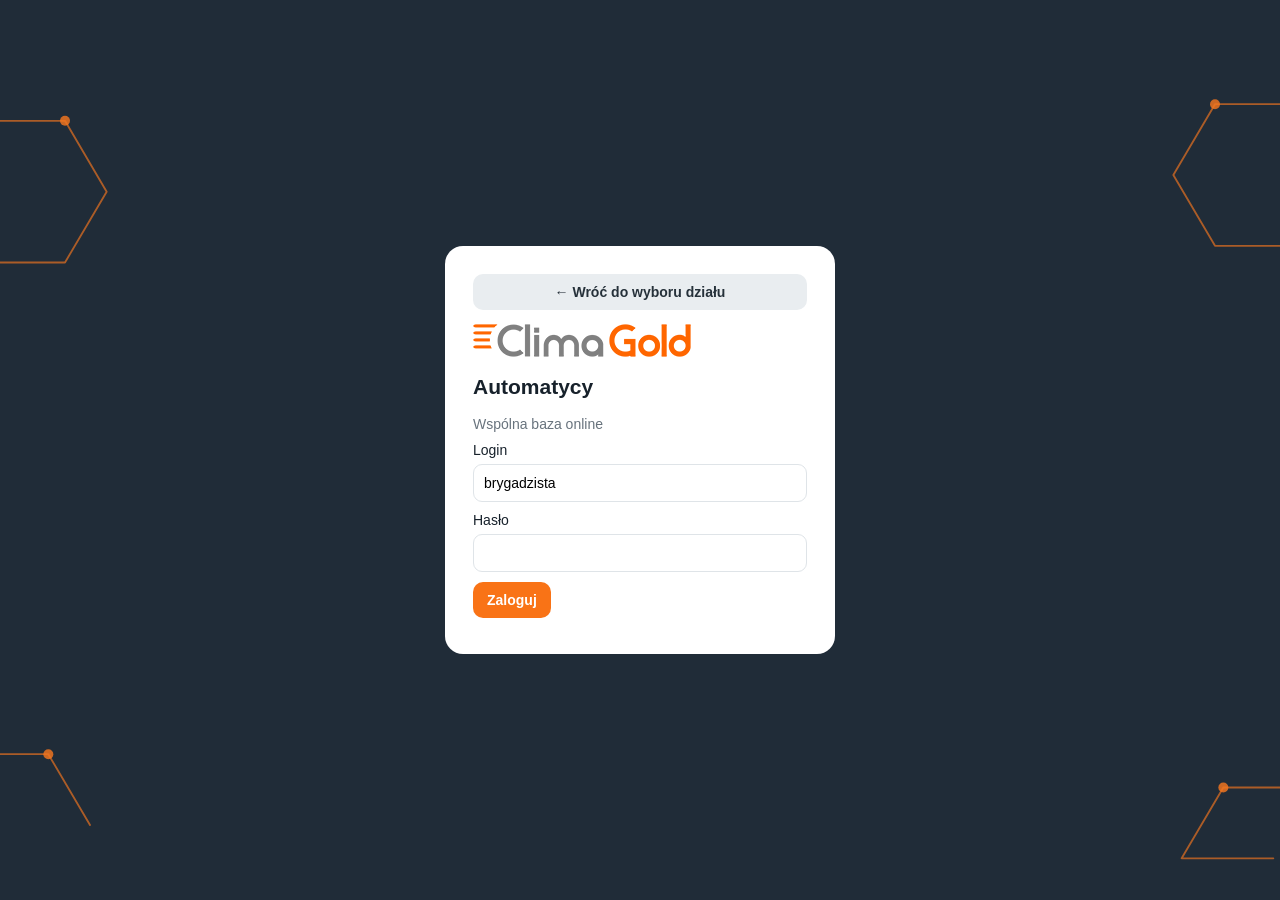
==== automatycy.html @ 2b7ba96e "Preserve stored device type when editing entries after settings changes" ====
<!doctype html><html lang="pl"><head><meta charset="utf-8"><meta name="viewport" content="width=device-width,initial-scale=1,viewport-fit=cover"><meta name="theme-color" content="#1d2832"><title>Clima Gold — Automatycy</title><style>
:root{--bg:#f4f6f8;--card:#fff;--ink:#17212b;--muted:#68737d;--gold:#c79b36;--dark:#1d2832;--line:#dfe4e8}*{box-sizing:border-box}body{margin:0;font:14px Arial,sans-serif;background:var(--bg);color:var(--ink)}button,input,select,textarea{font:inherit}.login{min-height:100vh;display:grid;place-items:center;background:#1d2832;padding:16px}.login .box{width:min(92vw,390px);background:white;padding:28px;border-radius:18px}.brand{display:flex;align-items:center;gap:9px;font-size:26px;font-weight:800;line-height:1;letter-spacing:-.4px}.brandmark{display:inline-flex;flex-direction:column;gap:3px;width:26px;flex:0 0 26px}.brandmark i{display:block;height:4px;background:#e58a1f;border-radius:999px}.brandmark i:nth-child(1){width:26px}.brandmark i:nth-child(2){width:20px}.brandmark i:nth-child(3){width:14px}.brandtext{display:inline-flex;align-items:baseline}.brand .clima{color:#72777d}.brand .gold{color:#e58a1f}.side .brand .clima{color:#d9dee3}.hint,.muted{color:var(--muted)}.field{display:grid;gap:6px;margin:10px 0}.field input,.field select,.field textarea{padding:10px;border:1px solid var(--line);border-radius:9px;background:white}.btn{border:0;border-radius:9px;padding:10px 14px;background:var(--gold);font-weight:700;cursor:pointer}.btn.secondary{background:#e9edf0}.btn.danger{background:#f4dddd;color:#8b2222}.app{display:none}.side{position:fixed;inset:0 auto 0 0;width:230px;background:var(--dark);color:white;padding:22px 14px;display:flex;flex-direction:column;overflow-y:auto}.side .brand{padding:0 8px 18px}.hall{display:inline-block;background:#ffe7c2;color:#6b4c09;padding:4px 8px;border-radius:99px;margin:0 8px 12px;font-weight:800}.nav button{display:block;width:100%;text-align:left;background:transparent;color:#dfe5ea;border:0;padding:12px;border-radius:8px;margin:3px 0;cursor:pointer}.nav button.active,.nav button:hover{background:#31404d;color:white}.main{margin-left:230px;padding:24px}.top{display:flex;justify-content:space-between;align-items:center;margin-bottom:20px}.cards{display:grid;grid-template-columns:repeat(4,1fr);gap:14px}.card{background:var(--card);border:1px solid var(--line);border-radius:14px;padding:16px}.kpi{font-size:27px;font-weight:800;margin-top:5px}.toolbar{display:flex;gap:8px;flex-wrap:wrap;margin:12px 0}.entryfilter.active{background:#e58a1f;color:#fff}.tablewrap{overflow:auto;background:white;border:1px solid var(--line);border-radius:12px}table{border-collapse:collapse;width:100%;min-width:950px}th,td{padding:10px;border-bottom:1px solid var(--line);text-align:left;white-space:nowrap}th{background:#f7f8f9;position:sticky;top:0}.view{display:none}.view.active{display:block}.modal{display:none;position:fixed;inset:0;background:#0008;z-index:1000;place-items:center;padding:12px}.modal.open{display:grid}.dialog{background:white;border-radius:16px;padding:20px;width:min(95vw,850px);max-height:92vh;overflow:auto}.grid{display:grid;grid-template-columns:repeat(3,1fr);gap:10px}.empgrid{display:grid;grid-template-columns:2fr 1fr;gap:8px;align-items:end}.empblock{border:1px solid var(--line);border-radius:12px;padding:12px;margin:10px 0;background:#fbfcfd}.empsystems{margin-top:8px}.empsystems .dayrow{grid-template-columns:1.4fr 1fr}.empname{font-weight:800;margin-bottom:4px}.daybox{margin:14px 0;padding:12px;border:1px solid var(--line);border-radius:12px;background:#f9fafb}.dayrow{display:grid;grid-template-columns:1.4fr 1fr;gap:10px;align-items:center;padding:7px 0;border-bottom:1px solid var(--line)}.rank{font-size:15px;padding:10px 0;border-bottom:1px solid var(--line)}.listrow{display:flex;gap:8px;margin:6px 0}.listrow input{flex:1}.tag{padding:3px 8px;border-radius:999px;background:#eee}.mark-yellow{background:#fff4b8}.mark-green{background:#dff4df}.mark-blue{background:#dcecff}.mark-red{background:#ffdede}.mark-orange{background:#ffe7c2}.mark-purple{background:#eadfff}.online{margin-top:auto;background:white;color:var(--ink);border:2px solid #f28c18;border-radius:10px;padding:9px;box-shadow:0 3px 12px #0003;font-size:12px}.online b{color:#2f7d32}.online .statusbuttons{display:flex;gap:5px;flex-wrap:wrap;margin-top:7px}.online .btn{padding:6px 7px;font-size:12px}.error{color:#a11;margin-top:8px}@media(max-width:800px){.side{position:static;width:auto;padding:12px}.side .brand{padding:0 8px 8px}.nav{display:flex;overflow:auto}.nav button{white-space:nowrap}.main{margin:0;padding:12px}.cards{grid-template-columns:1fr 1fr}.grid,.empgrid{grid-template-columns:1fr}.top{align-items:flex-start}.online{margin-top:10px;max-width:none}table{min-width:800px}}

/* v7: Akcje zawsze widoczne z lewej */
#entries .tablewrap{position:relative}
#entries table th.actioncol,
#entries table td.actioncol{
  position:sticky;
  left:0;
  z-index:4;
  min-width:145px;
  background:#fff;
  box-shadow:5px 0 8px rgba(0,0,0,.08)
}
#entries table th.actioncol{
  z-index:6;
  background:#f7f8f9
}
#entries table td.actioncol .btn{
  padding:8px 10px
}
#entries tr.mark-yellow td.actioncol{background:#fff4b8}
#entries tr.mark-green td.actioncol{background:#dff4df}
#entries tr.mark-blue td.actioncol{background:#dcecff}
#entries tr.mark-red td.actioncol{background:#ffdede}
#entries tr.mark-orange td.actioncol{background:#ffe7c2}
#entries tr.mark-purple td.actioncol{background:#eadfff}
#entries td:nth-child(5),
#entries td:nth-child(6),
#entries td:nth-child(8){
  white-space:normal;
  min-width:140px;
}
@media(max-width:800px){
  #entries table th.actioncol,
  #entries table td.actioncol{min-width:132px}
  #entries table td.actioncol .btn{padding:7px 8px;font-size:12px}
}


/* v8: cała tabela Ewidencji mieści się przy 100% */
#entries .tablewrap{
  overflow-x:hidden;
}
#entries table{
  width:100%;
  min-width:0;
  table-layout:fixed;
  font-size:12px;
}
#entries th,
#entries td{
  padding:7px 6px;
  white-space:normal;
  overflow-wrap:anywhere;
  word-break:normal;
  vertical-align:top;
}
#entries th:nth-child(1),#entries td:nth-child(1){width:13%}
#entries th:nth-child(2),#entries td:nth-child(2){width:13%}
#entries th:nth-child(3),#entries td:nth-child(3){width:9%}
#entries th:nth-child(4),#entries td:nth-child(4){width:11%}
#entries th:nth-child(5),#entries td:nth-child(5){width:18%}
#entries th:nth-child(6),#entries td:nth-child(6){width:16%}
#entries th:nth-child(7),#entries td:nth-child(7){width:8%}
#entries th:nth-child(8),#entries td:nth-child(8){width:12%}

#entries table th.actioncol,
#entries table td.actioncol{
  position:static;
  min-width:0;
  box-shadow:none;
}
#entries td.actioncol .btn{
  display:block;
  width:100%;
  margin:0 0 5px 0;
  padding:6px 4px;
  font-size:11px;
}
#entries td.actioncol .btn:last-child{margin-bottom:0}

@media(max-width:1100px){
  .side{width:205px;padding-left:10px;padding-right:10px}
  .main{margin-left:205px;padding:16px}
  #entries table{font-size:11px}
  #entries th,#entries td{padding:6px 4px}
  #entries td.actioncol .btn{font-size:10px;padding:5px 3px}
}

@media(max-width:800px){
  #entries .tablewrap{overflow-x:auto}
  #entries table{
    min-width:760px;
    font-size:11px;
  }
}


/* v10: poprawka układu na telefonie */
@media(max-width:800px){
  html,body{width:100%;max-width:100%;overflow-x:hidden}
  .side{
    position:static !important;
    inset:auto !important;
    width:100% !important;
    max-width:100% !important;
    padding:12px !important;
  }
  .main{
    margin-left:0 !important;
    width:100% !important;
    max-width:100% !important;
    padding:12px !important;
  }
  .top{
    width:100%;
    gap:10px;
    align-items:center;
  }
  .top h1{font-size:28px;margin:0}
  .toolbar{width:100%}
  #entries .toolbar input{
    width:100%;
    min-width:0 !important;
  }
  #entries .tablewrap{
    width:100%;
    max-width:100%;
    overflow-x:auto !important;
    -webkit-overflow-scrolling:touch;
  }
  #entries table{
    width:760px !important;
    min-width:760px !important;
    table-layout:fixed;
  }
  #entries table th.actioncol,
  #entries table td.actioncol{
    position:sticky !important;
    left:0 !important;
    z-index:4;
    background:#fff;
    box-shadow:4px 0 7px rgba(0,0,0,.08) !important;
  }
  #entries table th.actioncol{
    z-index:6;
    background:#f7f8f9;
  }
  #entries tr.mark-yellow td.actioncol{background:#fff4b8}
  #entries tr.mark-green td.actioncol{background:#dff4df}
  #entries tr.mark-blue td.actioncol{background:#dcecff}
  #entries tr.mark-red td.actioncol{background:#ffdede}
  #entries tr.mark-orange td.actioncol{background:#ffe7c2}
  #entries tr.mark-purple td.actioncol{background:#eadfff}
}


/* v11: wybór miesiąca w Ewidencji */
@media(max-width:800px){
  #entries .toolbar{
    display:grid;
    grid-template-columns:1fr 1fr;
    gap:8px;
  }
  #entries .toolbar #addbtn{grid-column:1 / -1}
  #entries .toolbar #entryMonth{width:100%;min-width:0}
  #entries .toolbar #search{grid-column:1 / -1;width:100%}
}


/* v12: pełne opisy nagłówków w Ocenach */
#ratings th{
  white-space:normal;
  text-align:center;
  line-height:1.2;
  vertical-align:middle;
}
#ratings td:nth-child(n+3){
  text-align:center;
}
@media(max-width:800px){
  #ratings table{min-width:980px}
  #ratings th{font-size:12px}
}


/* v13: indywidualny udział pracownika w pracy */
.participation{margin:8px 0 4px;padding:9px;border:1px dashed var(--line);border-radius:10px;background:#fff}
.partbuttons{display:flex;gap:7px;flex-wrap:wrap}
.partbuttons .btn{padding:7px 9px;font-size:12px}
.partfields{display:none;grid-template-columns:auto 1fr 1fr auto;gap:7px;align-items:center;margin-top:8px}
.partfields.open{display:grid}
.partfields input{width:100%;min-width:0;padding:7px;border:1px solid var(--line);border-radius:8px}
.partstatus{margin-top:7px;font-size:12px}
#stats .statsnote{line-height:1.45}
@media(max-width:800px){
  .partbuttons{display:grid;grid-template-columns:1fr 1fr}
  .partbuttons .btn{width:100%}
  .partfields{grid-template-columns:1fr 1fr}
  .partfields .partlabel{grid-column:1 / -1}
}


/* v14: wstrzymanie / ponowne rozpoczęcie pracy */
.pausebox{margin:8px 0 4px;padding:9px;border:1px solid var(--line);border-radius:10px;background:#f9fafb}
.pausebuttons{display:flex;gap:7px;flex-wrap:wrap;margin:7px 0}
.pausebuttons .btn{padding:7px 9px;font-size:12px}
.pauselist{display:grid;gap:7px;margin-top:8px}
.pauserow{display:grid;grid-template-columns:auto 1fr 1fr auto 1fr 1fr auto;gap:6px;align-items:center;padding:7px;border:1px solid var(--line);border-radius:9px;background:#fff}
.pauserow input{width:100%;min-width:0;padding:7px;border:1px solid var(--line);border-radius:8px}
.pausestatus{margin-top:7px;font-size:12px}
@media(max-width:800px){.pausebuttons{display:grid;grid-template-columns:1fr 1fr}.pausebuttons .btn{width:100%}.pauserow{grid-template-columns:auto 1fr 1fr}.pauserow .pause-to-label{grid-column:1}.pauserow .pause-delete{grid-column:1 / -1;width:100%}}


/* v16: szybki START / KONIEC pracy */
/* v19: automatyczne święta PL + niedziele; soboty ręcznie; ikona końca ⏹️ */
/* v20: filtr W TOKU w Ewidencji */
.quickwork{display:grid;grid-template-columns:1fr 1fr;gap:10px;margin:12px 0 16px}
.quickwork .btn{display:flex;align-items:center;justify-content:center;gap:8px;font-size:15px;padding:12px}
.quickwork .qicon{display:inline-flex;align-items:center;justify-content:center;width:24px;height:24px;flex:0 0 24px;color:#222}
.quickwork .qicon svg{display:block;width:22px;height:22px;fill:currentColor}
.quickwork .qicon.stop svg{width:23px;height:23px}
@media(max-width:800px){.quickwork{grid-template-columns:1fr 1fr}.quickwork .btn{font-size:14px;padding:11px 8px}.quickwork .qicon{width:23px;height:23px;flex-basis:23px}.quickwork .qicon svg{width:21px;height:21px}.quickwork .qicon.stop svg{width:22px;height:22px}}

/* v21: statystyki pełne prace / udziały + wykresy */
/* v22: START/KONIEC — własne SVG, identyczne na telefonie i komputerze */
/* FINAL v24: odświeżona grafika Dashboardu i nawigacji */
/* FINAL v25: górny pasek do pełnej szerokości */
/* FINAL v26: ranking wspólnym czasem centrali + soboty domyślnie wolne */
/* FINAL v27: 2 pracowników domyślnie + dodawanie do 4 + sekcje centrali dzielonej */
/* FINAL v28: pomarańczowy Dodaj pracownika + sekcja pod typem */
/* FINAL v29: sekcja przeniesiona nad nagłówek pracowników */
/* FINAL v30: do 10 pracowników + możliwość usunięcia każdego */
/* FINAL v31: sekcja centrali dzielonej ma rozmiar zwykłego pola i złote wyróżnienie */
/* FINAL v32: filtry rodzaju centrali i pracownika w Ewidencji */
/* FINAL v33: filtr pracownika w Statystykach */
/* FINAL v34: Wszystkie resetuje wszystkie filtry Ewidencji */
/* FINAL v35: planowe przerwy wg systemu pracy i grupy A/B */
/* FINAL v36: grupy A/B tylko Montaż H1 + przypisanie osób w ustawieniach */
.statscharts{display:grid;grid-template-columns:1fr 1fr;gap:14px;margin-top:14px}
.statscharts .wide{grid-column:1/-1}
.chartlegend{display:flex;gap:16px;flex-wrap:wrap;font-size:12px;color:var(--muted);margin:2px 0 12px}
.chartlegend i{display:inline-block;width:12px;height:12px;border-radius:3px;vertical-align:-2px;margin-right:4px}
.lg-full,.barseg.full{background:#e58a1f}
.lg-part,.barseg.part{background:#8a949d}
.chartbox{display:flex;flex-direction:column;gap:9px}
.chartrow{display:grid;grid-template-columns:minmax(115px,170px) 1fr auto;gap:9px;align-items:center}
.chartname{font-size:12px;font-weight:800;white-space:nowrap;overflow:hidden;text-overflow:ellipsis}
.charttrack{height:14px;background:#edf0f2;border-radius:999px;overflow:hidden;display:flex}
.barseg{height:100%;min-width:0}
.chartvalue{min-width:110px;text-align:right;font-size:12px;color:var(--muted);white-space:nowrap}
.chartempty{color:var(--muted);font-size:13px;padding:8px 0}
@media(max-width:800px){.statscharts{grid-template-columns:1fr}.statscharts .wide{grid-column:auto}.chartrow{grid-template-columns:105px 1fr}.chartvalue{grid-column:2;text-align:left;min-width:0;margin-top:-6px}}


/* TEST v23 — odświeżona grafika aplikacji */
:root{--orange:#f97316;--orange2:#e58a1f;--navy:#202c38;--softbg:#f3f5f7}
body{background:var(--softbg)}
.side{
  width:220px;
  background:linear-gradient(180deg,#202d39 0%,#263746 100%);
  padding:20px 12px;
  box-shadow:6px 0 25px rgba(20,31,42,.08)
}
.side .brand{padding:2px 8px 14px;font-size:28px}
.side .brand .clima{color:#f2f4f6}
.side .brand .gold{color:#ff7a21}
.side .hall{
  margin:0 8px 16px;
  background:#f0f2f4;
  color:#4d5862;
  border-radius:7px;
  font-size:11px;
  letter-spacing:.3px;
  padding:6px 9px
}
.nav{display:grid;gap:5px}
.nav button{
  display:flex;
  align-items:center;
  gap:11px;
  padding:12px 13px;
  margin:0;
  border-radius:10px;
  color:#eef2f5;
  font-weight:700;
  transition:.15s ease
}
.nav button:hover{background:#344757}
.nav button.active{
  background:linear-gradient(135deg,#ff7a21,#f26817);
  color:#fff;
  box-shadow:0 6px 16px rgba(242,104,23,.25)
}
.navsvg{display:inline-flex;width:22px;height:22px;flex:0 0 22px}
.navsvg svg{width:100%;height:100%;fill:currentColor}
.online{
  background:rgba(255,255,255,.07);
  border:1px solid rgba(255,255,255,.08);
  border-radius:12px;
  padding:10px;
  font-size:11px
}
.online .btn{font-size:11px;padding:7px 8px}
.main{margin-left:220px;padding:0 24px 28px;min-height:100vh}
.top{
  margin:0 -24px 22px;
  padding:16px 24px;
  background:#fff;
  border-bottom:1px solid #e8ebee;
  box-shadow:0 3px 12px rgba(29,40,50,.04);
  position:sticky;
  top:0;
  z-index:8
}
.top h1{font-size:20px;margin:0 0 2px}
.top .btn{border-radius:10px}
.card,.tablewrap,.dash-panel,.dash-kpi-card{
  box-shadow:0 6px 20px rgba(29,40,50,.055)
}
.btn{background:var(--orange);color:#fff;border-radius:10px}
.btn.secondary{background:#e9edf0;color:#26313a}
.dash-hero{display:flex;align-items:end;justify-content:space-between;gap:14px;margin-bottom:18px}
.dash-hero h2{font-size:31px;line-height:1;margin:3px 0 8px}
.dash-eyebrow{font-size:11px;font-weight:800;color:#8a949d;text-transform:uppercase;letter-spacing:.8px}
.dash-add{min-width:135px}
.dash-kpis{display:grid;grid-template-columns:repeat(4,1fr);gap:14px;margin-bottom:16px}
.dash-kpi-card{
  appearance:none;
  border:1px solid #e5e9ed;
  background:#fff;
  border-radius:15px;
  padding:15px;
  display:flex;
  align-items:center;
  gap:13px;
  text-align:left;
  cursor:pointer;
  color:#17212b;
  min-height:120px
}
.dash-kpi-card:hover{transform:translateY(-1px);border-color:#d7dde2}
.dash-kpi-icon{
  width:47px;height:47px;border-radius:50%;
  display:grid;place-items:center;flex:0 0 47px
}
.dash-kpi-icon svg{width:25px;height:25px;fill:#fff}
.dash-kpi-icon.orange{background:linear-gradient(135deg,#ff7a21,#f26817)}
.dash-kpi-icon.green{background:#46a85a}
.dash-kpi-icon.slate{background:#566575}
.dash-kpi-copy{display:flex;flex-direction:column;min-width:0}
.dash-kpi-label{font-size:11px;font-weight:800;color:#66717b;line-height:1.2;margin-bottom:2px}
.dash-kpi-copy strong{font-size:28px;line-height:1.15}
.dash-kpi-copy small{font-size:11px;color:#5575a1;margin-top:5px}
.dash-panel{
  background:#fff;border:1px solid #e4e8eb;border-radius:15px;padding:0;margin:14px 0;overflow:hidden
}
.dash-panel-head{
  display:flex;align-items:center;justify-content:space-between;gap:10px;
  padding:15px 17px;border-bottom:1px solid #edf0f2
}
.dash-panel-head>div{display:flex;align-items:center;gap:9px}
.dash-panel-head h3{margin:0;font-size:17px}
.status-dot{width:28px;height:28px;border-radius:50%;display:inline-block;position:relative}
.status-dot.ongoing{background:#ff7a21}
.status-dot.done{background:#46a85a}
.status-dot::after{content:"";position:absolute;inset:8px;border:3px solid #fff;border-radius:50%}
.status-dot.done::after{border:0;width:11px;height:6px;inset:8px 0 0 8px;border-left:3px solid #fff;border-bottom:3px solid #fff;transform:rotate(-45deg)}
.dash-link{border:0;background:transparent;color:#5575a1;font-weight:700;cursor:pointer;font-size:12px}
.dash-list{width:100%}
.dash-list-scroll{max-height:500px;overflow:auto;overscroll-behavior:contain}
.dash-entry-kpi{display:grid;grid-template-columns:auto minmax(0,1fr);grid-template-rows:auto auto;align-content:center;gap:6px 10px;cursor:default}
.dash-entry-kpi:hover{transform:none;border-color:#e4e8eb}
.dash-entry-kpi .dash-kpi-icon{grid-column:1;grid-row:1}
.dash-entry-kpi .dash-kpi-copy{grid-column:2;grid-row:1}
.dash-entry-switch{grid-column:1/-1;display:flex;align-items:center;justify-content:center;gap:4px;padding:4px;background:#f1f3f5;border-radius:10px;width:100%}
.dash-entry-toggle{border:0;background:transparent;color:#66717b;font-weight:700;font-size:12px;padding:8px 10px;border-radius:7px;cursor:pointer;white-space:nowrap;flex:1}
.dash-entry-toggle.active{background:#fff;color:#17212b;box-shadow:0 1px 4px #17212b1a}
@media(max-width:560px){.dash-entry-toggle{font-size:11px;padding:7px 6px}}
.dash-row{
  display:grid;
  grid-template-columns:minmax(120px,1fr) minmax(110px,1fr) minmax(180px,1.5fr) minmax(120px,1fr) auto;
  align-items:center;gap:10px;padding:12px 17px;border-bottom:1px solid #edf0f2
}
.dash-row:last-child{border-bottom:0}
.dash-row.head{background:#f7f8f9;color:#5f6a74;font-size:11px;font-weight:800;padding-top:10px;padding-bottom:10px}
.dash-row:not(.head):hover{background:#fbfcfd}
.dash-cell{min-width:0}
.dash-cell b{display:block;overflow:hidden;text-overflow:ellipsis;white-space:nowrap}
.dash-cell small{color:#7a858e}
.dash-open{
  border:0;background:#eef1f3;color:#33404b;font-weight:800;
  border-radius:8px;padding:8px 10px;cursor:pointer
}
.dash-empty{padding:24px;text-align:center;color:#7a858e}
.tablewrap{border-radius:14px;border-color:#e4e8eb}
th{background:#f6f8f9}
.card{border-radius:15px;border-color:#e4e8eb}
@media(max-width:1180px){
  .dash-kpis{grid-template-columns:repeat(2,1fr)}
}
@media(max-width:800px){
  body{padding-bottom:74px}
  .side{
    position:static !important;
    width:100% !important;
    padding:10px 12px !important;
    display:grid;
    grid-template-columns:1fr auto;
    align-items:center;
    gap:6px
  }
  .side .brand{padding:0 4px;font-size:24px}
  .side .hall{margin:0 4px;padding:5px 7px;grid-column:2}
  .side .online{grid-column:1 / -1;margin:4px 0 0;padding:8px}
  .nav{
    position:fixed;
    left:0;right:0;bottom:0;
    z-index:30;
    background:#fff;
    border-top:1px solid #dfe4e8;
    display:flex;
    overflow-x:auto;
    gap:0;
    padding:5px 5px calc(5px + env(safe-area-inset-bottom));
    box-shadow:0 -6px 22px rgba(20,31,42,.09)
  }
  .nav button{
    min-width:82px;
    flex:1 0 82px;
    color:#4f5a64;
    background:transparent;
    flex-direction:column;
    gap:2px;
    padding:6px 5px 5px;
    font-size:10px;
    border-radius:8px
  }
  .nav button.active{background:#fff3ea;color:#f26817;box-shadow:none}
  .navsvg{width:21px;height:21px;flex-basis:21px}
  .main{margin-left:0 !important;padding:0 12px 18px !important}
  .top{
    margin:0 -12px 15px;
    padding:10px 12px;
    position:static
  }
  .top h1{font-size:18px}
  .dash-hero{align-items:center;margin-bottom:13px}
  .dash-hero h2{font-size:27px}
  .dash-hero .muted,.dash-eyebrow{display:none}
  .dash-add{min-width:auto;padding:9px 11px}
  .dash-kpis{grid-template-columns:1fr 1fr;gap:8px;margin-bottom:10px}
  .dash-kpi-card{padding:11px;min-height:96px;gap:9px}
  .dash-kpi-icon{width:36px;height:36px;flex-basis:36px}
  .dash-kpi-icon svg{width:20px;height:20px}
  .dash-kpi-label{font-size:9px}
  .dash-kpi-copy strong{font-size:22px}
  .dash-kpi-copy small{display:none}
  .dash-panel{margin:10px 0}
  .dash-panel-head{padding:12px}
  .dash-panel-head h3{font-size:15px}
  .dash-link{font-size:11px}
  .dash-row.head{display:none}
  .dash-row{
    grid-template-columns:1fr auto;
    padding:11px 12px;
    gap:4px 10px
  }
  .dash-row .dash-cell:nth-child(2),
  .dash-row .dash-cell:nth-child(3){
    grid-column:1
  }
  .dash-row .dash-cell:nth-child(4){grid-column:2;grid-row:1 / span 2;text-align:right}
  .dash-row .dash-open{grid-column:2;grid-row:3}
}


/* FINAL v25: górny pasek zawsze do prawej krawędzi */
@media(min-width:801px){
  .top{
    width:calc(100vw - 220px);
    box-sizing:border-box;
  }
}
@media(max-width:800px){
  .top{
    width:calc(100% + 24px) !important;
    box-sizing:border-box;
  }
}


/* FINAL v26: soboty + wspólny czas centrali do rankingu */
.saturdayrow{background:#fff8ee;border-radius:9px;padding:6px 8px}
.satbadge{display:inline-block;margin-left:6px;padding:2px 6px;border-radius:999px;background:#f6c36a;color:#5b4313;font-size:10px;vertical-align:1px}


/* FINAL v27: dynamiczni pracownicy + sekcje centrali dzielonej */
.empaddbar{margin:8px 0 14px}
.empremove{margin-top:4px;font-size:12px;padding:7px 10px}
#sectionField{background:#fff8ee;border:1px solid #f1d8a4;border-radius:10px;padding:8px 10px}
#sectionsCard textarea{min-height:92px;resize:vertical}
.sectiontag{display:inline-block;padding:2px 7px;border-radius:999px;background:#fff0cf;color:#654a12;font-weight:800;font-size:11px;margin-left:5px}


/* FINAL v28: pomarańczowy Dodaj pracownika + sekcja pod typem centrali */
.empaddbar #addEmpBtn{
  background:#f97316 !important;
  color:#fff !important;
  border:0;
  box-shadow:0 4px 10px rgba(249,115,22,.18);
}
.empaddbar #addEmpBtn:hover{background:#e96512 !important}
#sectionField{
  grid-column:1 / -1;
  width:100%;
  margin-top:-2px;
}
#sectionField select{max-width:360px}
@media(max-width:800px){
  #sectionField{grid-column:1 / -1}
  #sectionField select{max-width:none}
}


/* FINAL v29: sekcja centrali dzielonej we wskazanym miejscu */
#sectionField{
  width:100%;
  margin:4px 0 12px;
  padding:0;
  background:transparent;
  border:0;
}
#sectionField label{font-weight:700}
#sectionField select{width:100%;max-width:none}


/* FINAL v31: sekcja centrali dzielonej jak zwykłe pole + złote wyróżnienie */
#sectionField{
  width:calc((100% - 20px)/3);
  margin:4px 0 12px;
  padding:10px;
  background:#fff4c7;
  border:1px solid #d9ad45;
  border-radius:10px;
  box-shadow:0 2px 8px rgba(217,173,69,.12);
}
#sectionField label{
  font-weight:700;
  color:#5d4611;
}
#sectionField select{
  width:100%;
  max-width:none;
  background:#fffdf6;
  border:1px solid #d9ad45;
}
@media(max-width:800px){
  #sectionField{
    width:100%;
  }
}


/* FINAL v32: filtry rodzaju centrali i pracownika w Ewidencji */
.entryselect{
  padding:10px;
  border:1px solid var(--line);
  border-radius:9px;
  background:#fff;
  min-width:190px;
  max-width:240px;
}
@media(max-width:800px){
  .entryselect{
    min-width:0;
    max-width:none;
    width:100%;
  }
}


/* FINAL v35: planowe przerwy + grupy A/B */
.breaksystem{border:1px solid var(--line);border-radius:10px;padding:10px;margin:10px 0;background:#fafbfc}
.breaksystem>b{display:block;margin-bottom:8px}
.breakgrid{display:grid;grid-template-columns:1fr 1fr;gap:8px}
.breakgrid .field{margin:0}
.breakgroupnote{padding:8px 10px;border:1px solid #ead39b;background:#fff8df;border-radius:9px;margin:6px 0 10px;color:#5f4a18}
@media(max-width:800px){.breakgrid{grid-template-columns:1fr}}


/* FINAL v36: grupy przerw tylko Montaż H1 */
/* FINAL v37: zegary czasu + rozwijane ustawienia przerw */
/* FINAL v38: działający ręczny refresh + czytelne opisy czasu Dashboardu */
/* FINAL v39: Ustawienia podzielone na osobne przyciski i panele */
/* FINAL v40: systemy pracy tylko dla dni faktycznego udziału pracownika */
/* FINAL v41: naprawione wyświetlanie pracowników w Ustawienia → Grupy */
/* FINAL v42: Ewidencja bez A/B w systemie + godzina startu zamiast 'w toku' */
/* FINAL v43: W TOKU pozostaje widoczne + godzina startu */
/* FINAL v44: zakończone wpisy mają widoczny status ZAKOŃCZONE */
/* FINAL v45: uproszczony opis ustawień przerw */
/* FINAL v46: Montaż H1 ma wskazówkę o przypisaniu pracowników do Grup A/B */
/* FINAL v47: wybór dzisiejszego systemu pracy na Dashboardzie */
/* FINAL v48: bez Grup A/B + status ZATRZYMANA + filtry ZATRZYMANE/ZAKOŃCZONE */
/* FINAL v49: przycisk ZAKOŃCZONE bez licznika */
/* FINAL v50: Statystyki — ranking ilości i testowy wynik ilość + czas bez norm */
/* FINAL v51: Statystyki podzielone na kategorie z osobnymi tabelami i wykresami */
/* FINAL v52: Podsumowanie / Czas / Ilość i czas — bez punktów, z ikonami i ilustracjami */
/* FINAL v53: prostszy opis Ilość i czas + zawsze widoczny Zapisz na telefonie */
/* FINAL v54: tylko aktywny przycisk Ilość/Czas jest pomarańczowy */
/* FINAL v55: statystyki Podsumowanie / Wydajność / Udziały */
/* FINAL v56: wspólne wstrzymanie/wznowienie centrali + oceny sortują się od razu */
.groupbadge{display:flex;align-items:center;min-height:39px;padding:9px 11px;border:1px solid #e6c66f;border-radius:9px;background:#fff7d8;color:#60470d;font-weight:800}
.groupassign{display:grid;grid-template-columns:minmax(180px,1fr) 130px;gap:10px;align-items:center;padding:7px 0;border-bottom:1px solid var(--line)}
.groupassign:last-child{border-bottom:0}
.groupassign select{padding:9px;border:1px solid var(--line);border-radius:9px;background:#fff}
@media(max-width:800px){.groupassign{grid-template-columns:1fr}}


/* FINAL v37: rozwijane przerwy z zegarami */
.breakaccordion{
  border:1px solid var(--line);
  border-radius:12px;
  margin:10px 0;
  background:#fff;
  overflow:hidden;
}
.breakaccordion>summary{
  list-style:none;
  cursor:pointer;
  display:flex;
  align-items:center;
  justify-content:space-between;
  gap:12px;
  padding:13px 14px;
  font-weight:800;
  background:#f7f8fa;
  user-select:none;
}
.breakaccordion>summary::-webkit-details-marker{display:none}
.breakaccordion>summary:after{
  content:"⌄";
  font-size:20px;
  line-height:1;
  transition:transform .18s ease;
}
.breakaccordion[open]>summary:after{transform:rotate(180deg)}
.breakaccordion[open]>summary{
  background:#fff7dc;
  border-bottom:1px solid #ead49b;
}
.breaksummaryleft{display:flex;align-items:center;gap:9px}
.breakclockicon{
  width:28px;height:28px;border-radius:50%;
  display:inline-flex;align-items:center;justify-content:center;
  background:#fff0bd;border:1px solid #dfba59;color:#73530a;
  font-size:16px;
}
.breakcount{font-size:12px;font-weight:700;color:var(--muted)}
.breakaccordionbody{padding:12px}
.breakgroups{display:grid;grid-template-columns:1fr 1fr;gap:12px}
.breakgroups.single{grid-template-columns:1fr}
.breakgroupbox{
  border:1px solid #e7d6a6;
  background:#fffaf0;
  border-radius:11px;
  padding:11px;
}
.breakgrouphead{
  display:flex;align-items:center;justify-content:space-between;
  gap:10px;margin-bottom:9px;font-weight:800;color:#634b12;
}
.breakrows{display:flex;flex-direction:column;gap:8px}
.breakrow{
  display:grid;
  grid-template-columns:auto minmax(105px,1fr) auto minmax(105px,1fr) auto;
  gap:7px;
  align-items:end;
  padding:8px;
  background:#fff;
  border:1px solid var(--line);
  border-radius:10px;
}
.breakrowclock{
  width:32px;height:32px;border-radius:9px;
  display:flex;align-items:center;justify-content:center;
  background:#fff3c9;color:#6b4f0a;border:1px solid #e1c26b;
  align-self:center;
}
.breaktimefield label{display:block;font-size:11px;color:var(--muted);margin:0 0 3px}
.breaktimefield input[type=time]{
  width:100%;
  min-height:38px;
  padding:7px 8px;
  border:1px solid #d9ad45;
  background:#fffdf7;
  border-radius:8px;
  font-weight:700;
}
.breakdash{align-self:center;font-weight:900;color:#8a6d1e;padding-bottom:2px}
.breakremove{
  align-self:center;
  min-width:38px;
  height:38px;
  padding:0 10px !important;
}
.addbreakbtn{
  margin-top:9px;
  background:#fff3c9 !important;
  border:1px solid #dfba59 !important;
  color:#684d0b !important;
}
@media(max-width:800px){
  .breakgroups{grid-template-columns:1fr}
  .breakrow{grid-template-columns:32px 1fr 20px 1fr 38px}
}
@media(max-width:520px){
  .breakrow{
    grid-template-columns:32px 1fr 38px;
    align-items:center;
  }
  .breakrowclock{grid-column:1}
  .breaktimefield.start{grid-column:2}
  .breakremove{grid-column:3;grid-row:1}
  .breakdash{display:none}
  .breaktimefield.end{grid-column:2;grid-row:2}
}


/* FINAL v39: Ustawienia jako czytelne menu */
.settingsmenu{
  display:grid;
  grid-template-columns:repeat(3,minmax(0,1fr));
  gap:10px;
  margin:0 0 14px;
}
.settingsmenubtn{
  appearance:none;
  border:1px solid var(--line);
  background:#fff;
  color:var(--ink);
  border-radius:13px;
  padding:12px 13px;
  display:flex;
  align-items:center;
  gap:10px;
  text-align:left;
  cursor:pointer;
  min-height:68px;
  transition:.16s ease;
  box-shadow:0 1px 3px rgba(0,0,0,.03);
}
.settingsmenubtn:hover{
  border-color:#e7b061;
  transform:translateY(-1px);
}
.settingsmenubtn.active{
  background:#fff5e8;
  border-color:#e58a1f;
  box-shadow:0 0 0 2px rgba(229,138,31,.10);
}
.settingsmenubtn b{
  display:block;
  font-size:14px;
  margin-bottom:2px;
}
.settingsmenubtn small{
  display:block;
  color:var(--muted);
  font-size:11px;
  font-weight:600;
}
.settingsicon{
  width:38px;
  height:38px;
  flex:0 0 38px;
  border-radius:10px;
  display:flex;
  align-items:center;
  justify-content:center;
  background:#f3f4f6;
  font-size:18px;
  font-weight:900;
}
.settingsmenubtn.active .settingsicon{
  background:#e58a1f;
  color:#fff;
}
.settingscontent{
  min-height:240px;
}
.settingpanel{
  display:none;
  margin:0;
}
.settingpanel.active{
  display:block;
}
.settingspanelhead{
  display:flex;
  align-items:flex-start;
  justify-content:space-between;
  gap:12px;
  margin-bottom:12px;
}
.settingspanelhead h3{
  margin:0 0 4px;
}
.settingssavebar{
  display:flex;
  justify-content:flex-end;
  padding:12px 0 2px;
}
.settingssavebtn{
  min-width:190px;
  background:#e58a1f;
}
#settings .listrow{
  background:#fafbfc;
  border:1px solid var(--line);
  border-radius:10px;
  padding:7px;
  align-items:center;
}
#settings .listrow input{
  min-width:0;
}
@media(max-width:900px){
  .settingsmenu{grid-template-columns:repeat(2,minmax(0,1fr))}
}
@media(max-width:560px){
  .settingsmenu{grid-template-columns:1fr}
  .settingsmenubtn{min-height:58px;padding:10px 11px}
  .settingspanelhead{flex-direction:column}
  .settingspanelhead .btn{width:100%}
  .settingssavebtn{width:100%}
}


/* FINAL v47: dzisiejszy system pracy */
.today-system-card{
  display:flex;
  align-items:center;
  justify-content:space-between;
  gap:18px;
  margin:0 0 14px;
  padding:14px 16px;
  background:#fff;
  border:1px solid var(--line);
  border-radius:14px;
  box-shadow:0 1px 4px rgba(0,0,0,.04);
}
.today-system-copy{min-width:0}
.today-system-title{
  font-size:15px;
  font-weight:900;
  margin-bottom:4px;
}
.today-system-help{
  color:var(--muted);
  font-size:12px;
  line-height:1.4;
}
.today-system-control{
  min-width:260px;
  display:grid;
  grid-template-columns:auto minmax(155px,1fr);
  align-items:center;
  gap:6px 9px;
}
.today-system-date{
  grid-column:1;
  font-size:12px;
  font-weight:800;
  color:var(--muted);
  white-space:nowrap;
}
#todaySystemSelect{
  grid-column:2;
  min-height:42px;
  padding:9px 34px 9px 11px;
  border:1px solid #d7dce2;
  border-radius:10px;
  background:#fff;
  font-weight:800;
}
.today-system-card.missing{
  border-color:#e2b45f;
  background:#fffaf0;
}
.today-system-card.set{
  border-color:#b9d6c3;
}
.today-system-status{
  grid-column:2;
  font-size:11px;
  font-weight:800;
  min-height:15px;
}
.today-system-card.missing .today-system-status{color:#8a5b00}
.today-system-card.set .today-system-status{color:#267447}
@media(max-width:760px){
  .today-system-card{
    align-items:stretch;
    flex-direction:column;
    gap:10px;
  }
  .today-system-control{
    min-width:0;
    width:100%;
    grid-template-columns:1fr;
  }
  .today-system-date,#todaySystemSelect,.today-system-status{grid-column:1}
  #todaySystemSelect{width:100%}
}


/* FINAL v50: dodatkowe rankingi ilość + czas bez norm */
.statscompare{
  display:grid;
  grid-template-columns:1fr 1fr;
  gap:14px;
  margin-top:14px;
}
.statscomparecard h3{margin-top:0}
.statrankrow{
  display:grid;
  grid-template-columns:auto minmax(120px,1fr) auto;
  gap:9px;
  align-items:center;
  padding:10px 0;
  border-bottom:1px solid var(--line);
}
.statrankrow:last-child{border-bottom:0}
.statrankplace{
  width:28px;height:28px;border-radius:50%;
  display:flex;align-items:center;justify-content:center;
  background:#fff3df;
  color:#9a570b;
  font-weight:900;
}
.statrankname{
  font-weight:800;
  min-width:0;
  overflow:hidden;
  text-overflow:ellipsis;
  white-space:nowrap;
}
.statrankvalue{text-align:right;white-space:nowrap;font-weight:900}
.statranksub{display:block;font-size:11px;color:var(--muted);font-weight:600;margin-top:2px}
.statssmallnote{margin-top:10px;line-height:1.4;font-size:12px}
.combinedscore{
  display:inline-block;
  min-width:58px;
  text-align:center;
  padding:5px 8px;
  border-radius:999px;
  background:#fff0d9;
  color:#8c5009;
}
@media(max-width:800px){
  .statscompare{grid-template-columns:1fr}
}


/* FINAL v51: Statystyki podzielone na kategorie */
.statstabbar{
  display:flex;
  gap:8px;
  flex-wrap:wrap;
  margin:14px 0;
}
.statstab{
  appearance:none;
  border:1px solid var(--line);
  background:#fff;
  color:var(--ink);
  border-radius:11px;
  padding:10px 16px;
  font-weight:800;
  cursor:pointer;
}
.statstab.active{
  background:#e58a1f;
  border-color:#e58a1f;
  color:#fff;
}
.statspanel{display:none}
.statspanel.active{display:block}
.statscharts.onecol{grid-template-columns:1fr}
#stats .tablewrap table{min-width:720px}
@media(max-width:650px){
  .statstabbar{
    display:grid;
    grid-template-columns:1fr 1fr;
  }
  .statstab{width:100%;padding:10px 8px}
}


/* FINAL v52: proste i czytelne kategorie statystyk */
.statstabbar{
  display:grid;
  grid-template-columns:repeat(3,minmax(0,1fr));
  gap:10px;
  margin:14px 0;
}
.statstab{
  appearance:none;
  border:1px solid var(--line);
  background:#fff;
  color:var(--ink);
  border-radius:14px;
  padding:11px 12px;
  font-weight:800;
  cursor:pointer;
  display:flex;
  align-items:center;
  gap:10px;
  text-align:left;
  min-height:68px;
  box-shadow:0 1px 3px rgba(0,0,0,.03);
  transition:.16s ease;
}
.statstab:hover{transform:translateY(-1px);border-color:#e4a650}
.statstab.active{
  background:#fff5e8;
  border-color:#e58a1f;
  box-shadow:0 0 0 2px rgba(229,138,31,.10);
}
.statstabicon{
  width:40px;height:40px;flex:0 0 40px;
  display:flex;align-items:center;justify-content:center;
  border-radius:11px;background:#f2f4f7;color:#485466;
}
.statstabicon svg{width:24px;height:24px;fill:currentColor}
.statstab.active .statstabicon{background:#e58a1f;color:#fff}
.statstab b{display:block;font-size:14px}
.statstab small{display:block;color:var(--muted);font-size:11px;margin-top:2px}
.statspanel{display:none}
.statspanel.active{display:block}

.statcategoryhero{
  min-height:138px;
  display:flex;
  align-items:center;
  justify-content:space-between;
  gap:18px;
  padding:18px 20px;
  border-radius:16px;
  background:linear-gradient(135deg,#fff8ed,#ffffff);
  border:1px solid #efd7b6;
  margin-bottom:14px;
  overflow:hidden;
}
.statcategoryhero h3{margin:2px 0 6px;font-size:19px}
.statcategoryhero p{margin:0;color:var(--muted);max-width:650px;line-height:1.45}
.statcategoryeyebrow{font-size:11px;font-weight:900;letter-spacing:.08em;color:#b7650a}
.statillustration{
  width:180px;height:110px;flex:0 0 180px;
  color:#e58a1f;
  opacity:.9;
}
.statillustration svg{width:100%;height:100%}
.statillustration rect,.statillustration circle{fill:#ffe6bf;stroke:#d77d18;stroke-width:3}
.statillustration path{stroke:#d77d18}
.statillustration.time circle{fill:#fff0d8}
.statillustration.qty rect{fill:#fff0d8}
.statillustration.qty circle{fill:#ffe0ae}

.statkpicard{display:flex;align-items:center;gap:12px}
.statkpiicon{
  width:42px;height:42px;border-radius:12px;
  background:#fff1db;color:#a75d09;
  display:flex;align-items:center;justify-content:center;
  font-size:21px;font-weight:900;
}
.statscharts.onecol{grid-template-columns:1fr}

.qtytimecontrols{
  display:flex;
  align-items:center;
  justify-content:space-between;
  gap:12px;
  margin-bottom:14px;
}
.qtytimecontrols h3{margin:0 0 3px}
.qtytimebuttons{display:flex;gap:8px;flex-wrap:wrap}
.qtysort.active{
  background:#e58a1f !important;
  border-color:#e58a1f !important;
  color:#fff !important;
}
.qtytimebest{
  display:inline-block;
  padding:4px 8px;
  border-radius:999px;
  background:#edf8f0;
  color:#28713d;
  font-size:11px;
  font-weight:900;
  margin-left:6px;
}
.statssmallnote{margin-top:10px;line-height:1.45;font-size:12px}

@media(max-width:800px){
  .statcategoryhero{min-height:0}
  .statillustration{width:130px;height:80px;flex-basis:130px}
  .qtytimecontrols{align-items:stretch;flex-direction:column}
}
@media(max-width:620px){
  .statstabbar{grid-template-columns:1fr}
  .statstab{min-height:58px}
  .statillustration{display:none}
  .statcategoryhero{padding:15px}
  .qtytimebuttons{display:grid;grid-template-columns:1fr 1fr}
  .qtytimebuttons .btn{width:100%}
}


/* FINAL v53: stały i czytelny zapis wpisu na telefonie */
.entryactions{
  display:flex;
  gap:8px;
  margin-top:14px;
}
.entryactions .btn{
  min-height:44px;
}
@media(max-width:760px){
  .dialog{
    width:min(100%,850px);
    max-height:calc(100dvh - 12px);
    padding:16px 16px 0;
    border-radius:14px;
  }
  .entryactions{
    position:sticky;
    z-index:30;
    bottom:0;
    margin:16px -16px 0;
    padding:10px 16px calc(10px + env(safe-area-inset-bottom));
    background:rgba(255,255,255,.98);
    border-top:1px solid var(--line);
    box-shadow:0 -8px 20px rgba(15,23,42,.08);
  }
  .entryactions .btn{
    flex:1 1 0;
    min-width:0;
    min-height:50px;
    font-size:16px;
    font-weight:900;
  }
  .entrysavebtn{
    background:#e58a1f !important;
    color:#fff !important;
    border-color:#e58a1f !important;
  }
}


/* FINAL v54: jednoznaczny stan przycisków Ilość i czas */
.qtysort{
  background:#fff !important;
  color:var(--ink) !important;
  border:1px solid var(--line) !important;
  box-shadow:none !important;
}
.qtysort.active{
  background:#e58a1f !important;
  color:#fff !important;
  border-color:#e58a1f !important;
  box-shadow:0 0 0 2px rgba(229,138,31,.12) !important;
}


/* FINAL v55: Podsumowanie / Wydajność / Udziały */
.statillustration.participation circle{
  fill:#fff0d8;
  stroke:#d77d18;
  stroke-width:3;
}
.statillustration.participation path{stroke:#d77d18}


/* FINAL v56: wspólne wstrzymanie centrali + dynamiczny ranking ocen */
.centralpausebox{
  margin:0 0 16px;
  padding:12px;
  border:1px solid #e3e7ea;
  border-radius:12px;
  background:#fff8ee;
}
.centralpausehead{
  display:flex;
  align-items:center;
  justify-content:space-between;
  gap:10px;
  margin-bottom:9px;
}
.centralpausehead b{font-size:14px}
#centralPauseStatus{font-size:12px;margin-top:2px}
.centralpausebuttons{
  display:grid;
  grid-template-columns:1fr 1fr;
  gap:8px;
}
.centralpause-stop{
  border-color:#d98622 !important;
  color:#8b4d08 !important;
  background:#fff0da !important;
}
.centralpause-resume{
  border-color:#cfd7dd !important;
  background:#eef2f4 !important;
}
@media(max-width:620px){
  .centralpausebuttons{grid-template-columns:1fr}
  .centralpausebuttons .btn{width:100%;min-height:46px}
}
#ratings tbody tr{
  transition:background .15s ease;
}
#ratings tbody tr:first-child td{
  background:#fff8e8;
}


/* FINAL v57: czytelny aktywny przycisk kategorii statystyk */
.statstab.active{
  color:var(--ink) !important;
  background:#fff5e8 !important;
  border-color:#e58a1f !important;
}
.statstab.active b{color:var(--ink) !important;}
.statstab.active small{color:#6b7280 !important;}
.statstab.active .statstabicon{
  background:#e58a1f !important;
  color:#fff !important;
}


/* Wyjątki systemu pracy jedynie na wybrany dzień */
.daily-exceptions{margin:0 0 16px}
.daily-exceptions-panel{margin-top:8px;padding:14px;border:1px solid var(--line);border-radius:14px;background:var(--card)}
.daily-exceptions-panel[hidden]{display:none}
.daily-exception-row{display:flex;flex-wrap:wrap;align-items:center;gap:8px;margin-top:10px}
.daily-exception-hour{display:flex;align-items:center;gap:5px;font-weight:600;font-size:13px;white-space:nowrap}.daily-exception-hour input{width:120px;min-width:0;padding:10px;border:1px solid var(--line);border-radius:9px;background:#fff}.daily-exception-row select{flex:1 1 180px;min-width:0;padding:10px;border:1px solid var(--line);border-radius:9px;background:#fff}
.daily-exception-custom{display:flex;align-items:center;flex:1 1 250px;flex-wrap:wrap;gap:9px}
.daily-exception-custom[hidden]{display:none}
.daily-exception-custom label{display:flex;align-items:center;gap:5px;font-weight:600;font-size:13px}
.daily-exception-custom input{width:112px;min-width:0;padding:9px;border:1px solid var(--line);border-radius:9px;background:#fff}
.daily-exceptions-actions{display:flex;flex-wrap:wrap;gap:8px;margin:12px 0 6px}
@media(max-width:500px){.daily-exception-row select{flex:1 1 100%}.daily-exception-row .btn{margin-left:auto}}
 .plan-toolbar label{display:grid;gap:6px}.plan-toolbar input,.plan-toolbar select,#workPlanRows select{padding:10px;border:1px solid var(--line);border-radius:9px;background:white;max-width:100%}.plan-custom{display:flex;gap:10px;margin-top:8px}.plan-custom[hidden]{display:none}.plan-custom label{display:grid;gap:5px}.plan-custom input{width:110px;padding:8px}#workPlanRows td{padding:12px}#workPlanRows select{width:100%}@media(max-width:600px){.plan-toolbar{align-items:stretch}.plan-toolbar label,.plan-toolbar button{width:100%}#workPlanRows td{padding:8px}#workPlanRows td:first-child{max-width:140px;white-space:normal}.plan-custom{flex-wrap:wrap}}
.assignment-warning{position:fixed;inset:0;background:#101820aa;z-index:10000;display:grid;place-items:center;padding:16px}.assignment-warning-box{background:#fff;color:#17212b;border-radius:14px;padding:22px;width:min(100%,480px);box-shadow:0 18px 60px #0005}.assignment-warning-box h2{font-size:20px;margin:0 0 12px}.assignment-warning-box p{line-height:1.45}.assignment-warning-box .btn{display:block;width:100%;margin-top:9px}.assignment-result-card{border:1px solid #dfe4e8;border-radius:10px;padding:11px;margin:10px 0;background:#f8fafb}.assignment-result-card p{margin:7px 0 2px}.assignment-result-card small{display:block;color:#566575;line-height:1.4;margin-top:5px}
</style><style>
#entries .entry-toolbar{display:flex;flex-wrap:wrap;align-items:center;gap:8px;margin:12px 0}
#entries .entry-actions,#entries .entry-filters{display:contents}
#entries .entry-search-row{display:flex;flex:0 1 320px;justify-content:flex-end;width:auto;min-width:240px;margin:0 0 0 auto}
#entries .entry-search-row #search{display:block;flex:1 1 auto;width:100%;max-width:320px;min-width:0;padding:10px;border:1px solid var(--line);border-radius:9px;background:#fff;margin:0}
@media(max-width:800px){
  #entries .entry-search-row{flex:1 1 100%;min-width:0;margin:0}
  #entries .entry-search-row #search{max-width:100%}
}
</style><style id="cg-entry-toolbar-layout">
#entries .entry-toolbar{
  display:grid;grid-template-columns:minmax(0,1fr) 320px;
  grid-template-areas:"actions actions" "filters search";
  align-items:end;gap:0 12px;margin:12px 0;padding:15px 18px 14px;
  background:#fff;border:1px solid #e3e8ec;border-radius:14px;
  box-shadow:0 4px 14px rgba(30,45,55,.05)
}
#entries .entry-actions{
  grid-area:actions;display:flex;align-items:center;flex-wrap:wrap;gap:8px;
  min-width:0;padding:0 0 14px;margin:0 0 13px;border-bottom:1px solid #edf0f2
}
#entries .entry-actions::before,#entries .entry-filters::before{
  content:"DZIAŁANIA";display:block;flex:0 0 100%;width:100%;
  padding-left:12px;border-left:4px solid #f97316;line-height:22px;
  color:#6d7882;font-size:11px;font-weight:800;letter-spacing:.5px
}
#entries .entry-filters{grid-area:filters;display:flex;align-items:center;flex-wrap:wrap;gap:7px;min-width:0}
#entries .entry-filters::before{content:"FILTRUJ WPISY";border-left-color:#c5cdd4}
#entries .entryfilter{min-height:48px;padding:10px 12px;border:1px solid #e5e9ec;border-radius:10px;background:#f6f7f8;color:#46525d;white-space:nowrap}
#entries .entryfilter.active{background:#fff1e8;border-color:#ffd6bd;color:#d65d14}
#entries .entryselect{width:200px;min-width:180px;max-width:200px;min-height:48px;padding:10px;border:1px solid #d9dfe4;border-radius:10px;background:#fff;box-sizing:border-box}
#entries .entry-search-row{grid-area:search;display:flex;align-items:end;justify-content:flex-end;width:auto;min-width:0;margin:0}
#entries .entry-search-row #search{display:block;flex:1 1 auto;width:100%;max-width:320px;min-width:0;min-height:48px;padding:10px 14px;border:1px solid #d9dfe4;border-radius:10px;background:#fff;margin:0}
@media(max-width:1300px) and (min-width:801px){
  #entries .entry-toolbar{grid-template-columns:minmax(0,1fr);grid-template-areas:"actions" "filters" "search";row-gap:0}
  #entries .entry-search-row{margin-top:12px}
}
@media(max-width:800px){
  #entries .entry-toolbar{grid-template-columns:minmax(0,1fr);grid-template-areas:"actions" "filters" "search";gap:0;padding:12px}
  #entries .entry-actions{gap:7px;padding-bottom:12px;margin-bottom:11px}
  #entries .entry-actions #entryMonth{width:auto!important;min-width:150px}
  #entries .entry-filters{gap:7px}
  #entries .entryfilter{flex:1 1 120px;min-height:42px;padding:9px 8px}
  #entries .entryselect{flex:1 1 100%;width:100%;min-width:0;max-width:none;min-height:44px}
  #entries .entry-search-row{width:100%;margin-top:10px}
  #entries .entry-search-row #search{max-width:none;width:100%;min-height:44px}
}
</style>
<style id="cg-entry-search-icon">
#entries .entry-search-row #search{background-image:url("data:image/svg+xml,%3Csvg xmlns=%22http://www.w3.org/2000/svg%22 width=%2220%22 height=%2220%22 viewBox=%220 0 20 20%22 fill=%22none%22 stroke=%22%2378848e%22 stroke-width=%221.8%22%3E%3Ccircle cx=%228.5%22 cy=%228.5%22 r=%225.5%22/%3E%3Cpath d=%22m13 13 4 4%22/%3E%3C/svg%3E");background-repeat:no-repeat;background-position:14px center;background-size:17px 17px;padding-left:40px!important}
</style>
<style id="climagold-brand-refresh">
/* Delikatne ozdoby i oryginalne logo ClimaGold */
body{background:#f3f5f7}
.login{background-color:#202c38;background-image:url("./climagold-bg.svg");background-position:center;background-size:cover}
.climagold-logo{display:block;width:min(100%,218px);height:auto;object-fit:contain}
.login .brand{justify-content:flex-start;min-height:34px}
.side{background:#202c38}
.side .brand{min-height:46px;align-items:center}
.side .climagold-logo{width:min(100%,194px);height:auto}
.online{color:#f2f5f7;background:rgba(255,255,255,.09);border-color:rgba(255,255,255,.18)}
.online #onlineTime{color:#e4e9ed}
.online .btn.secondary{background:#f5f7f8;color:#26313a}
@media(max-width:800px){body{background-attachment:scroll}.side{background-size:100% 100%}.side .climagold-logo{width:min(100%,194px)}}
</style>
</head><body>
<div id="login" class="login"><div class="box"><button type="button" class="btn secondary" onclick="location.href='./index.html'" style="width:100%;margin:0 0 14px">← Wróć do wyboru działu</button><div class="brand"><img class="climagold-logo" src="./climagold-logo.svg" alt="ClimaGold"></div><h2>Automatycy</h2><div class="hint">Wspólna baza online</div><div class="field"><label>Login</label><input id="lu" value="brygadzista" autocomplete="username"></div><div class="field"><label>Hasło</label><input id="lp" type="password" autocomplete="current-password"></div><button class="btn" onclick="doLogin()">Zaloguj</button><div id="le" class="error"></div></div></div>
<div id="app" class="app"><aside class="side"><div class="brand"><img class="climagold-logo" src="./climagold-logo.svg" alt="ClimaGold"></div><span class="hall">AUTOMATYCY</span><div class="nav">
  <button class="active" data-v="dashboard"><span class="navsvg"><svg viewBox="0 0 24 24"><path d="M3 11 12 3l9 8v10h-6v-6H9v6H3V11Z"/></svg></span><span>Dashboard</span></button>
  <button data-v="workplan"><span class="navsvg"><svg viewBox="0 0 24 24" aria-hidden="true"><path d="M4 3h3V1h2v2h6V1h2v2h3a2 2 0 0 1 2 2v5h-2V8H4v12h6v2H4a2 2 0 0 1-2-2V5a2 2 0 0 1 2-2Zm0 2v1h16V5H4Z"/><circle cx="17" cy="17" r="5" fill="none" stroke="currentColor" stroke-width="2"/><path d="M17 14v3l2 1" fill="none" stroke="currentColor" stroke-width="1.8" stroke-linecap="round" stroke-linejoin="round"/></svg></span><span>Grafik pracy</span></button><button data-v="entries"><span class="navsvg"><svg viewBox="0 0 24 24"><path d="M6 2h12v3h3v17H3V5h3V2Zm2 3h8V4H8v1Zm-2 4v10h12V9H6Z"/></svg></span><span>Ewidencja</span></button>
  <button data-v="stats"><span class="navsvg"><svg viewBox="0 0 24 24"><path d="M4 20h3V10H4v10Zm6 0h4V4h-4v16Zm7 0h3V7h-3v13Z"/></svg></span><span>Statystyki</span></button>
  <button data-v="ratings"><span class="navsvg"><svg viewBox="0 0 24 24"><path d="m12 2 3 6 6.5 1-4.8 4.7 1.1 6.6L12 17.2l-5.8 3.1 1.1-6.6L2.5 9 9 8l3-6Z"/></svg></span><span>Oceny</span></button>
  <button data-v="settings"><span class="navsvg"><svg viewBox="0 0 24 24"><path d="M19.4 13a7.8 7.8 0 0 0 0-2l2-1.6-2-3.5-2.5 1a7.8 7.8 0 0 0-1.7-1L14.8 3h-4l-.4 2.9a7.8 7.8 0 0 0-1.7 1l-2.5-1-2 3.5 2 1.6a7.8 7.8 0 0 0 0 2l-2 1.6 2 3.5 2.5-1a7.8 7.8 0 0 0 1.7 1l.4 2.9h4l.4-2.9a7.8 7.8 0 0 0 1.7-1l2.5 1 2-3.5-2-1.6ZM12.8 16a4 4 0 1 1 0-8 4 4 0 0 1 0 8Z"/></svg></span><span>Ustawienia</span></button>
  <button data-v="users"><span class="navsvg"><svg viewBox="0 0 24 24"><path d="M12 12a5 5 0 1 0 0-10 5 5 0 0 0 0 10Zm-9 9c0-4.4 4-7 9-7s9 2.6 9 7H3Z"/></svg></span><span>Użytkownicy</span></button>
</div><div class="online"><div><b id="onlineState">ONLINE</b> · <span id="onlineTime">łączenie…</span></div><div class="statusbuttons"><button class="btn secondary" onclick="exportBackup()">Kopia</button><button id="restoreBtn" class="btn secondary" onclick="importBackup()">Przywróć</button><button class="btn secondary" onclick="logout()">Wyloguj</button></div></div></aside><main class="main"><div class="top"><div><h1 id="title">Dashboard</h1><span id="who" class="muted"></span></div><button id="refreshBtn" class="btn secondary" onclick="refreshData(true)">Odśwież</button></div>

<section id="dashboard" class="view active">
  <div class="dash-hero">
    <div>
      <div class="dash-eyebrow" style="margin-bottom:8px">Podgląd działu</div>
      <div class="muted">Szybki podgląd najważniejszych informacji</div>
    </div>
    <button class="btn dash-add" onclick="openEntry()">+ Dodaj wpis</button>
  </div>

  <div class="today-system-card" id="todaySystemCard">
    <div class="today-system-copy">
      <div class="today-system-title">Dzisiejszy system pracy</div>
      <div class="today-system-help">Ustaw raz na dziś — nowe wpisy wybiorą ten system automatycznie. W każdym wpisie nadal możesz go zmienić.</div>
    </div>
    <div class="today-system-control">
      <div class="today-system-date" id="todaySystemDate"></div>
      <select id="todaySystemSelect" onchange="saveTodaySystem(this.value)">
        <option value="">Wybierz system na dziś</option>
      </select>
      <div class="today-system-status" id="todaySystemStatus"></div>
    </div>
  </div>

  <div class="daily-exceptions">
    <button type="button" class="btn secondary" id="dailyExceptionsToggle" onclick="toggleDailyExceptions()">Wyjątki pracowników <span id="dailyExceptionsCount"></span></button>
    <div id="dailyExceptionsPanel" class="daily-exceptions-panel" hidden><label>Data wyjątków <input id="dailyExceptionsDate" type="date" onchange="renderDailyExceptions()"></label>
      <div class="muted">Wybierz pracownika i wpisz godziny od–do, np. 06:00–11:30. Nie musisz dodawać kolejnych systemów w ustawieniach. Możesz też wybrać Wolne / nieobecny. Pozostali pracują według systemu działu.</div>
      <div id="dailyExceptionsRows"></div>
      <div class="daily-exceptions-actions">
        <button type="button" class="btn secondary" id="addDailyExceptionBtn" onclick="addDailyExceptionRow()">+ Dodaj pracownika</button>
        <button type="button" class="btn" id="saveDailyExceptionsBtn" onclick="saveDailyExceptions()">Zapisz wyjątki</button>
      </div>
      <div class="muted" id="dailyExceptionsStatus"></div>
    </div>
  </div>

  <div class="dash-kpis">
    <button class="dash-kpi-card" onclick="dashboardShowOngoing()">
      <span class="dash-kpi-icon orange">
        <svg viewBox="0 0 24 24"><path d="M21.7 5.3a5.8 5.8 0 0 1-7.4 7L7.1 19.5a2 2 0 1 1-2.8-2.8l7.2-7.2a5.8 5.8 0 0 1 7-7.4L15.1 5.5l2.5 2.5 4.1-2.7Z"/></svg>
      </span>
      <span class="dash-kpi-copy"><span class="dash-kpi-label">W TOKU</span><strong id="dkOngoing">0</strong><small>Przejdź do ewidencji</small></span>
    </button>

    <button class="dash-kpi-card" onclick="dashboardShowToday()">
      <span class="dash-kpi-icon green">
        <svg viewBox="0 0 24 24"><path d="M9.2 16.4 4.8 12l-2 2 6.4 6.4L21.8 7.8l-2-2L9.2 16.4Z"/></svg>
      </span>
      <span class="dash-kpi-copy"><span class="dash-kpi-label">ZAKOŃCZONE DZISIAJ</span><strong id="dkDoneToday">0</strong><small>Zobacz ewidencję</small></span>
    </button>

    <button class="dash-kpi-card" onclick="dashboardShowOngoing()">
      <span class="dash-kpi-icon slate">
        <svg viewBox="0 0 24 24"><path d="M16 11c1.7 0 3-1.3 3-3s-1.3-3-3-3-3 1.3-3 3 1.3 3 3 3ZM8 11c1.7 0 3-1.3 3-3S9.7 5 8 5 5 6.3 5 8s1.3 3 3 3Zm8 2c-2 0-6 1-6 3v3h12v-3c0-2-4-3-6-3ZM8 13c-2.3 0-7 1.2-7 3.5V19h7v-3c0-.8.3-1.6.9-2.3-.3-.4-.6-.7-.9-.7Z"/></svg>
      </span>
      <span class="dash-kpi-copy"><span class="dash-kpi-label">PRACOWNICY PRZY PRACY</span><strong id="dkWorkers">0</strong><small>Aktualnie przy centralach</small></span>
    </button>

    <div class="dash-kpi-card dash-entry-kpi">
      <span class="dash-kpi-icon slate" aria-hidden="true">
        <svg viewBox="0 0 24 24"><path d="M4 3h16a2 2 0 0 1 2 2v14a2 2 0 0 1-2 2H4a2 2 0 0 1-2-2V5a2 2 0 0 1 2-2Zm1 5h14V6H5v2Zm0 5h14v-2H5v2Zm0 5h9v-2H5v2Z"/></svg>
      </span>
      <span class="dash-kpi-copy"><span class="dash-kpi-label" id="dkEntryLabel">DZISIEJSZE WPISY</span><strong id="dkEntryCount">0</strong></span>
      <div class="dash-entry-switch" role="group" aria-label="Zakres wpisów na dashboardzie">
        <button type="button" class="dash-entry-toggle active" data-mode="today" onclick="setDashboardEntryMode('today')">Dzisiaj</button>
        <button type="button" class="dash-entry-toggle" data-mode="all" onclick="setDashboardEntryMode('all')">Wszystkie</button>
      </div>
    </div>
  </div>

  <div class="dash-panel">
    <div class="dash-panel-head">
      <h3>Wpisy</h3>
    </div>
    <div id="dashEntryList" class="dash-list dash-list-scroll"></div>
  </div>
</section>

<section id="workplan" class="view">
 <div class="today-system-card"><div><h2>Grafik pracy</h2><div class="muted">Ustaw system dla stałych pracowników. Dodatkowi mają domyślnie Nie pracuje — ustaw im godziny tylko wtedy, gdy przyjdą pomagać. Indywidualne wyjątki pozostają przy zmianie systemu działu.</div></div></div>
 <div class="toolbar plan-toolbar"><label>Data <input id="workPlanDate" type="date" onchange="workPlanDateChanged()"></label><label>System dla stałych pracowników <select id="workPlanSystem" onchange="workPlanBaseChanged()"></select></label><button id="saveWorkPlan" class="btn" onclick="saveWorkPlan()">Zapisz grafik dnia</button></div>
 <p id="workPlanStatus" class="muted" role="status"></p>
 <div class="tablewrap"><table><thead><tr><th>Pracownik</th><th>System pracy</th></tr></thead><tbody id="workPlanRows" oninput="workPlanChanged()"></tbody></table></div>
</section>
<section id="entries" class="view"><div class="toolbar entry-toolbar"><div class="entry-actions"><button id="addbtn" class="btn" onclick="openEntry()">+ Dodaj wpis</button><button id="undoEntryDeleteBtn" class="btn secondary" style="display:none" onclick="undoDeletedEntry()">↶ Cofnij usunięcie</button><input id="entryMonth" type="month" onchange="entryMonthChanged()" style="padding:10px;border:1px solid var(--line);border-radius:9px"><button id="exportEntriesXlsBtn" class="btn secondary" onclick="exportEntriesXLS()">Eksport XLS</button></div><div class="entry-filters"><button id="entryAllBtn" class="btn secondary entryfilter active" onclick="setEntryFilter('all')">Wszystkie</button><button id="entryOngoingBtn" class="btn secondary entryfilter" onclick="setEntryFilter('ongoing')">W TOKU</button><button id="entryStoppedBtn" class="btn secondary entryfilter" onclick="setEntryFilter('stopped')">ZATRZYMANE</button><button id="entryDoneBtn" class="btn secondary entryfilter" onclick="setEntryFilter('done')">ZAKOŃCZONE</button><select id="entryTypeFilter" onchange="renderEntries()" class="entryselect"><option value="">Wszystkie rodzaje central</option></select><select id="entryEmployeeFilter" onchange="renderEntries()" class="entryselect"><option value="">Wszyscy pracownicy</option></select></div><div class="entry-search-row"><input id="search" class="entry-search" placeholder="Szukaj nr, pracownika lub typu" oninput="renderEntries()"></div></div><div class="tablewrap"><table><thead><tr><th class="actioncol">Akcje</th><th>Data</th><th>Nr</th><th>Typ</th><th>Pracownicy</th><th>System</th><th>Czas</th><th>Uwagi</th></tr></thead><tbody id="et"></tbody></table></div></section>
<section id="stats" class="view">
  <div class="toolbar">
    <input id="month" type="month" onchange="renderStats()" style="padding:9px">
    <select id="statType" onchange="renderStats()" style="padding:9px"></select>
    <select id="statEmployee" onchange="renderStats()" style="padding:9px"><option value="">Wszyscy pracownicy</option></select>
    <button class="btn secondary" onclick="exportStatsCSV()">Eksport CSV</button>
    <button class="btn secondary" onclick="exportStatsXLS()">Eksport XLS</button>
  </div>

  <div class="statstabbar">
    <button class="statstab active" data-stat-tab="summary" onclick="showStatsTab('summary',this)">
      <span class="statstabicon">
        <svg viewBox="0 0 24 24" aria-hidden="true"><path d="M4 19V9h4v10H4Zm6 0V5h4v14h-4Zm6 0v-7h4v7h-4Z"/></svg>
      </span>
      <span><b>Podsumowanie</b><small>Ogólny obraz pracy</small></span>
    </button>

    <button class="statstab" data-stat-tab="performance" onclick="showStatsTab('performance',this)">
      <span class="statstabicon">
        <svg viewBox="0 0 24 24" aria-hidden="true"><path d="M3 18h4v-7H3v7Zm7 0h4V6h-4v12Zm7 0h4V3h-4v15ZM4 4l4 3 5-4 7 4v3l-7-4-5 4-4-3V4Z"/></svg>
      </span>
      <span><b>Wydajność</b><small>Ilość + średni czas</small></span>
    </button>

    <button class="statstab" data-stat-tab="participation" onclick="showStatsTab('participation',this)">
      <span class="statstabicon">
        <svg viewBox="0 0 24 24" aria-hidden="true"><path d="M8 11a4 4 0 1 0-4-4 4 4 0 0 0 4 4Zm8-2a3 3 0 1 0-3-3 3 3 0 0 0 3 3ZM2 20v-2c0-3 2.7-5 6-5s6 2 6 5v2H2Zm13 0v-2a6.6 6.6 0 0 0-1.1-3.6A6.6 6.6 0 0 1 16 14c3 0 6 1.8 6 4v2h-7Z"/></svg>
      </span>
      <span><b>Udziały</b><small>Dołączenia i wcześniejsze wyjścia</small></span>
    </button>
  </div>

  <div class="statspanel active" id="statsPanelSummary">
    <div class="statcategoryhero">
      <div>
        <div class="statcategoryeyebrow">PODSUMOWANIE</div>
        <h3>Najważniejsze dane w jednym miejscu</h3>
        <p>Szybki podgląd zakończonych central, roboczogodzin i pracy całego zespołu.</p>
      </div>
      <div class="statillustration" aria-hidden="true">
        <svg viewBox="0 0 180 110">
          <rect x="13" y="69" width="28" height="27" rx="5"/>
          <rect x="52" y="48" width="28" height="48" rx="5"/>
          <rect x="91" y="28" width="28" height="68" rx="5"/>
          <rect x="130" y="56" width="28" height="40" rx="5"/>
          <path d="M20 35c23 4 36 1 55-10 19-11 35-8 55 1 10 4 19 3 31-4" fill="none" stroke-width="6" stroke-linecap="round"/>
        </svg>
      </div>
    </div>

    <div class="cards">
      <div class="card statkpicard"><div class="statkpiicon">✓</div><div><div class="muted">Zakończone centrale</div><div id="sk1" class="kpi">0</div></div></div>
      <div class="card statkpicard"><div class="statkpiicon">◷</div><div><div class="muted">Roboczogodziny łącznie</div><div id="sk2" class="kpi">0:00</div></div></div>
    </div>

    <div class="statscharts onecol">
      <div class="card">
        <h3>Czas pełnych prac / udziałów</h3>
        <div class="chartlegend"><span><i class="lg-full"></i> Czas pełnych</span><span><i class="lg-part"></i> Czas udziałów</span></div>
        <div id="chartTimeMix" class="chartbox"></div>
      </div>
    </div>

    <div class="tablewrap" style="margin-top:14px">
      <table>
        <thead><tr><th>Pracownik</th><th>Wszystkie prace</th><th>Pełne</th><th>Udziały</th><th>Czas łącznie</th></tr></thead>
        <tbody id="stOverview"></tbody>
      </table>
    </div>
  </div>

  <div class="statspanel" id="statsPanelPerformance">
    <div class="statcategoryhero">
      <div>
        <div class="statcategoryeyebrow">WYDAJNOŚĆ</div>
        <h3>Ile zrobił i jaki miał średni czas</h3>
        <p>Jedna tabela pokazuje liczbę pełnych sztuk oraz średni czas wykonania.</p>
      </div>
      <div class="statillustration qty" aria-hidden="true">
        <svg viewBox="0 0 180 110">
          <rect x="20" y="28" width="48" height="32" rx="6"/>
          <rect x="20" y="68" width="48" height="25" rx="6"/>
          <rect x="76" y="28" width="38" height="65" rx="6"/>
          <circle cx="139" cy="63" r="29"/>
          <path d="M139 47v18l12 8" fill="none" stroke-width="6" stroke-linecap="round"/>
        </svg>
      </div>
    </div>

    <div class="card qtytimecontrols">
      <div>
        <h3>Ustaw kolejność</h3>
        <div class="muted">Wybierz tylko, po czym tabela ma być posortowana.</div>
      </div>
      <div class="qtytimebuttons">
        <button id="qtySortBtn" class="btn secondary qtysort active" onclick="setQtyTimeSort('qty')">Najwięcej sztuk</button>
        <button id="timeSortBtn" class="btn secondary qtysort" onclick="setQtyTimeSort('time')">Najlepszy czas</button>
      </div>
    </div>

    <div class="card statsnote">
      <h3 id="qtyTimeRankTitle">Top 3 — najwięcej pełnych sztuk</h3>
      <div id="rankQtyTime"></div>
      <div id="rankQtyTimeNote" class="muted statssmallnote"></div>
    </div>

    <div class="statscharts onecol">
      <div class="card">
        <h3 id="qtyTimeChartTitle">Liczba pełnych sztuk</h3>
        <div id="chartQtyTime" class="chartbox"></div>
      </div>
    </div>

    <div class="tablewrap" style="margin-top:14px">
      <table>
        <thead><tr><th>Miejsce</th><th>Pracownik</th><th>Pełne sztuki</th><th>Średni czas</th><th>Wszystkie prace</th></tr></thead>
        <tbody id="stQtyTime"></tbody>
      </table>
    </div>
  </div>

  <div class="statspanel" id="statsPanelParticipation">
    <div class="statcategoryhero">
      <div>
        <div class="statcategoryeyebrow">UDZIAŁY</div>
        <h3>Prace częściowe i zmiany w zespole</h3>
        <p>Tu widać, kto dołączał później, kończył wcześniej i ile czasu przepracował jako udział w centrali.</p>
      </div>
      <div class="statillustration participation" aria-hidden="true">
        <svg viewBox="0 0 180 110">
          <circle cx="55" cy="38" r="16"/>
          <circle cx="118" cy="35" r="13"/>
          <path d="M25 91c0-23 14-37 30-37s30 14 30 37" fill="none" stroke-width="7" stroke-linecap="round"/>
          <path d="M95 88c0-18 10-29 23-29s25 11 25 29" fill="none" stroke-width="7" stroke-linecap="round"/>
          <path d="M77 50h25" fill="none" stroke-width="6" stroke-linecap="round"/>
        </svg>
      </div>
    </div>

    <div class="cards">
      <div class="card statkpicard"><div class="statkpiicon">↳</div><div><div class="muted">Łączna liczba udziałów</div><div id="sp1" class="kpi">0</div></div></div>
      <div class="card statkpicard"><div class="statkpiicon">◷</div><div><div class="muted">Czas udziałów</div><div id="sp2" class="kpi">0:00</div></div></div>
    </div>

    <div class="statscharts onecol">
      <div class="card">
        <h3>Udziały według pracownika</h3>
        <div id="chartParticipation" class="chartbox"></div>
      </div>
    </div>

    <div class="tablewrap" style="margin-top:14px">
      <table>
        <thead><tr><th>Pracownik</th><th>Udziały</th><th>Dołączył później</th><th>Zakończył wcześniej</th><th>Czas udziałów</th></tr></thead>
        <tbody id="stParticipation"></tbody>
      </table>
    </div>
  </div>
</section>
<section id="ratings" class="view"><div class="card"><div style="display:flex;justify-content:space-between;gap:10px;align-items:center;flex-wrap:wrap"><div><h3 style="margin:0">Ocena kompetencji</h3><div class="muted">„-” = ocena nieustalona</div></div><button id="saveratings" class="btn" onclick="saveRatings()">Zapisz oceny</button></div></div><div class="tablewrap" style="margin-top:14px"><table><thead><tr><th>Miejsce</th><th>Pracownik</th><th>Wiedza i kompetencje</th><th>Wydajność<br>(szybkość pracy)</th><th>Dokładność<br>(bezbłędność)</th><th>Jakość pracy<br>(estetyka)</th><th>Wynik</th></tr></thead><tbody id="rt"></tbody></table></div></section>
<section id="settings" class="view">
  <div class="settingsmenu">
    <button class="settingsmenubtn active" data-settings-panel="employeesPanel" onclick="showSettingsPanel('employeesPanel',this)"><span class="settingsicon">👥</span><span><b>Pracownicy</b><small>Lista pracowników</small></span></button>
    <button class="settingsmenubtn" data-settings-panel="additionalEmployeesPanel" onclick="showSettingsPanel('additionalEmployeesPanel',this)"><span class="settingsicon">👤</span><span><b>Pracownicy dodatkowi</b><small>Serwis / pomoc</small></span></button>
    <button class="settingsmenubtn" data-settings-panel="typesPanel" onclick="showSettingsPanel('typesPanel',this)"><span class="settingsicon">▣</span><span><b>Typy urządzeń</b><small>Rodzaje central</small></span></button>
    <button class="settingsmenubtn" data-settings-panel="systemsPanel" onclick="showSettingsPanel('systemsPanel',this)"><span class="settingsicon">🕒</span><span><b>Systemy pracy</b><small>Godziny zmian</small></span></button>
    <button class="settingsmenubtn" data-settings-panel="breaksPanel" onclick="showSettingsPanel('breaksPanel',this)"><span class="settingsicon">⏸</span><span><b>Przerwy</b><small>Godziny przerw</small></span></button>
    <button id="groupsMenuBtn" class="settingsmenubtn" data-settings-panel="groupsPanel" onclick="showSettingsPanel('groupsPanel',this)" style="display:none"><span class="settingsicon">A/B</span><span><b>Grupy</b><small>Przypisanie A / B</small></span></button>
    <button id="sectionsMenuBtn" class="settingsmenubtn" data-settings-panel="sectionsPanel" onclick="showSettingsPanel('sectionsPanel',this)" style="display:none"><span class="settingsicon">S</span><span><b>Sekcje</b><small>Centrala dzielona</small></span></button>
  </div>

  <div class="settingscontent">
    <div class="card settingpanel active" id="employeesPanel">
      <div class="settingspanelhead"><div><h3>Pracownicy</h3><div class="muted">Dodawaj, usuwaj i ustawiaj kolejność pracowników.</div></div><button class="btn" onclick="addSetting('employees')">+ Dodaj pracownika</button></div>
      <div id="employees"></div>
    </div>

    <div class="card settingpanel" id="additionalEmployeesPanel">
      <div class="settingspanelhead"><div><h3>Pracownicy dodatkowi</h3><div class="muted">Każdy dział ma osobną listę. Godziny dodatkowych osób liczą się do czasu centrali, bez rankingu i ocen.</div></div></div>
      <div id="additionalEmployeesList"></div>
      <div class="field"><label>Imię i nazwisko (np. pracownik serwisu)</label><input id="newAdditionalEmployee" placeholder="Wpisz imię i nazwisko"></div>
      <button type="button" class="btn" onclick="addExtraWorker()">+ Dodaj pracownika dodatkowego</button>
    </div>
    <div class="card settingpanel" id="typesPanel">
      <div class="settingspanelhead"><div><h3>Typy urządzeń</h3><div class="muted">Lista rodzajów central dostępnych przy dodawaniu wpisu.</div></div><button class="btn" onclick="addSetting('types')">+ Dodaj typ</button></div>
      <div id="types"></div>
    </div>

    <div class="card settingpanel" id="systemsPanel">
      <div class="settingspanelhead"><div><h3>Systemy pracy</h3><div class="muted">Dodaj systemy, np. 06:00–14:00 albo 06:00–16:00.</div></div><button class="btn" onclick="addSetting('systems')">+ Dodaj system</button></div>
      <div id="systems"></div>
    </div>

    <div class="card settingpanel" id="breaksPanel">
      <div class="settingspanelhead"><div><h3>Planowe przerwy pracowników</h3><div class="muted">Rozwiń system pracy i wybierz godziny przerwy z pól zegara. Możesz dodać kolejne przerwy.</div></div></div>
      <div id="systemBreakSettings"></div>
    </div>

    <div class="card settingpanel" id="groupsPanel">
      <div class="settingspanelhead"><div><h3>Przypisanie pracowników do grup</h3><div class="muted">Montaż H1: przypisz każdego pracownika do Grupy A albo Grupy B. Przy dodawaniu wpisu grupa będzie wybierana automatycznie.</div></div></div>
      <div id="employeeBreakGroupSettings"></div>
    </div>

    <div class="card settingpanel" id="sectionsPanel">
      <div class="settingspanelhead"><div><h3>Sekcje centrali dzielonej</h3><div class="muted">Ustaw listę sekcji dostępnych po wybraniu „Centrala dzielona”.</div></div></div>
      <div class="field"><label>Lista sekcji</label><textarea id="sectionsText" placeholder="S1, S2, S3, S4"></textarea></div>
      <div class="muted">Oddziel sekcje przecinkami.</div>
    </div>
  </div>

  <div class="settingssavebar"><button class="btn settingssavebtn" onclick="saveSettings()">Zapisz ustawienia</button></div>
</section>
<section id="users" class="view"><div class="card"><h3>Nowe konto</h3><div class="grid"><div class="field"><label>Login</label><input id="nu"></div><div class="field"><label>Hasło</label><input id="np" type="password"></div><div class="field"><label>Rola</label><select id="nr"><option value="supervisor">Przełożony</option><option value="viewer">Tylko podgląd</option><option value="admin">Administrator</option></select></div></div><button class="btn" onclick="addUser()">Dodaj konto</button></div><div class="card" style="margin-top:14px"><div id="ul"></div></div></section>
</main></div>
<div id="modal" class="modal"><div class="dialog"><h2>Wpis ewidencji</h2><input id="eid" type="hidden"><div class="quickwork"><button type="button" class="btn" onclick="quickStartWork()"><span class="qicon play" aria-hidden="true"><svg viewBox="0 0 24 24"><path d="M8 5.2v13.6c0 .9 1 1.4 1.7.9l9.6-6.8c.7-.5.7-1.5 0-2L9.7 4.1C9 3.6 8 4.1 8 5.2Z"/></svg></span><span>START PRACY</span></button><button type="button" class="btn secondary" onclick="quickEndWork()"><span class="qicon stop" aria-hidden="true"><svg viewBox="0 0 24 24"><rect x="5" y="5" width="14" height="14" rx="1.8"/></svg></span><span>KONIEC PRACY</span></button></div><div class="centralpausebox">
  <div class="centralpausehead">
    <div>
      <b>Wstrzymanie całej centrali</b>
      <div id="centralPauseStatus" class="muted">Centrala pracuje.</div>
    </div>
  </div>
  <div class="centralpausebuttons">
    <button type="button" class="btn secondary centralpause-stop" onclick="pauseAllWork()">Wstrzymaj centralę — wszyscy</button>
    <button type="button" class="btn secondary centralpause-resume" onclick="resumeAllWork()">Wznów centralę — wszyscy</button>
  </div>
</div><div class="grid"><div class="field"><label>Nr / oznaczenie</label><input id="no"></div><div class="field"><label>Data rozpoczęcia</label><input id="sd" type="date"></div><div class="field"><label>Data zakończenia</label><input id="ed" type="date"></div><div class="field"><label>Typ urządzenia</label><select id="dt" onchange="updateSectionVisibility()"></select></div><div class="field"><label>Godzina rozpoczęcia</label><input id="stt" type="time"></div><div class="field"><label>Godzina zakończenia</label><input id="ett" type="time"></div></div><div class="field" id="sectionField" style="display:none"><label>Sekcja centrali dzielonej</label><select id="section"></select></div><h3>Pracownicy, system pracy i korekty czasu</h3><div class="muted">Każdy pracownik ma własny system pracy na każdy dzień wpisu.</div><div id="empsel"></div><div class="toolbar empaddbar"><button id="addEmpBtn" type="button" class="btn" onclick="addEmployeeBlock()">+ Dodaj pracownika</button></div><div class="grid"><div class="field"><label>Kolor</label><select id="markcolor"><option value="">Bez koloru</option><option value="yellow">Żółty</option><option value="green">Zielony</option><option value="blue">Niebieski</option><option value="red">Czerwony</option><option value="orange">Pomarańczowy</option><option value="purple">Fioletowy</option></select></div><div class="field" style="grid-column:span 2"><label>Uwagi</label><textarea id="notes"></textarea></div></div><div class="entryactions"><button class="btn entrysavebtn" onclick="saveEntry()">Zapisz</button><button class="btn secondary entrycancelbtn" onclick="closeEntry()">Anuluj</button></div></div></div>
<script>

var HALL='AUTO',D=null,ME=null,TOKEN_KEY='cg_'+HALL+'_token',DEFAULT_EMP=HALL==='AUTO'?1:2,MAX_EMP=10,SECTION_PREFIX='__CG_SECTION__:';
function $(x){return document.getElementById(x)}
function esc(s){return String(s==null?'':s).replace(/[&<>"']/g,function(m){return{'&':'&amp;','<':'&lt;','>':'&gt;','"':'&quot;',"'":'&#39;'}[m]})}
function hallName(){return HALL==='AUTO'?'Automatycy':HALL==='M1'?'Montaż H1':HALL==='M2'?'Montaż H2':HALL==='H1'?'Elektrycy H1':HALL==='H2'?'Elektrycy H2':HALL}


/* CG: pracownicy dodatkowi - osobna lista kazdego dzialu. */
function extraWorkers(){return (D&&D.settings&&Array.isArray(D.settings.additional_employees)?D.settings.additional_employees:[])}
function allWorkers(){return (D.settings.employees||[]).concat(extraWorkers().filter(function(n){return (D.settings.employees||[]).indexOf(n)<0}))}
function workerSelectOptions(value){
  var normal=opts(D.settings.employees,value);
  var extra=extraWorkers().filter(function(n){return (D.settings.employees||[]).indexOf(n)<0});
  if(value&&(D.settings.employees||[]).indexOf(value)<0&&extra.indexOf(value)<0)extra.unshift(value);
  return normal+extra.map(function(n){return '<option value="'+esc(n)+'"'+(n===value?' selected':'')+'>'+esc(n)+' (DODATKOWY)</option>'}).join('')
}
function entryExtraNames(entry){return Array.isArray(entry.additional_employees)?entry.additional_employees:[]}
function workerIsExtraInEntry(entry,name){return entryExtraNames(entry).indexOf(name)>=0}
function renderExtraWorkers(){
  var box=$('additionalEmployeesList');if(!box||!D)return;
  box.innerHTML=extraWorkers().map(function(n,i){return '<div class="listrow"><b>'+esc(n)+'</b><button class="btn danger" type="button" onclick="deleteExtraWorker('+i+')">Usuń z listy</button></div>'}).join('')||'<div class="muted">Nie dodano pracowników dodatkowych.</div>';
}
async function saveExtraWorkers(next){
  try{await api('/api/additional-employees',{method:'POST',body:JSON.stringify({employees:next})});
    D=await api('/api/data');renderAll();
  }catch(e){alert('Nie udało się zapisać pracownika dodatkowego: '+e.message)}
}
function addExtraWorker(){
  var input=$('newAdditionalEmployee'),name=String(input&&input.value||'').trim();if(!name)return;
  if(allWorkers().some(function(n){return n.toLocaleLowerCase('pl')===name.toLocaleLowerCase('pl')})){alert('Taki pracownik już znajduje się na liście.');return}
  saveExtraWorkers(extraWorkers().concat([name]));if(input)input.value='';
}
function deleteExtraWorker(i){var a=extraWorkers().slice(),name=a[i];if(!name)return;
  if(!confirm('Usunąć '+name+' z listy wyboru? Stare wpisy ewidencji pozostaną bez zmian.'))return;
  a.splice(i,1);saveExtraWorkers(a)
}
function setupExtraPermissions(){
  if(!ME||ME.role!=='supervisor')return;
  document.querySelectorAll('.settingsmenubtn').forEach(function(b){if(b.dataset.settingsPanel!=='additionalEmployeesPanel')b.style.display='none'});
  document.querySelectorAll('.settingssavebar').forEach(function(b){b.style.display='none'});
  SETTINGS_PANEL='additionalEmployeesPanel';showSettingsPanel(SETTINGS_PANEL)
}

function isMontazHall(){return HALL==='M1'||HALL==='M2'}
function isSplitDeviceType(v){return String(v||'').trim().toLowerCase()==='centrala dzielona'}
function storedSections(){
  return (D&&D.settings&&Array.isArray(D.settings.types)?D.settings.types:[])
    .filter(function(x){return String(x).indexOf(SECTION_PREFIX)===0})
    .map(function(x){return String(x).slice(SECTION_PREFIX.length).trim()})
    .filter(Boolean)
}
function getSections(){
  var s=storedSections();
  return s.length?s:['S1','S2','S3','S4','S5','S6','S7','S8']
}
function entryDeviceTypeOptions(selected){
  selected=String(selected==null?'':selected);
  var types=visibleDeviceTypes().slice();
  // Keep the exact stored value even if settings were renamed, removed or not saved.
  if(selected&&types.indexOf(selected)<0)types.push(selected);
  return '<option value=""></option>'+types.map(function(t){
    return '<option value="'+esc(t)+'"'+(t===selected?' selected':'')+'>'+esc(t)+'</option>';
  }).join('');
}

function visibleDeviceTypes(){
  var a=(D&&D.settings&&Array.isArray(D.settings.types)?D.settings.types:[])
    .filter(function(x){return String(x).indexOf(SECTION_PREFIX)!==0})
    .map(function(x){return String(x).trim()})
    .filter(Boolean);
  if(isMontazHall()&&!a.some(isSplitDeviceType))a.push('Centrala dzielona');
  return a
}
function parseSectionsText(v){
  var seen={};
  return String(v||'').split(/[,;\n]+/).map(function(x){return x.trim()}).filter(function(x){
    var k=x.toLowerCase();if(!x||seen[k])return false;seen[k]=1;return true
  })
}
function syncSectionsIntoTypes(){
  if(!isMontazHall()||!$('sectionsText'))return;
  var visible=(D.settings.types||[]).filter(function(x){return String(x).indexOf(SECTION_PREFIX)!==0});
  if(!visible.some(isSplitDeviceType))visible.push('Centrala dzielona');
  var sections=parseSectionsText($('sectionsText').value);
  if(!sections.length)sections=['S1','S2','S3','S4','S5','S6','S7','S8'];
  D.settings.types=visible.concat(sections.map(function(x){return SECTION_PREFIX+x}))
}
function sectionFromNotes(v){
  var m=String(v||'').match(/\[\[CG_SECTION:([^\]]+)\]\]/);
  return m?m[1].trim():''
}
function notesWithoutSection(v){
  return String(v||'').replace(/\[\[CG_SECTION:[^\]]+\]\]\s*/g,'').trim()
}
function notesWithSection(v,section){
  var clean=notesWithoutSection(v),s=String(section||'').trim();
  return s?'[[CG_SECTION:'+s+']]'+(clean?'\n'+clean:''):clean
}
function entryDeviceLabel(e){
  var s=sectionFromNotes(e&&e.notes);
  return String((e&&e.device_type)||'')+(s?' · '+s:'')
}
function updateSectionVisibility(value){
  var f=$('sectionField'),sel=$('section');if(!f||!sel)return;
  var show=isMontazHall()&&isSplitDeviceType($('dt').value);
  f.style.display=show?'grid':'none';
  if(show){
    var keep=value!==undefined?value:sel.value;
    sel.innerHTML=opts(getSections(),keep||'');
  }else sel.value=''
}
function employeeBlockHtml(i,e,cs){
  e=e||{employees:[]};cs=cs||[];
  var lab=MAX_EMP===1?'Pracownik':'Pracownik '+(i+1);
  var remove='<button type="button" class="btn danger empremove" onclick="removeEmployeeBlock(this)">Usuń tego pracownika</button>';
  var groupUi=hasBreakGroups()?'<div class="field"><label>Grupa przerw</label><div class="groupbadge">Grupa A</div></div>':'';
  return'<div class="empblock" data-slot="'+i+'"><div class="empgrid"><div class="field"><label>'+lab+'</label><select class="emp" onchange="employeeChanged(this)">'+workerSelectOptions((e.employees||[])[i]||'')+'</select></div>'+groupUi+'<input class="breakgroup" type="hidden" value="A"><input class="corr" type="hidden" value="'+(cs[i]||0)+'"></div><div class="participation"><div class="partbuttons"><button type="button" class="btn secondary" onclick="toggleParticipation(this,\'from\')">Dołącza do pracy</button><button type="button" class="btn secondary" onclick="toggleParticipation(this,\'to\')">Kończy pracę</button><button type="button" class="btn secondary" onclick="rejoinEmployee(this)">↩ Ponownie dołącza</button></div><div class="partfields frompart"><b class="partlabel">Dołącza</b><input class="pfromd" type="date" onchange="participationChanged(this)"><input class="pfromt" type="time" onchange="updatePartStatus(this.closest(\'.empblock\'))"><button type="button" class="btn secondary" onclick="clearParticipation(this,\'from\')">Usuń</button></div><div class="partfields topart"><b class="partlabel">Kończy</b><input class="ptod" type="date" onchange="participationChanged(this)"><input class="ptot" type="time" onchange="updatePartStatus(this.closest(\'.empblock\'))"><button type="button" class="btn secondary" onclick="clearParticipation(this,\'to\')">Usuń</button></div><div class="muted partstatus">Bez zmian = pracuje od początku do końca.</div></div><div class="breakgroupnote">Planowe przerwy</div><div class="pausebox"><div class="empname">Dodatkowe przerwy / wstrzymania</div><div class="pausebuttons"><button type="button" class="btn secondary" onclick="pauseWork(this)">Wstrzymał pracę</button><button type="button" class="btn secondary" onclick="resumeWork(this)">Rozpoczął pracę</button><button type="button" class="btn secondary" onclick="finishWorkAtPause(this)">Kończy pracę od wstrzymania</button></div><div class="pauselist"></div><div class="muted pausestatus">Brak przerw.</div></div><div class="empname">System pracy tego pracownika</div><div class="muted" style="margin-bottom:6px">Pokazywane są tylko dni, w których ten pracownik uczestniczy w pracy przy centrali.</div><div class="empsystems"></div>'+remove+'</div>'
}
function renumberEmployeeBlocks(){
  [].slice.call(document.querySelectorAll('.empblock')).forEach(function(block,i){
    block.dataset.slot=i;
    var lab=block.querySelector('.empgrid label');
    if(lab)lab.textContent=MAX_EMP===1?'Pracownik':'Pracownik '+(i+1);
    var rm=block.querySelector('.empremove');
    if(rm)rm.style.display='inline-block'
  });
  updateAddEmployeeButton()
}
function updateAddEmployeeButton(){
  var b=$('addEmpBtn');if(!b)return;
  var n=document.querySelectorAll('.empblock').length;
  b.style.display=n<MAX_EMP?'inline-block':'none'
}
function addEmployeeBlock(){
  var n=document.querySelectorAll('.empblock').length;if(n>=MAX_EMP)return;
  $('empsel').insertAdjacentHTML('beforeend',employeeBlockHtml(n,{employees:[]},[]));
  var block=$('empsel').lastElementChild;
  renderEmpDayBox(block,[]);
  setBlockBreakGroup(block,assignedBreakGroup((block.querySelector('.emp')||{}).value||''));
  renderPauseControls(block,[]);
  updatePartStatus(block);
  renumberEmployeeBlocks()
}
function removeEmployeeBlock(btn){
  var block=btn.closest('.empblock');if(block)block.remove();
  renumberEmployeeBlocks();updateCentralPauseStatus()
}


function hasBreakGroups(){return false}
function ensureBreakSettings(){
  D.settings.break_groups=hasBreakGroups()?['A','B']:['A'];
  if(!D.settings.system_breaks||typeof D.settings.system_breaks!=='object'||Array.isArray(D.settings.system_breaks))D.settings.system_breaks={};
  if(!D.settings.employee_break_groups||typeof D.settings.employee_break_groups!=='object'||Array.isArray(D.settings.employee_break_groups))D.settings.employee_break_groups={}
}
function assignedBreakGroup(emp){
  ensureBreakSettings();
  if(!hasBreakGroups())return'A';
  return D.settings.employee_break_groups[String(emp||'')]==='B'?'B':'A'
}
function parseBreakText(v){
  return String(v||'').split(/[,;\n]+/).map(function(x){return x.trim()}).filter(Boolean)
}
function parseBreakRange(v){
  var m=String(v||'').trim().match(/^(\d{1,2}):(\d{2})\s*-\s*(\d{1,2}):(\d{2})$/);
  if(!m)return null;
  var a=(+m[1])*60+(+m[2]),b=(+m[3])*60+(+m[4]);
  if(+m[1]>23||+m[3]>23||+m[2]>59||+m[4]>59||b<=a)return null;
  return[a,b]
}
function systemBreakRanges(system,group){
  ensureBreakSettings();
  group=hasBreakGroups()?(group==='B'?'B':'A'):'A';
  var a=((D.settings.system_breaks||{})[system]||{})[group]||[];
  if(typeof a==='string')a=parseBreakText(a);
  return Array.isArray(a)?a.map(function(x){return String(x).trim()}).filter(Boolean):[]
}

function breakRangeParts(v){
  var m=String(v||'').trim().match(/^(\d{1,2}:\d{2})\s*-\s*(\d{1,2}:\d{2})$/);
  return m?[m[1],m[2]]:['','']
}
function breakRowHtml(systemIndex,group,range){
  var p=breakRangeParts(range);
  return'<div class="breakrow">'+
    '<div class="breakrowclock" title="Godzina przerwy">◷</div>'+
    '<div class="breaktimefield start"><label>Od</label><input type="time" class="breakstart" data-system-index="'+systemIndex+'" data-group="'+group+'" value="'+esc(p[0])+'"></div>'+
    '<div class="breakdash">—</div>'+
    '<div class="breaktimefield end"><label>Do</label><input type="time" class="breakend" data-system-index="'+systemIndex+'" data-group="'+group+'" value="'+esc(p[1])+'"></div>'+
    '<button type="button" class="btn danger breakremove" onclick="removeScheduledBreak(this)" title="Usuń przerwę">×</button>'+
  '</div>'
}
function breakGroupBoxHtml(systemIndex,group,title,ranges){
  var rows=(ranges&&ranges.length?ranges:['']).map(function(x){return breakRowHtml(systemIndex,group,x)}).join('');
  return'<div class="breakgroupbox" data-group="'+group+'">'+
    '<div class="breakgrouphead"><span>'+title+'</span><span class="breakcount">'+(ranges.length===1?'1 przerwa':ranges.length+' przerw')+'</span></div>'+
    '<div class="breakrows">'+rows+'</div>'+
    '<button type="button" class="btn secondary addbreakbtn" data-system-index="'+systemIndex+'" data-group="'+group+'" onclick="addScheduledBreak(this)">+ Dodaj przerwę</button>'+
  '</div>'
}
function addScheduledBreak(btn){
  var box=btn.closest('.breakgroupbox'),rows=box.querySelector('.breakrows');
  rows.insertAdjacentHTML('beforeend',breakRowHtml(+btn.dataset.systemIndex,btn.dataset.group,''));
  var row=rows.lastElementChild,input=row&&row.querySelector('.breakstart');if(input)input.focus()
}
function removeScheduledBreak(btn){
  var row=btn.closest('.breakrow'),box=btn.closest('.breakgroupbox');
  if(row)row.remove();
  if(box&&!box.querySelector('.breakrow')){
    var add=box.querySelector('.addbreakbtn');
    box.querySelector('.breakrows').insertAdjacentHTML('beforeend',breakRowHtml(+(add&&add.dataset.systemIndex||0),(add&&add.dataset.group)||'A',''))
  }
}
function validateSystemBreaks(){
  var ok=true,msg='';
  document.querySelectorAll('#systemBreakSettings .breakrow').forEach(function(row){
    var a=row.querySelector('.breakstart').value,b=row.querySelector('.breakend').value;
    if(!a&&!b)return;
    if(!a||!b){ok=false;msg='Uzupełnij godzinę OD i DO dla każdej przerwy.';return}
    if(hm(b)<=hm(a)){ok=false;msg='Godzina zakończenia przerwy musi być późniejsza niż rozpoczęcia.'}
  });
  if(!ok)alert(msg);
  return ok
}
function syncSystemBreakInputs(){
  if(!$('systemBreakSettings'))return;
  ensureBreakSettings();
  var fresh={};
  document.querySelectorAll('#systemBreakSettings .breakaccordion').forEach(function(acc){
    var i=+acc.dataset.systemIndex,sy=(D.settings.systems||[])[i]||'';
    if(!sy)return;
    fresh[sy]=hasBreakGroups()?{A:[],B:[]}:{A:[]};
    acc.querySelectorAll('.breakgroupbox').forEach(function(box){
      var g=hasBreakGroups()?(box.dataset.group==='B'?'B':'A'):'A';
      var a=[];
      box.querySelectorAll('.breakrow').forEach(function(row){
        var fr=row.querySelector('.breakstart').value,to=row.querySelector('.breakend').value;
        if(fr&&to)a.push(fr+'-'+to)
      });
      fresh[sy][g]=a
    })
  });
  D.settings.system_breaks=fresh
}
function renderSystemBreakSettings(){
  var box=$('systemBreakSettings');if(!box)return;
  ensureBreakSettings();
  box.innerHTML=(D.settings.systems||[]).map(function(s,i){
    var a=systemBreakRanges(s,'A'),b=hasBreakGroups()?systemBreakRanges(s,'B'):[];
    var total=a.length+b.length;
    var countText=hasBreakGroups()?('A: '+a.length+' · B: '+b.length):(a.length===1?'1 przerwa':a.length+' przerw');
    var groups=hasBreakGroups()
      ?'<div class="breakgroups">'+breakGroupBoxHtml(i,'A','Grupa A',a)+breakGroupBoxHtml(i,'B','Grupa B',b)+'</div>'
      :'<div class="breakgroups single">'+breakGroupBoxHtml(i,'A','Przerwy',a)+'</div>';
    return'<details class="breakaccordion" data-system-index="'+i+'"'+(i===0?' open':'')+'>'+
      '<summary><span class="breaksummaryleft"><span class="breakclockicon">◷</span><span>'+esc(s||('System '+(i+1)))+'</span></span><span class="breakcount">'+countText+'</span></summary>'+
      '<div class="breakaccordionbody">'+groups+'</div>'+
    '</details>'
  }).join('')||'<span class="muted">Najpierw dodaj system pracy.</span>'
}

function syncEmployeeBreakGroupInputs(){
  ensureBreakSettings();
  if(!hasBreakGroups()){D.settings.employee_break_groups={};return}
  var fresh={};
  document.querySelectorAll('#employeeBreakGroupSettings .empgroupassign').forEach(function(x){
    var i=+x.dataset.employeeIndex,name=String((D.settings.employees||[])[i]||'').trim();
    if(name)fresh[name]=x.value==='B'?'B':'A'
  });
  D.settings.employee_break_groups=fresh
}
function renderEmployeeBreakGroupSettings(){
  var panel=$('groupsPanel'),box=$('employeeBreakGroupSettings');if(!box)return;
  ensureBreakSettings();
  if(panel)panel.style.display='';
  if(!hasBreakGroups()){box.innerHTML='';return}
  box.innerHTML=(D.settings.employees||[]).map(function(name,i){
    var g=assignedBreakGroup(name);
    return'<div class="groupassign"><b>'+esc(name||('Pracownik '+(i+1)))+'</b><select class="empgroupassign" data-employee-index="'+i+'"><option value="A"'+(g==='A'?' selected':'')+'>Grupa A</option><option value="B"'+(g==='B'?' selected':'')+'>Grupa B</option></select></div>'
  }).join('')||'<span class="muted">Najpierw dodaj pracowników w zakładce „Pracownicy”.</span>'
}
function dayBreakSnapshot(row,group){
  var sel=row.querySelector('select'),sy=sel?sel.value:'';
  if(!sy||sy==='Wolne / brak pracy')return[];
  if(row.dataset.breaks){try{return JSON.parse(row.dataset.breaks)||[]}catch(e){}}
  return systemBreakRanges(sy,group)
}
function setBlockBreakGroup(block,group){
  group=hasBreakGroups()?(group==='B'?'B':'A'):'A';
  var h=block.querySelector('.breakgroup');if(h)h.value=group;
  var b=block.querySelector('.groupbadge');if(b)b.textContent='Grupa '+group;
  updateScheduledBreakInfo(block)
}
function daySystemChanged(sel){
  var row=sel.closest('.empdayrow');
  if(row&&row.dataset.savedSystem!==sel.value)row.dataset.breaks='';
  updateScheduledBreakInfo(sel.closest('.empblock'))
}
function updateScheduledBreakInfo(block){
  var el=block.querySelector('.breakgroupnote');if(!el)return;
  var g=(block.querySelector('.breakgroup')||{}).value||'A',seen={},parts=[];
  block.querySelectorAll('.empdayrow').forEach(function(r){
    var sy=(r.querySelector('select')||{}).value||'';
    if(!sy||sy==='Wolne / brak pracy'||seen[sy])return;seen[sy]=1;
    var a=systemBreakRanges(sy,g);
    parts.push(sy+': '+(a.length?a.join(', '):'brak ustawionych przerw'))
  });
  el.textContent=(hasBreakGroups()?'Planowe przerwy — Grupa '+g+': ':'Planowe przerwy: ')+(parts.length?parts.join(' · '):'brak systemu pracy')
}
function restoreBreakGroups(existing){
  existing=existing||[];
  document.querySelectorAll('.empblock').forEach(function(block,i){
    var emp=block.querySelector('.emp').value,r=existing.find(function(x,j){return(x.employee&&x.employee===emp)||(!x.employee&&j===i)})||existing[i]||{};
    var g=hasBreakGroups()?(r.break_group==='B'?'B':r.break_group==='A'?'A':assignedBreakGroup(emp)):'A';
    setBlockBreakGroup(block,g)
  })
}
function employeeSystemRecord(e,name,i){
  var a=Array.isArray(e.employee_systems)?e.employee_systems:[];
  return a.find(function(x,j){return(x.employee&&x.employee===name)||(!x.employee&&j===i)})||{}
}
function employeeBreakGroup(e,name,i){
  if(!hasBreakGroups())return'A';
  var r=employeeSystemRecord(e,name,i);return r.break_group==='B'?'B':r.break_group==='A'?'A':assignedBreakGroup(name)
}
function mergeIntervalMinutes(a){
  a=a.filter(function(x){return x&&x[1]>x[0]}).sort(function(x,y){return x[0]-y[0]});
  if(!a.length)return 0;
  var total=0,s=a[0][0],e=a[0][1];
  for(var i=1;i<a.length;i++){
    if(a[i][0]<=e)e=Math.max(e,a[i][1]);
    else{total+=e-s;s=a[i][0];e=a[i][1]}
  }
  return total+(e-s)
}


var SETTINGS_PANEL='employeesPanel';
function settingsPanelAllowed(id){
  if(id==='groupsPanel')return hasBreakGroups();
  if(id==='sectionsPanel')return isMontazHall();
  return true
}
function showSettingsPanel(id,btn){
  if(!settingsPanelAllowed(id))id='employeesPanel';
  SETTINGS_PANEL=id;
  document.querySelectorAll('#settings .settingpanel').forEach(function(x){x.classList.toggle('active',x.id===id)});
  document.querySelectorAll('#settings .settingsmenubtn').forEach(function(x){x.classList.toggle('active',x.dataset.settingsPanel===id)});
  var panel=$(id);
  if(panel&&panel.scrollIntoView&&window.innerWidth<560)panel.scrollIntoView({block:'start',behavior:'smooth'})
}
function syncSettingsMenu(){
  var g=$('groupsMenuBtn'),s=$('sectionsMenuBtn');
  if(g)g.style.display=hasBreakGroups()?'flex':'none';
  if(s)s.style.display=isMontazHall()?'flex':'none';
  if(!settingsPanelAllowed(SETTINGS_PANEL))SETTINGS_PANEL='employeesPanel';
  showSettingsPanel(SETTINGS_PANEL)
}

async function api(path,opt){opt=opt||{};var h={'Content-Type':'application/json','X-ClimaGold-Hall':HALL},t=sessionStorage.getItem(TOKEN_KEY);if(t)h['X-CG-Session']=t;var r;try{r=await fetch('https://skcurwlwfoaehmsmzkhq.supabase.co/functions/v1/climagold'+'?api='+encodeURIComponent(path),{method:opt.method||'GET',headers:h,body:opt.body||undefined,cache:'no-store'})}catch(e){$('onlineState').textContent='OFFLINE';throw Error('Brak połączenia z bazą online')}var x={};try{x=await r.json()}catch(e){}if(!r.ok){if(r.status===401&&path!='/api/login')sessionStorage.removeItem(TOKEN_KEY);var err=Error(x.error||('Błąd '+r.status));err.code=x.code;err.conflicts=x.conflicts;throw err}if(path==='/api/login'&&x.token)sessionStorage.setItem(TOKEN_KEY,x.token);$('onlineState').textContent='ONLINE';$('onlineTime').textContent='ostatnia synchronizacja: '+new Date().toLocaleTimeString();return x}
async function doLogin(){try{$('le').textContent='';await api('/api/login',{method:'POST',body:JSON.stringify({username:$('lu').value,password:$('lp').value})});await boot()}catch(e){$('le').textContent=e.message}}
async function boot(){var m=await api('/api/me');if(!m.user)return;ME=m.user;D=await api('/api/data');$('login').style.display='none';$('app').style.display='block';$('who').textContent=ME.username+' · '+roleName(ME.role);if(ME.role==='viewer')$('addbtn').style.display='none';if(ME.role!=='admin'){if(ME.role!=='supervisor')document.querySelector('[data-v=settings]').style.display='none';document.querySelector('[data-v=users]').style.display='none';$('restoreBtn').style.display='none'}renderAll();setupExtraPermissions()}
function logout(){sessionStorage.removeItem(TOKEN_KEY);location.reload()}
document.addEventListener('keydown',function(e){if(e.key==='Enter'&&getComputedStyle($('login')).display!=='none'&&(document.activeElement.tagName==='INPUT')){e.preventDefault();doLogin()}});
document.querySelectorAll('.nav button').forEach(function(b){b.onclick=function(){document.querySelectorAll('.nav button').forEach(function(x){x.classList.remove('active')});b.classList.add('active');document.querySelectorAll('.view').forEach(function(x){x.classList.remove('active')});$(b.dataset.v).classList.add('active');$('title').textContent=b.textContent}});
function parseSys(s){var p=(s||'').split('-');function cv(x){var z=(x||'').split(':');return(+z[0]||0)*60+(+z[1]||0)}return[cv(p[0]),cv(p[1])]}
function localDate(d){return d.getFullYear()+'-'+String(d.getMonth()+1).padStart(2,'0')+'-'+String(d.getDate()).padStart(2,'0')}
function easterSundayDate(y){
  var a=y%19,b=Math.floor(y/100),c=y%100,d=Math.floor(b/4),e=b%4,f=Math.floor((b+8)/25),g=Math.floor((b-f+1)/3),h=(19*a+b-d-g+15)%30,i=Math.floor(c/4),k=c%4,l=(32+2*e+2*i-h-k)%7,m=Math.floor((a+11*h+22*l)/451),mo=Math.floor((h+l-7*m+114)/31),da=((h+l-7*m+114)%31)+1;
  return new Date(y,mo-1,da)
}
function addDaysDate(d,n){var x=new Date(d.getFullYear(),d.getMonth(),d.getDate());x.setDate(x.getDate()+n);return x}
function polishHolidaySet(y){
  var s={},fixed=['01-01','01-06','05-01','05-03','08-15','11-01','11-11','12-24','12-25','12-26'];
  fixed.forEach(function(md){s[y+'-'+md]=1});
  var e=easterSundayDate(y);
  [0,1,49,60].forEach(function(n){s[localDate(addDaysDate(e,n))]=1});
  return s
}
function isPolishHoliday(d){return !!polishHolidaySet(d.getFullYear())[localDate(d)]}
function isAutoFreeDay(d){return d.getDay()===0||isPolishHoliday(d)}

function isSaturday(d){return d.getDay()===6}
function centralWorkMins(e){
  if(!e.start_date||!e.end_date||!e.start_time||!e.end_time)return 0;
  var a=new Date(e.start_date+'T00:00'),b=new Date(e.end_date+'T00:00');
  if(b<a)return 0;
  var byEmp=Array.isArray(e.employee_systems)?e.employee_systems:[],fallback=Array.isArray(e.day_systems)?e.day_systems:[];
  var maps=byEmp.map(function(es,i){var m={};employeeDays(e,es.employee||(e.employees||[])[i],i).forEach(function(x){m[x.date]=x.system});return m});
  var fallbackMap={};fallback.forEach(function(x){fallbackMap[x.date]=x.system});
  var total=0;
  for(var d=new Date(a);d<=b;d.setDate(d.getDate()+1)){
    if(isAutoFreeDay(d))continue;
    var ds=localDate(d),starts=[],ends=[];
    if(maps.length){
      maps.forEach(function(m){
        var sy=m[ds]||'';
        if(!sy||sy==='Wolne / brak pracy')return;
        var p=parseSys(sy);
        if(p[1]>p[0]){starts.push(p[0]);ends.push(p[1])}
      })
    }else{
      var sy=fallbackMap[ds]||e.system||'';
      if(sy&&sy!=='Wolne / brak pracy'){
        var p=parseSys(sy);
        if(p[1]>p[0]){starts.push(p[0]);ends.push(p[1])}
      }
    }
    if(!starts.length)continue;
    var fr=Math.min.apply(null,starts),to=Math.max.apply(null,ends);
    if(ds===e.start_date)fr=Math.max(fr,hm(e.start_time));
    if(ds===e.end_date)to=Math.min(to,hm(e.end_time));
    total+=Math.max(0,to-fr)
  }
  return total
}

function hm(x){var z=(x||'').split(':');return(+z[0]||0)*60+(+z[1]||0)}
function employeeDays(e,name,i){
  var a=Array.isArray(e.employee_systems)?e.employee_systems:[],r=a.find(function(x,j){return(x.employee&&x.employee===name)||(!x.employee&&j===i)})||{},days=Array.isArray(r.days)?r.days:(Array.isArray(e.day_systems)?e.day_systems:[]);
  var fd=r.work_from_date||'',td=r.work_to_date||'';
  return days.filter(function(x){return(!fd||x.date>=fd)&&(!td||x.date<=td)}).map(function(x){var plan=plannedEmployeeSystem(x.date,name);return plan?Object.assign({},x,{system:plan,breaks:plan==='Wolne / brak pracy'?[]:(x.system===plan?x.breaks:undefined)}):x})
}
function employeeParticipation(e,name,i){
  var a=Array.isArray(e.employee_systems)?e.employee_systems:[],r=a.find(function(x,j){return(x.employee&&x.employee===name)||(!x.employee&&j===i)})||{};
  return{from_date:r.work_from_date||'',from_time:r.work_from_time||'',to_date:r.work_to_date||'',to_time:r.work_to_time||''}
}
function participationStatus(e,name,i){
  var p=employeeParticipation(e,name,i),a=[],joined=!!(p.from_date&&p.from_time),left=!!(p.to_date&&p.to_time);
  if(joined)a.push('Dołączył '+p.from_date+' '+p.from_time);
  if(left)a.push('Zakończył '+p.to_date+' '+p.to_time);
  return a.length?a.join(' / '):'Cała praca'
}
function minsForEmployee(e,name,i){
  var part=employeeParticipation(e,name,i),endDate=part.to_date||e.end_date,endTime=part.to_time||e.end_time;
  if(!e.start_date||!endDate||!e.start_time||!endTime)return 0;
  var a=new Date(e.start_date+'T00:00'),b=new Date(endDate+'T00:00');
  if(b<a)return 0;
  var tot=0,dm={};
  employeeDays(e,name,i).forEach(function(x){dm[x.date]=x.system});
  for(var d=new Date(a);d<=b;d.setDate(d.getDate()+1)){
    var ds=localDate(d);
    if(isAutoFreeDay(d))continue;
    if(part.from_date&&ds<part.from_date)continue;
    if(part.to_date&&ds>part.to_date)continue;
    var sy=dm[ds]||e.system||'';
    if(!sy||sy==='Wolne / brak pracy')continue;
    var p=parseSys(sy),fr=p[0],to=p[1];
    if(ds===e.start_date)fr=Math.max(fr,hm(e.start_time));
    if(ds===endDate)to=Math.min(to,hm(endTime));
    if(part.from_date&&part.from_time&&ds===part.from_date)fr=Math.max(fr,hm(part.from_time));
    if(part.to_date&&part.to_time&&ds===part.to_date)to=Math.min(to,hm(part.to_time));
    tot+=Math.max(0,to-fr)
  }
  return tot
}

function employeePauseList(e,name,i){
  var a=Array.isArray(e.employee_systems)?e.employee_systems:[],r=a.find(function(x,j){return(x.employee&&x.employee===name)||(!x.employee&&j===i)})||{};
  return Array.isArray(r.pauses)?r.pauses:[]
}
function pauseMinsForEmployee(e,name,i){
  var part=employeeParticipation(e,name,i),endDate=part.to_date||e.end_date,endTime=part.to_time||e.end_time;
  if(!e.start_date||!endDate||!e.start_time||!endTime)return 0;
  var pauses=employeePauseList(e,name,i),a=new Date(e.start_date+'T00:00'),b=new Date(endDate+'T00:00'),dayMap={},total=0;
  employeeDays(e,name,i).forEach(function(x){dayMap[x.date]=x});
  for(var d=new Date(a);d<=b;d.setDate(d.getDate()+1)){
    var ds=localDate(d);if(isAutoFreeDay(d))continue;
    if(part.from_date&&ds<part.from_date)continue;if(part.to_date&&ds>part.to_date)continue;
    var rec=dayMap[ds]||{},sy=rec.system||e.system||'';if(!sy||sy==='Wolne / brak pracy')continue;
    var sp=parseSys(sy),fr=sp[0],to=sp[1];if(to<=fr)continue;
    if(ds===e.start_date)fr=Math.max(fr,hm(e.start_time));if(ds===endDate)to=Math.min(to,hm(endTime));
    if(part.from_date&&part.from_time&&ds===part.from_date)fr=Math.max(fr,hm(part.from_time));
    if(part.to_date&&part.to_time&&ds===part.to_date)to=Math.min(to,hm(part.to_time));
    if(to<=fr)continue;
    var intervals=[];
    (Array.isArray(rec.breaks)?rec.breaks:[]).forEach(function(br){var z=parseBreakRange(br);if(z)intervals.push([Math.max(fr,z[0]),Math.min(to,z[1])])});
    pauses.forEach(function(q){
      if(!q.from_date||!q.from_time)return;
      var qEndDate=(q.to_date&&q.to_time)?q.to_date:endDate,qEndTime=(q.to_date&&q.to_time)?q.to_time:endTime;
      if(!qEndDate||!qEndTime||ds<q.from_date||ds>qEndDate)return;
      var pf=ds===q.from_date?hm(q.from_time):0,pt=ds===qEndDate?hm(qEndTime):1440;
      intervals.push([Math.max(fr,pf),Math.min(to,pt)])
    });
    total+=mergeIntervalMinutes(intervals)
  }
  return total
}
function effectiveMins(e,name,i){return Math.max(0,minsForEmployee(e,name,i)-pauseMinsForEmployee(e,name,i)+((e.corrections||[])[i]||0)*60)}

function fmt(m){m=Math.round(m||0);return Math.floor(m/60)+':'+String(m%60).padStart(2,'0')}
function shortName(n){return String(n||'').trim().split(/\s+/)[0]||'Pracownik'}
function empSystemSummary(e,name,i){var u=[];employeeDays(e,name,i).forEach(function(x){if(x.system&&x.system!=='Wolne / brak pracy'&&u.indexOf(x.system)<0)u.push(x.system)});var s=u.join(', ')||'Wolne';return s==='Wolne'?s:(hasBreakGroups()?s+' · Grupa '+employeeBreakGroup(e,name,i):s)}
function systemSummary(e){
  var a=e.employees||[];
  function plain(name,i){
    var u=[];
    employeeDays(e,name,i).forEach(function(x){
      if(x.system&&x.system!=='Wolne / brak pracy'&&u.indexOf(x.system)<0)u.push(x.system)
    });
    return u.join(', ')||'Wolne'
  }
  if(!a.length){
    var u=[];(e.day_systems||[]).forEach(function(x){if(x.system&&x.system!=='Wolne / brak pracy'&&u.indexOf(x.system)<0)u.push(x.system)});
    return u.join(', ')||'—'
  }
  if(a.length===1)return plain(a[0],0);
  return a.map(function(n,i){return shortName(n)+': '+plain(n,i)}).join(' | ')
}
function timeSummary(e){if(!e.end_date)return'—';var a=e.employees||[];if(!a.length)return'—';if(a.length===1)return fmt(effectiveMins(e,a[0],0));return a.map(function(n,i){return shortName(n)+': '+fmt(effectiveMins(e,n,i))}).join(' | ')}

function dashboardGoView(view){
  var b=document.querySelector('.nav button[data-v="'+view+'"]');
  if(b)b.click()
}
function dashboardShowOngoing(){dashboardGoView('entries');setEntryFilter('ongoing')}
function dashboardShowAll(){dashboardGoView('entries');setEntryFilter('all')}
function dashboardShowToday(){
  dashboardGoView('entries');
  ENTRY_FILTER='all';
  if($('entryMonth'))$('entryMonth').value=localDate(new Date()).slice(0,7);
  syncEntryFilterButtons();renderEntries()
}
function dashElapsed(e){
  if(!e.start_date)return'—';
  var st=new Date(e.start_date+'T'+(e.start_time||'00:00')+':00');
  if(isNaN(st))return'—';
  var end=e.end_date?new Date(e.end_date+'T'+(e.end_time||'00:00')+':00'):new Date();
  var mins=Math.max(0,Math.round((end-st)/60000));
  var d=Math.floor(mins/1440),h=Math.floor((mins%1440)/60),m=mins%60;
  if(d)return d+' d '+h+' h';
  if(h)return h+' h '+String(m).padStart(2,'0')+' min';
  return m+' min'
}

function ensureDailySystems(){
  if(!D.settings)D.settings={};
  if(!D.settings.daily_systems||typeof D.settings.daily_systems!=='object'||Array.isArray(D.settings.daily_systems))D.settings.daily_systems={};
  return D.settings.daily_systems
}
function configuredSystemForDate(ds){
  var m=ensureDailySystems(),s=m[ds]||'';
  return (D.settings.systems||[]).indexOf(s)>=0?s:''
}
function defaultSystemForDate(ds,emp){
  return (emp?employeeSystemException(ds,emp):'')||configuredSystemForDate(ds)||(D.settings.systems||[])[0]||''
}
function renderTodaySystemPicker(){
  var sel=$('todaySystemSelect'),card=$('todaySystemCard'),dateEl=$('todaySystemDate'),status=$('todaySystemStatus');
  if(!sel||!card)return;
  var today=localDate(new Date()),chosen=configuredSystemForDate(today),systems=D.settings.systems||[];
  if(dateEl)dateEl.textContent=today;
  sel.innerHTML='<option value="">Wybierz system na dziś</option>'+systems.map(function(s){return'<option value="'+esc(s)+'"'+(s===chosen?' selected':'')+'>'+esc(s)+'</option>'}).join('');
  sel.disabled=!ME||ME.role==='viewer'||!systems.length;
  card.classList.toggle('set',!!chosen);
  card.classList.toggle('missing',!chosen);
  if(status){
    if(!systems.length)status.textContent='Najpierw dodaj system pracy w Ustawieniach.';
    else if(ME&&ME.role==='viewer')status.textContent=chosen?'Ustawiony: '+chosen:'Nie ustawiono systemu na dziś.';
    else status.textContent=chosen?'Ustawiony na dziś: '+chosen:'Wybierz system, żeby nie ustawiać go przy każdym wpisie.';
  }
}
async function saveTodaySystem(system){
  if(!ME||ME.role==='viewer')return;
  var today=localDate(new Date()),sel=$('todaySystemSelect'),status=$('todaySystemStatus');
  if(sel)sel.disabled=true;
  if(status)status.textContent='Zapisywanie…';
  try{
    await api('/api/daily-system',{method:'POST',body:JSON.stringify({date:today,system:system||''})});
    D=await api('/api/data');
    renderTodaySystemPicker();renderWorkPlan();
  }catch(e){
    if(status)status.textContent='Nie udało się zapisać systemu.';
    if(sel)sel.disabled=false
  }
}



function dailyExceptionsDate(){var el=$('dailyExceptionsDate');if(el&&!el.value)el.value=localDate(new Date());return el?el.value:localDate(new Date())}
var workPlanDirty=false;
function workPlanDate(){var el=$('workPlanDate');if(!el.value){el.value=localDate(new Date());el.dataset.autoToday='1'}return el.value}
function workPlanOptions(choice,base){return '<option value="">Według działu'+(base?' — '+esc(base):'')+'</option>'+['Wolne / brak pracy'].concat(D.settings.systems||[]).map(function(s){return '<option value="'+esc(s)+'"'+(s===choice?' selected':'')+'>'+esc(s==='Wolne / brak pracy'?'Wolne / nieobecny':s)+'</option>'}).join('')+'<option value="__custom__"'+(choice==='__custom__'?' selected':'')+'>Inny — własne godziny</option>'}
function renderWorkPlan(force){
 if(!$('workPlanRows')||!D||workPlanDirty&&!force)return;
 var dateInput=$('workPlanDate'),today=localDate(new Date());
 if(dateInput&&dateInput.dataset.autoToday==='1'&&dateInput.value!==today&&!workPlanDirty){dateInput.value=today;force=true}
 var date=workPlanDate();$('workPlanDate').dataset.previous=date;var base=configuredSystemForDate(date),over=employeeDailyOverrides()[date]||{},readonly=!ME||ME.role==='viewer',extras=extraWorkers();
 $('workPlanSystem').innerHTML='<option value="">Wybierz system dla stałych pracowników</option>'+(D.settings.systems||[]).map(function(s){return '<option value="'+esc(s)+'"'+(s===base?' selected':'')+'>'+esc(s)+'</option>'}).join('');
 function row(name,extra){var value=over[name]||(extra?'Wolne / brak pracy':''),custom=value&&value!=='Wolne / brak pracy'&&(D.settings.systems||[]).indexOf(value)<0,parts=exceptionTimeParts(custom?value:base),options=workPlanOptions(custom?'__custom__':value,base);if(extra)options=options.slice(options.indexOf('</option>')+9).replace('Wolne / nieobecny','Nie pracuje');return '<tr data-employee="'+esc(name)+'" data-extra="'+(extra?'1':'0')+'"><td><b>'+esc(name)+'</b></td><td><select class="plan-choice" aria-label="System pracy: '+esc(name)+'" onchange="workPlanChanged(this)">'+options+'</select><div class="plan-custom"'+(custom?'':' hidden')+'><label>Od <input type="time" class="plan-from" value="'+esc(parts[0])+'"></label><label>Do <input type="time" class="plan-to" value="'+esc(parts[1])+'"></label></div></td></tr>'}
 var workers=allWorkers().filter(function(name){return extras.indexOf(name)<0});
 $('workPlanRows').innerHTML='<tr class="plan-group"><th colspan="2">Pracownicy stali</th></tr>'+workers.map(function(name){return row(name,false)}).join('')+(extras.length?'<tr class="plan-group"><th colspan="2">Pracownicy dodatkowi — domyślnie nie pracują</th></tr>'+extras.map(function(name){return row(name,true)}).join(''):'');
 $('workPlanSystem').disabled=readonly;$('saveWorkPlan').hidden=readonly;
 $('workPlanRows').querySelectorAll('select,input').forEach(function(el){el.disabled=readonly});
 $('workPlanStatus').textContent=readonly?'Plan dnia — tylko podgląd.':'Wspólny system dotyczy stałych pracowników. Dodatkowym ustaw godziny tylko na dzień pomocy.';workPlanDirty=false
}
function workPlanChanged(sel){if(sel){var row=sel.closest('tr');row.querySelector('.plan-custom').hidden=sel.value!=='__custom__'}workPlanDirty=true;$('workPlanStatus').textContent='Masz niezapisane zmiany.'}
function workPlanBaseChanged(){var base=$('workPlanSystem').value;$('workPlanRows').querySelectorAll('tr[data-extra="0"] .plan-choice').forEach(function(sel){sel.options[0].textContent='Według działu'+(base?' — '+base:'')});workPlanChanged()}
function workPlanDateChanged(){if(workPlanDirty&&!confirm('Zmienić datę i odrzucić niezapisane zmiany planu?')){$('workPlanDate').value=$('workPlanDate').dataset.previous;return}workPlanDirty=false;var el=$('workPlanDate');el.dataset.autoToday=el.value===localDate(new Date())?'1':'0';renderWorkPlan(true);$('workPlanDate').dataset.previous=workPlanDate()}
async function saveWorkPlan(){
 if(!ME||ME.role==='viewer')return;
 var date=workPlanDate(),system=$('workPlanSystem').value,map={},ok=true;
 $('workPlanRows').querySelectorAll('tr[data-employee]').forEach(function(row){var choice=row.querySelector('.plan-choice').value;if(choice==='__custom__')choice=row.querySelector('.plan-from').value+'-'+row.querySelector('.plan-to').value;if(!choice)return;if(choice!=='Wolne / brak pracy'&&!validExceptionHours(choice)){ok=false;return}map[row.dataset.employee]=choice});
 if(!system||!ok){$('workPlanStatus').textContent='Wybierz system dla działu i uzupełnij poprawne godziny od–do.';return}
 $('saveWorkPlan').disabled=true;$('workPlanStatus').textContent='Zapisywanie…';
 try{await api('/api/work-plan',{method:'POST',body:JSON.stringify({date:date,system:system,employees:map})});D=await api('/api/data');workPlanDirty=false;renderAll();$('workPlanStatus').textContent='Zapisano grafik na '+date+'.'}catch(e){$('workPlanStatus').textContent='Nie udało się zapisać: '+e.message}finally{$('saveWorkPlan').disabled=false}
}
function plannedEmployeeSystem(date,name){return employeeSystemException(date,name)||((D.settings.work_plan_dates||{})[date]?(extraWorkers().indexOf(name)>=0?'Wolne / brak pracy':configuredSystemForDate(date)):'')}

function employeeDailyOverrides(){
  var map=D&&D.settings&&D.settings.employee_daily_systems;
  return map&&typeof map==='object'&&!Array.isArray(map)?map:{}
}
function exceptionClock(value){
  var p=String(value||'').trim().match(/^(\d{1,2})(?::(\d{2}))?$/);
  if(!p)return '';
  var h=+p[1],m=+(p[2]||'0');
  if(h>23||m>59)return '';
  return String(h).padStart(2,'0')+':'+String(m).padStart(2,'0')
}
function exceptionTimeParts(value){
  var p=String(value||'').split('-');
  return p.length===2?[exceptionClock(p[0]),exceptionClock(p[1])]:['','']
}
function validExceptionHours(system){
  var p=exceptionTimeParts(system);
  if(!p[0]||!p[1])return false;
  var a=parseSys(p[0]+'-'+p[1]);
  return a[1]>a[0]
}
function employeeSystemException(ds,emp){
  var byDate=employeeDailyOverrides()[ds]||{},chosen=byDate[emp]||'';
  return chosen==='Wolne / brak pracy'||(chosen&&validExceptionHours(chosen))?chosen:''
}
function toggleDailyExceptions(){
  var panel=$('dailyExceptionsPanel');if(!panel)return;
  panel.hidden=!panel.hidden;
  if(!panel.hidden)renderDailyExceptions()
}
function dailyExceptionRow(name,system){
  var container=$('dailyExceptionsRows');if(!container)return;
  var workers=allWorkers(),systems=D.settings.systems||[];
  var isCustom=!!(system&&system!=='Wolne / brak pracy'&&systems.indexOf(system)<0&&validExceptionHours(system));
  var choice=isCustom?'__custom__':(system||'');
  var base=system||configuredSystemForDate(localDate(new Date()))||systems[0]||'';
  var parts=exceptionTimeParts(base);
  var row=document.createElement('div');row.className='daily-exception-row';
  var names='<option value="">Wybierz pracownika</option>'+workers.map(function(n){return'<option value="'+esc(n)+'"'+(n===name?' selected':'')+'>'+esc(n)+'</option>'}).join('');
  var sys='<option value="">Wybierz system</option><option value="Wolne / brak pracy"'+(system==='Wolne / brak pracy'?' selected':'')+'>Wolne / nieobecny</option>'+systems.map(function(v){return'<option value="'+esc(v)+'"'+(v===choice?' selected':'')+'>'+esc(v)+'</option>'}).join('')+
    '<option value="__custom__"'+(isCustom?' selected':'')+'>Inny — wpisz godziny</option>';
  row.innerHTML='<select class="daily-exception-emp" aria-label="Pracownik">'+names+'</select>'+
    '<select class="daily-exception-system" aria-label="System pracy" onchange="changeDailyExceptionSystem(this)">'+sys+'</select>'+
    '<div class="daily-exception-custom" hidden><label>Od <input type="time" class="daily-exception-from" value="'+esc(parts[0])+'"></label>'+
    '<label>Do <input type="time" class="daily-exception-to" value="'+esc(parts[1])+'"></label></div>'+
    '<button type="button" class="btn danger" onclick="removeDailyExceptionRow(this)">Usuń</button>';
  container.appendChild(row);
  changeDailyExceptionSystem(row.querySelector('.daily-exception-system'))
}
function changeDailyExceptionSystem(sel){
  var row=sel.closest('.daily-exception-row'),fields=row&&row.querySelector('.daily-exception-custom');
  if(fields)fields.hidden=sel.value!=='__custom__'
}
function addDailyExceptionRow(){
  if(!ME||ME.role==='viewer')return;
  dailyExceptionRow('','')
}
function removeDailyExceptionRow(btn){
  if(!ME||ME.role==='viewer')return;
  btn.closest('.daily-exception-row').remove()
}
function renderDailyExceptions(){
  var container=$('dailyExceptionsRows'),counter=$('dailyExceptionsCount');
  if(!container||!D)return;
  var byDate=employeeDailyOverrides()[dailyExceptionsDate()]||{},workers=allWorkers();
  var rows=Object.keys(byDate).filter(function(n){return workers.indexOf(n)>=0&&(byDate[n]==='Wolne / brak pracy'||validExceptionHours(byDate[n]))});
  if(counter)counter.textContent=rows.length?'('+rows.length+')':'';
  container.innerHTML='';
  rows.forEach(function(n){dailyExceptionRow(n,byDate[n])});
  var readonly=!ME||ME.role==='viewer';
  $('addDailyExceptionBtn').style.display=readonly?'none':'';
  $('saveDailyExceptionsBtn').style.display=readonly?'none':'';
  [].slice.call(container.querySelectorAll('select,input,.btn')).forEach(function(x){x.disabled=readonly});
  var st=$('dailyExceptionsStatus');
  if(st)st.textContent=readonly?'Wyjątki na dziś (tylko podgląd).':'Wybierz jeden z podstawowych systemów albo Inny, aby wpisać własne godziny. Obowiązują dla wybranej daty. Opcja Wolne / nieobecny wyłącza naliczanie godzin we wszystkich centralach.'
}
async function saveDailyExceptions(){
  if(!ME||ME.role==='viewer')return;
  var map={},ok=true;
  document.querySelectorAll('#dailyExceptionsRows .daily-exception-row').forEach(function(row){
    var name=row.querySelector('.daily-exception-emp').value,system=row.querySelector('.daily-exception-system').value;
    if(system==='__custom__')system=row.querySelector('.daily-exception-from').value+'-'+row.querySelector('.daily-exception-to').value;
    if(!name||(system!=='Wolne / brak pracy'&&!validExceptionHours(system))||Object.prototype.hasOwnProperty.call(map,name)){ok=false;return}
    map[name]=system
  });
  if(!ok){alert('Wybierz osobę i system pracy. Dla „Inny” wpisz godziny od–do (koniec później niż początek). Pracownik nie może występować dwa razy.');return}
  var save=$('saveDailyExceptionsBtn'),st=$('dailyExceptionsStatus');
  save.disabled=true;if(st)st.textContent='Zapisywanie wyjątków…';
  try{
    await api('/api/employee-daily-systems',{method:'POST',body:JSON.stringify({date:dailyExceptionsDate(),employees:map})});
    D=await api('/api/data');renderAll();
    if(st)st.textContent='Zapisano wyjątki na wybrany dzień. Nieobecnym nie naliczy godzin w żadnej centrali.'
  }catch(e){
    if(st)st.textContent='Błąd zapisu: '+e.message;
  }finally{save.disabled=false}
}

var DASH_ENTRY_MODE='today';
function setDashboardEntryMode(mode){
  DASH_ENTRY_MODE=mode==='all'?'all':'today';
  document.querySelectorAll('.dash-entry-toggle').forEach(function(btn){btn.classList.toggle('active',btn.dataset.mode===DASH_ENTRY_MODE)});
  renderDashboardTest()
}
function renderDashboardTest(){
  var entries=D.entries||[],today=localDate(new Date());
  var ongoing=entries.filter(function(e){return !e.end_date&&!entryIsStopped(e)});
  var doneToday=entries.filter(function(e){return e.end_date===today});
  var workers={};
  ongoing.forEach(function(e){
    (e.employees||[]).forEach(function(n,i){
      if(!n)return;
      var p=employeeParticipation(e,n,i);
      if(!(p.to_date&&p.to_time))workers[n]=1
    })
  });
  if($('dkOngoing'))$('dkOngoing').textContent=ongoing.length;
  if($('dkOngoingTitle'))$('dkOngoingTitle').textContent='('+ongoing.length+')';
  if($('dkDoneToday'))$('dkDoneToday').textContent=doneToday.length;
  if($('dkWorkers'))$('dkWorkers').textContent=Object.keys(workers).length;
  var visible=entries.filter(function(e){return DASH_ENTRY_MODE==='all'||!e.end_date||e.start_date===today||e.end_date===today}).slice().sort(function(a,b){
    var aa=(a.start_date||'')+' '+(a.start_time||''),bb=(b.start_date||'')+' '+(b.start_time||'');
    return aa<bb?1:aa>bb?-1:Number(b.id||0)-Number(a.id||0)
  });
  if($('dkEntryLabel'))$('dkEntryLabel').textContent=DASH_ENTRY_MODE==='all'?'WSZYSTKIE WPISY':'DZISIEJSZE WPISY';
  if($('dkEntryCount'))$('dkEntryCount').textContent=visible.length;
  var head='<div class="dash-row head"><div>Nr centrali</div><div>Typ urządzenia</div><div>Pracownicy</div><div>Data / status</div><div>Akcja</div></div>';
  if($('dashEntryList')){
    $('dashEntryList').innerHTML=visible.length?head+visible.map(function(e){
      var dateText=(e.start_date||'')+' '+(e.start_time||'');
      var status=entryStatusText(e),time=e.end_date?timeSummary(e):(entryIsStopped(e)?'':dashElapsed(e));
      return'<div class="dash-row">'+
        '<div class="dash-cell"><b>'+esc(e.number||'Bez numeru')+'</b><small>'+esc(dateText)+'</small></div>'+
        '<div class="dash-cell">'+esc(entryDeviceLabel(e)||'—')+'</div>'+
        '<div class="dash-cell">'+esc((e.employees||[]).join(', ')||'—')+'</div>'+
        '<div class="dash-cell"><b>'+esc(status)+'</b><small>'+esc(time)+'</small></div>'+
        '<button class="dash-open" onclick="openEntry('+e.id+')">Otwórz</button>'+
      '</div>'
    }).join(''):'<div class="dash-empty">'+(DASH_ENTRY_MODE==='today'?'Brak dzisiejszych wpisów.':'Brak wpisów.')+'</div>'
  }
}

function renderAll(){
  renderWorkPlan();renderDashboardTest();renderTodaySystemPicker();renderDailyExceptions();renderSettings();renderUsers();renderRatings();
  var old=$('statType').value,oldStatEmp=$('statEmployee')?$('statEmployee').value:'';
  $('statType').innerHTML='<option value="">Wszystkie rodzaje</option>'+visibleDeviceTypes().map(function(t){return'<option'+(t===old?' selected':'')+'>'+esc(t)+'</option>'}).join('');
  if($('statEmployee'))$('statEmployee').innerHTML='<option value="">Wszyscy pracownicy</option>'+(D.settings.employees||[]).map(function(n){return'<option value="'+esc(n)+'"'+(n===oldStatEmp?' selected':'')+'>'+esc(n)+'</option>'}).join('');
  var oldType=$('entryTypeFilter')?$('entryTypeFilter').value:'',oldEmp=$('entryEmployeeFilter')?$('entryEmployeeFilter').value:'';
  if($('entryTypeFilter'))$('entryTypeFilter').innerHTML='<option value="">Wszystkie rodzaje central</option>'+visibleDeviceTypes().map(function(t){return'<option value="'+esc(t)+'"'+(t===oldType?' selected':'')+'>'+esc(t)+'</option>'}).join('');
  if($('entryEmployeeFilter'))$('entryEmployeeFilter').innerHTML='<option value="">Wszyscy pracownicy</option>'+allWorkers().map(function(n){return'<option value="'+esc(n)+'"'+(n===oldEmp?' selected':'')+'>'+esc(n)+'</option>'}).join('');
  renderEntries();
  if(!$('month').value)$('month').value=new Date().toISOString().slice(0,7);
  renderStats()
}

function openPauseForEmployee(e,name,i){
  var a=employeePauseList(e,name,i);
  for(var j=a.length-1;j>=0;j--){
    var p=a[j]||{};
    if(p.from_date&&p.from_time&&!(p.to_date&&p.to_time))return p
  }
  return null
}
function employeeIsActiveNow(e,name,i){
  var p=employeeParticipation(e,name,i),nowDate=localDate(new Date()),nowTime=pauseNowTime(),nowKey=nowDate+'T'+nowTime;
  if(p.from_date&&p.from_time&&p.from_date+'T'+p.from_time>nowKey)return false;
  if(p.to_date&&p.to_time&&p.to_date+'T'+p.to_time<=nowKey)return false;
  return true
}
function entryStoppedInfo(e){
  if(e.end_date)return null;
  var emps=e.employees||[],active=[];
  emps.forEach(function(name,i){
    if(name&&employeeIsActiveNow(e,name,i))active.push({name:name,i:i})
  });
  if(!active.length)return null;
  var opens=active.map(function(x){return openPauseForEmployee(e,x.name,x.i)}).filter(Boolean);
  if(opens.length!==active.length)return null;
  opens.sort(function(a,b){
    return String(a.from_date||'')+'T'+String(a.from_time||'')>String(b.from_date||'')+'T'+String(b.from_time||'')?1:-1
  });
  return opens[opens.length-1]||null
}
function entryIsStopped(e){return !!entryStoppedInfo(e)}
function entryStatusText(e){
  if(e.end_date)return'ZAKOŃCZONE';
  var p=entryStoppedInfo(e);
  if(p)return'ZATRZYMANA'+(p.from_time?' · od '+p.from_time:'')+' · start '+(e.start_time||'—');
  return'W TOKU · start '+(e.start_time||'—')
}

var ENTRY_FILTER='all';
function syncEntryFilterButtons(){
  if($('entryAllBtn'))$('entryAllBtn').classList.toggle('active',ENTRY_FILTER==='all');
  var entries=D.entries||[];
  var ongoing=entries.filter(function(e){return !e.end_date&&!entryIsStopped(e)}).length;
  var stopped=entries.filter(function(e){return !e.end_date&&entryIsStopped(e)}).length;
  var done=entries.filter(function(e){return !!e.end_date}).length;
  if($('entryOngoingBtn')){
    $('entryOngoingBtn').classList.toggle('active',ENTRY_FILTER==='ongoing');
    $('entryOngoingBtn').textContent='W TOKU ('+ongoing+')';
  }
  if($('entryStoppedBtn')){
    $('entryStoppedBtn').classList.toggle('active',ENTRY_FILTER==='stopped');
    $('entryStoppedBtn').textContent='ZATRZYMANE ('+stopped+')';
  }
  if($('entryDoneBtn')){
    $('entryDoneBtn').classList.toggle('active',ENTRY_FILTER==='done');
    $('entryDoneBtn').textContent='ZAKOŃCZONE';
  }
}
function setEntryFilter(mode){
  ENTRY_FILTER=['ongoing','stopped','done'].indexOf(mode)>=0?mode:'all';
  if(mode==='all'){
    if($('entryMonth'))$('entryMonth').value='';
    if($('entryTypeFilter'))$('entryTypeFilter').value='';
    if($('entryEmployeeFilter'))$('entryEmployeeFilter').value='';
    if($('search'))$('search').value='';
  }else{
    if($('entryMonth'))$('entryMonth').value='';
  }
  syncEntryFilterButtons();
  renderEntries()
}
function entryMonthChanged(){
  ENTRY_FILTER='all';
  syncEntryFilterButtons();
  renderEntries()
}
function clearEntryMonth(){setEntryFilter('all')}
function renderEntries(){
  var undoBtn=$('undoEntryDeleteBtn'),deleted=(D&&Array.isArray(D.deleted_entries)?D.deleted_entries:[]);
  if(undoBtn){undoBtn.style.display=ME&&(ME.role==='admin'||ME.role==='supervisor')&&deleted.length?'inline-block':'none';if(deleted.length)undoBtn.title='Ostatnio usunięta centrala: '+(deleted[0].entry&&deleted[0].entry.number||'bez numeru')}
  var q=($('search').value||'').toLowerCase(),m=$('entryMonth')?$('entryMonth').value:'';
  var typeFilter=$('entryTypeFilter')?$('entryTypeFilter').value:'',employeeFilter=$('entryEmployeeFilter')?$('entryEmployeeFilter').value:'';
  var first=m?m+'-01':'',last=m?m+'-31':'';
  syncEntryFilterButtons();
  $('et').innerHTML=D.entries.filter(function(e){
    var text=((e.number||'')+' '+entryDeviceLabel(e)+' '+(e.employees||[]).join(' ')+' '+notesWithoutSection(e.notes||'')).toLowerCase();
    var textOk=text.indexOf(q)>=0;
    var monthOk=!m||((e.start_date||'')<=last&&(!(e.end_date)||e.end_date>=first));
    var statusOk=ENTRY_FILTER==='all'||
      (ENTRY_FILTER==='ongoing'&&!e.end_date&&!entryIsStopped(e))||
      (ENTRY_FILTER==='stopped'&&!e.end_date&&entryIsStopped(e))||
      (ENTRY_FILTER==='done'&&!!e.end_date);
    var typeOk=!typeFilter||e.device_type===typeFilter;
    var employeeOk=!employeeFilter||(e.employees||[]).indexOf(employeeFilter)>=0;
    return textOk&&monthOk&&statusOk&&typeOk&&employeeOk
  }).map(function(e){
    var ac=ME.role==='viewer'?'':'<button class="btn secondary" onclick="openEntry('+e.id+')">Edytuj</button> '+(ME.role==='admin'||ME.role==='supervisor'?'<button class="btn danger" onclick="delEntry('+e.id+')">Usuń</button>':'');
    return'<tr class="mark-'+(e.mark_color||'none')+'"><td class="actioncol">'+ac+'</td><td>'+esc(e.start_date)+(e.end_date?' → '+esc(e.end_date):'')+' · '+esc(entryStatusText(e))+'</td><td><b>'+esc(e.number)+'</b></td><td>'+esc(entryDeviceLabel(e))+'</td><td>'+esc((e.employees||[]).join(', '))+'</td><td>'+esc(systemSummary(e))+'</td><td>'+esc(timeSummary(e))+'</td><td>'+esc(notesWithoutSection(e.notes))+'</td></tr>'
  }).join('')
}
function exportEntriesXLS(){
  var month=$('entryMonth')?$('entryMonth').value:'',first=month?month+'-01':'',last=month?month+'-31':'',query=(($('search')&&$('search').value)||'').toLowerCase(),type=$('entryTypeFilter')?$('entryTypeFilter').value:'',employee=$('entryEmployeeFilter')?$('entryEmployeeFilter').value:'',mode=ENTRY_FILTER||'all';
  var entries=(D.entries||[]).filter(function(e){
    var text=((e.number||'')+' '+entryDeviceLabel(e)+' '+(e.employees||[]).join(' ')+' '+notesWithoutSection(e.notes||'')).toLowerCase();
    var monthOk=!month||((e.start_date||'')<=last&&(!(e.end_date)||e.end_date>=first));
    var statusOk=mode==='all'||(mode==='ongoing'&&!e.end_date&&!entryIsStopped(e))||(mode==='stopped'&&!e.end_date&&entryIsStopped(e))||(mode==='done'&&!!e.end_date);
    return text.indexOf(query)>=0&&monthOk&&statusOk&&(!type||e.device_type===type)&&(!employee||(e.employees||[]).indexOf(employee)>=0)
  });
  if(!entries.length){alert('Brak wpisów dla wybranego miesiąca i filtrów.');return}
  var people=employee?[employee]:(D.settings.employees||[]).slice(),seen={};
  entries.forEach(function(e){(e.employees||[]).forEach(function(n){if(n&&people.indexOf(n)<0)people.push(n)})});
  people=people.filter(function(n){if(!n||seen[n]||(employee&&n!==employee))return false;seen[n]=1;return true});
  var total={},allRows=[['Data rozpoczęcia','Data zakończenia','Nr / oznaczenie','Typ centrali','Pracownicy','System pracy','Czas pracy','Status','Uwagi']];
  entries.forEach(function(e){
    allRows.push([e.start_date||'',e.end_date||'',e.number||'',entryDeviceLabel(e),(e.employees||[]).join(', '),systemSummary(e),timeSummary(e),entryStatusText(e),notesWithoutSection(e.notes||'')]);
    (e.employees||[]).forEach(function(n,i){if(!n||employee&&n!==employee)return;if(!total[n])total[n]={count:0,minutes:0};total[n].count++;total[n].minutes+=effectiveMins(e,n,i)})
  });
  var rowsSummary=[['Pracownik','Liczba wpisów','Czas pracy łącznie']];
  people.forEach(function(n){var x=total[n]||{count:0,minutes:0};rowsSummary.push([n,x.count,fmt(x.minutes)])});
  var workbook='<?xml version="1.0" encoding="UTF-8"?><Workbook xmlns="urn:schemas-microsoft-com:office:spreadsheet" xmlns:ss="urn:schemas-microsoft-com:office:spreadsheet"><Styles><Style ss:ID="Title"><Font ss:Bold="1" ss:Size="14"/></Style><Style ss:ID="Header"><Font ss:Bold="1" ss:Color="#FFFFFF"/><Interior ss:Color="#1D2832" ss:Pattern="Solid"/></Style></Styles>';
  function sheetName(value){var base=String(value||'Pracownik').replace(/[:\\/?*\[\]]/g,' ').trim().slice(0,31)||'Pracownik',name=base,n=2;while(usedSheets[name.toLowerCase()]){var suffix=' '+n++;name=base.slice(0,31-suffix.length)+suffix}usedSheets[name.toLowerCase()]=1;return name}
  function addSheet(name,rows,widths){workbook+='<Worksheet ss:Name="'+xmlEsc(name)+'"><Table>';(widths||[]).forEach(function(w){workbook+='<Column ss:AutoFitWidth="1" ss:Width="'+w+'"/>'});rows.forEach(function(row,index){var style=index===0&&name==='Podsumowanie'?'Title':(row===rowsSummary[0]||row===allRows[0]||row[0]==='Data rozpoczęcia'?'Header':'');workbook+='<Row>'+row.map(function(v){return'<Cell'+(style?' ss:StyleID="'+style+'"':'')+'><Data ss:Type="String">'+xmlEsc(v)+'</Data></Cell>'}).join('')+'</Row>'});workbook+='</Table></Worksheet>'}
  var usedSheets={};sheetName('Centrale');sheetName('Podsumowanie');
  var filters=['Miesiąc: '+(month||'wszystkie'), 'Status: '+mode, 'Typ: '+(type||'wszystkie'), 'Pracownik: '+(employee||'wszyscy')];
  addSheet('Centrale',[['Clima Gold — Ewidencja pracy',hallName()],['Miesiąc',month||'wszystkie'],allRows[0]].concat(allRows.slice(1)),[105,105,130,150,240,160,120,130,280]);
  addSheet('Podsumowanie',[['Clima Gold — Ewidencja pracy',hallName()],['Filtry',filters.join(' · ')],['Uwaga','Wpis jest ujęty, gdy jego zakres dat przecina wybrany miesiąc. Czas dotyczy całego wpisu.'],[],rowsSummary[0]].concat(rowsSummary.slice(1)),[190,105,150]);
  people.forEach(function(name){
    var sheet=sheetName(name),rows=[['Data rozpoczęcia','Data zakończenia','Nr / oznaczenie','Typ centrali','Pracownik','System pracy','Czas przy pracy','Status','Uwagi']];
    entries.forEach(function(e){(e.employees||[]).forEach(function(n,i){if(n!==name)return;var systems=[];employeeDays(e,n,i).forEach(function(d){if(d.system&&d.system!=='Wolne / brak pracy'&&systems.indexOf(d.system)<0)systems.push(d.system)});rows.push([e.start_date||'',e.end_date||'',e.number||'',entryDeviceLabel(e),n,systems.join(', ')||'—',fmt(effectiveMins(e,n,i)),entryStatusText(e),notesWithoutSection(e.notes||'')])})});
    addSheet(sheet,[['Pracownik',name],['Miesiąc',month||'wszystkie'],['Uwaga','Czas dotyczy całego wpisu, który przecina wybrany miesiąc.'],[],rows[0]].concat(rows.slice(1)),[105,105,130,150,190,160,120,130,280])
  });
  workbook+='</Workbook>';
  var fileMonth=month||'wszystkie';downloadBlob(new Blob([workbook],{type:'application/vnd.ms-excel;charset=utf-8'}),'ClimaGold_'+HALL+'_ewidencja_'+fileMonth+'.xls')
}
function opts(a,v){return'<option value=""></option>'+a.map(function(x){return'<option'+(x===v?' selected':'')+'>'+esc(x)+'</option>'}).join('')}
function currentEmployeeSystems(){return[].slice.call(document.querySelectorAll('.empblock')).map(function(block){
  var emp=block.querySelector('.emp').value,group=(block.querySelector('.breakgroup')||{}).value||'A',days=[].slice.call(block.querySelectorAll('.empdayrow')).map(function(r){return{date:r.dataset.date,system:r.querySelector('select').value,breaks:dayBreakSnapshot(r,group)}});
  return{employee:emp,break_group:group,days:days,work_from_date:block.querySelector('.pfromd')?block.querySelector('.pfromd').value:'',work_from_time:block.querySelector('.pfromt')?block.querySelector('.pfromt').value:'',work_to_date:block.querySelector('.ptod')?block.querySelector('.ptod').value:'',work_to_time:block.querySelector('.ptot')?block.querySelector('.ptot').value:'',pauses:collectPauses(block)}
})}
function participationChanged(el){
  var block=el&&el.closest?el.closest('.empblock'):el;
  if(!block)return;
  var existing=[].slice.call(block.querySelectorAll('.empdayrow')).map(function(r){
    var g=(block.querySelector('.breakgroup')||{}).value||'A';
    return{date:r.dataset.date,system:r.querySelector('select').value,breaks:dayBreakSnapshot(r,g)}
  });
  updatePartStatus(block);
  renderEmpDayBox(block,existing)
}
function smartPartDate(kind){
  var today=localDate(new Date()),sd=$('sd').value,ed=$('ed').value;
  // Otwarta centrala: data dolaczenia/zakonczenia udzialu to dzis, nie data startu centrali.
  if(!ed)return (!sd||today>=sd)?today:sd;
  if(sd&&today>=sd&&today<=ed)return today;
  return kind==='from'?sd:ed
}
function smartPartTime(){
  var n=new Date();
  return String(n.getHours()).padStart(2,'0')+':'+String(n.getMinutes()).padStart(2,'0')
}
function toggleParticipation(btn,kind){
  var block=btn.closest('.empblock'),box=block.querySelector(kind==='from'?'.frompart':'.topart');
  if(kind==='from'&&(block.querySelector('.ptod').value||block.querySelector('.ptot').value)){
    alert('Ten pracownik ma zapisany koniec pracy. Jeżeli wraca do centrali, użyj „↩ Ponownie dołącza” obok „Kończy pracę”. Zachowa to wcześniejsze godziny i zapisze przerwę. Aby poprawić sam początek, edytuj jego datę bezpośrednio.');return
  }

  if(!box)return;
  if(!box.classList.contains('open')){
    box.classList.add('open');
    var d=box.querySelector('input[type=date]'),t=box.querySelector('input[type=time]');
    if(!d.value)d.value=smartPartDate(kind);
    if(!t.value)t.value=smartPartTime()
  }
  participationChanged(block)
}
function clearParticipation(btn,kind){
  var block=btn.closest('.empblock'),box=block.querySelector(kind==='from'?'.frompart':'.topart');
  if(!box)return;
  box.querySelectorAll('input').forEach(function(x){x.value=''});
  box.classList.remove('open');
  participationChanged(block)
}
function updatePartStatus(block){
  var fd=block.querySelector('.pfromd').value,ft=block.querySelector('.pfromt').value,td=block.querySelector('.ptod').value,tt=block.querySelector('.ptot').value,a=[];
  if(fd&&ft)a.push('Dołącza: '+fd+' '+ft);
  if(td&&tt)a.push('Kończy: '+td+' '+tt);
  block.querySelector('.partstatus').textContent=a.length?a.join(' · '):'Bez zmian = pracuje od początku do końca.'
}
function restoreParticipationControls(existing){
  existing=existing||[];
  document.querySelectorAll('.empblock').forEach(function(block,i){
    var emp=block.querySelector('.emp').value,r=existing.find(function(x,j){return(x.employee&&x.employee===emp)||(!x.employee&&j===i)})||existing[i]||{};
    block.querySelector('.pfromd').value=r.work_from_date||'';
    block.querySelector('.pfromt').value=r.work_from_time||'';
    block.querySelector('.ptod').value=r.work_to_date||'';
    block.querySelector('.ptot').value=r.work_to_time||'';
    if(r.work_from_date||r.work_from_time)block.querySelector('.frompart').classList.add('open');
    if(r.work_to_date||r.work_to_time)block.querySelector('.topart').classList.add('open');
    updatePartStatus(block)
  })
}


function blockParticipationEnded(block){
  var d=block.querySelector('.ptod').value,t=block.querySelector('.ptot').value;
  if(!d||!t)return false;
  return d+'T'+t<=localDate(new Date())+'T'+pauseNowTime()
}
function selectedEmployeeBlocks(){
  return[].slice.call(document.querySelectorAll('.empblock')).filter(function(block){
    var s=block.querySelector('.emp');
    return s&&String(s.value||'').trim()&&!blockParticipationEnded(block)
  })
}
function blockOpenPause(block){
  var p=collectPauses(block);
  for(var i=p.length-1;i>=0;i--){
    if(p[i].from_date&&p[i].from_time&&!(p[i].to_date&&p[i].to_time))return p[i]
  }
  return null
}
function updateCentralPauseStatus(){
  var el=$('centralPauseStatus');if(!el)return;
  var blocks=selectedEmployeeBlocks();
  if(!blocks.length){el.textContent='Brak pracowników z aktywnym udziałem.';return}
  var paused=blocks.filter(function(block){return !!blockOpenPause(block)}).length;
  if(paused===blocks.length)el.textContent='Centrala wstrzymana — wszyscy pracownicy.';
  else if(paused>0)el.textContent='Wstrzymanie indywidualne: '+paused+' z '+blocks.length+' pracowników.';
  else el.textContent='Centrala pracuje.'
}
function pauseAllWork(){
  var blocks=selectedEmployeeBlocks();
  if(!blocks.length){alert('Najpierw wybierz pracowników.');return}
  var d=pauseNowDate(),tm=pauseNowTime(),changed=0;
  blocks.forEach(function(block){
    var p=collectPauses(block);
    var open=p.some(function(x){return x.from_date&&x.from_time&&!(x.to_date&&x.to_time)});
    if(!open){
      p.push({from_date:d,from_time:tm,to_date:'',to_time:''});
      renderPauseControls(block,p);
      changed++
    }
  });
  updateCentralPauseStatus();
  if(!changed)alert('Centrala jest już wstrzymana u wszystkich pracowników.')
}
function resumeAllWork(){
  var blocks=selectedEmployeeBlocks();
  if(!blocks.length){alert('Najpierw wybierz pracowników.');return}
  var d=pauseNowDate(),tm=pauseNowTime(),changed=0;
  blocks.forEach(function(block){
    var p=collectPauses(block),i;
    for(i=p.length-1;i>=0;i--){
      if(p[i].from_date&&p[i].from_time&&!(p[i].to_date&&p[i].to_time))break
    }
    if(i>=0){
      p[i].to_date=d;
      p[i].to_time=tm;
      renderPauseControls(block,p);
      changed++
    }
  });
  updateCentralPauseStatus();
  if(!changed)alert('Żaden z pracowników nie ma obecnie wstrzymanej pracy.')
}

function collectPauses(block){
  return[].slice.call(block.querySelectorAll('.pauserow')).map(function(r){return{kind:r.dataset.kind||'',from_date:r.querySelector('.pausefromd').value,from_time:r.querySelector('.pausefromt').value,to_date:r.querySelector('.pausetod').value,to_time:r.querySelector('.pausetot').value}}).filter(function(p){return p.from_date||p.from_time||p.to_date||p.to_time})
}
function pauseNowDate(){var today=localDate(new Date()),sd=$('sd').value,ed=$('ed').value;if(sd&&today<sd)return sd;if(ed&&today>ed)return ed;return today}
function pauseNowTime(){var n=new Date();return String(n.getHours()).padStart(2,'0')+':'+String(n.getMinutes()).padStart(2,'0')}
function updatePauseStatus(block){
  var p=collectPauses(block),open=p.find(function(x){return x.from_date&&x.from_time&&!(x.to_date&&x.to_time)}),mins=0;
  p.forEach(function(x){if(x.from_date&&x.from_time&&x.to_date&&x.to_time){var a=new Date(x.from_date+'T'+x.from_time),b=new Date(x.to_date+'T'+x.to_time);if(b>a)mins+=(b-a)/60000}});
  block.querySelector('.pausestatus').textContent=open?'Wstrzymana od '+open.from_date+' '+open.from_time:(p.length?'Przerwy: '+p.length+' · '+fmt(mins):'Brak przerw.');
  updateCentralPauseStatus()
}
function renderPauseControls(block,pauses){
  var box=block.querySelector('.pauselist');pauses=Array.isArray(pauses)?pauses:[];
  box.innerHTML=pauses.map(function(p){return'<div class="pauserow" data-kind="'+(p.kind==='return_gap'?'return_gap':'')+'"><b>'+(p.kind==='return_gap'?'Powrót — od':'Od')+'</b><input class="pausefromd" type="date" value="'+esc(p.from_date||'')+'" onchange="updatePauseStatus(this.closest(\'.empblock\'))"><input class="pausefromt" type="time" value="'+esc(p.from_time||'')+'" onchange="updatePauseStatus(this.closest(\'.empblock\'))"><b class="pause-to-label">Do</b><input class="pausetod" type="date" value="'+esc(p.to_date||'')+'" onchange="updatePauseStatus(this.closest(\'.empblock\'))"><input class="pausetot" type="time" value="'+esc(p.to_time||'')+'" onchange="updatePauseStatus(this.closest(\'.empblock\'))"><button type="button" class="btn danger pause-delete" onclick="removePause(this)">Usuń</button></div>'}).join('');updatePauseStatus(block)
}
function pauseWork(btn){var block=btn.closest('.empblock'),p=collectPauses(block);if(blockParticipationEnded(block)){alert('Pracownik już zakończył udział w tej pracy.');return}if(p.some(function(x){return x.from_date&&x.from_time&&!(x.to_date&&x.to_time)})){alert('Praca jest już wstrzymana.');return}p.push({from_date:pauseNowDate(),from_time:pauseNowTime(),to_date:'',to_time:''});renderPauseControls(block,p)}
function resumeWork(btn){var block=btn.closest('.empblock'),p=collectPauses(block),i;if(blockParticipationEnded(block)){alert('Pracownik już zakończył udział w tej pracy.');return}for(i=p.length-1;i>=0;i--)if(p[i].from_date&&p[i].from_time&&!(p[i].to_date&&p[i].to_time))break;if(i<0){alert('Najpierw kliknij „Wstrzymał pracę”.');return}p[i].to_date=pauseNowDate();p[i].to_time=pauseNowTime();renderPauseControls(block,p)}
function finishWorkAtPause(btn){
  var block=btn.closest('.empblock'),pauses=collectPauses(block),i;
  for(i=pauses.length-1;i>=0;i--){
    if(pauses[i].from_date&&pauses[i].from_time&&!(pauses[i].to_date&&pauses[i].to_time))break
  }
  if(i<0){alert('Najpierw wstrzymaj pracę tego pracownika.');return}
  var p=pauses[i],finish=p.from_date+'T'+p.from_time;
  var startDate=$('sd').value,startTime=$('stt').value;
  if(startDate&&startTime&&finish<startDate+'T'+startTime){
    alert('Data wstrzymania jest wcześniejsza niż rozpoczęcie pracy przy centrali. Popraw datę wstrzymania.');return
  }
  var fromDate=block.querySelector('.pfromd').value,fromTime=block.querySelector('.pfromt').value;
  if(fromDate&&fromTime&&finish<fromDate+'T'+fromTime){
    alert('Data wstrzymania jest wcześniejsza niż dołączenie pracownika. Popraw datę wstrzymania.');return
  }
  var endDate=block.querySelector('.ptod').value,endTime=block.querySelector('.ptot').value;
  if(endDate&&endTime){
    alert('Ten pracownik ma już ustalone zakończenie pracy. Sprawdź pole „Kończy pracę”.');return
  }
  if(!confirm('Zakończyć pracę tego pracownika od '+p.from_date+' o '+p.from_time+'?\\nNiedokończone wstrzymanie zostanie zamienione na zakończenie jego udziału.'))return;
  block.querySelector('.ptod').value=p.from_date;
  block.querySelector('.ptot').value=p.from_time;
  block.querySelector('.topart').classList.add('open');
  pauses.splice(i,1);
  renderPauseControls(block,pauses);
  participationChanged(block)
}

function rejoinEmployee(btn){
  var block=btn.closest('.empblock'),endDate=block.querySelector('.ptod').value,endTime=block.querySelector('.ptot').value;
  if(!endDate||!endTime){alert('Najpierw zakończ udział pracownika przy centrali.');return}
  if($('ed').value&&$('ett').value){alert('Centrala jest już zakończona. Aby dodać powrót, najpierw otwórz jej ewidencję.');return}
  var now=quickNowParts(),start=endDate+'T'+endTime,back=now.date+'T'+now.time;
  if(back<=start){alert('Godzina ponownego dołączenia musi być późniejsza niż poprzednie zakończenie.');return}
  var breaks=collectPauses(block);
  if(breaks.some(function(x){return x.from_date&&x.from_time&&!(x.to_date&&x.to_time)})){
    alert('Najpierw zakończ otwarte wstrzymanie pracownika.');return
  }
  if(!confirm('Przywrócić pracownika do tej centrali od '+now.date+' '+now.time+'?\nWcześniej przepracowane godziny zostaną zachowane.'))return;
  breaks.push({kind:'return_gap',from_date:endDate,from_time:endTime,to_date:now.date,to_time:now.time});
  block.querySelector('.ptod').value='';
  block.querySelector('.ptot').value='';
  block.querySelector('.topart').classList.remove('open');
  renderPauseControls(block,breaks);
  participationChanged(block);
}

function removePause(btn){var block=btn.closest('.empblock');btn.closest('.pauserow').remove();updatePauseStatus(block)}
function restorePauseControls(existing){existing=existing||[];document.querySelectorAll('.empblock').forEach(function(block,i){var emp=block.querySelector('.emp').value,r=existing.find(function(x,j){return(x.employee&&x.employee===emp)||(!x.employee&&j===i)})||existing[i]||{};renderPauseControls(block,r.pauses||[])})}

function renderEmpDayBox(block,existing){
  var box=block.querySelector('.empsystems'),a=$('sd').value&&new Date($('sd').value+'T00:00'),b=$('ed').value?new Date($('ed').value+'T00:00'):a;
  if(!a){box.innerHTML='<span class="muted">Ustaw datę rozpoczęcia.</span>';return}
  if(b<a){box.innerHTML='<span class="error">Błędny zakres dat.</span>';return}
  var fd=block.querySelector('.pfromd')&&block.querySelector('.pfromd').value,td=block.querySelector('.ptod')&&block.querySelector('.ptod').value;
  if(fd){var fa=new Date(fd+'T00:00');if(fa>a)a=fa;if(!$('ed').value&&fa>b)b=fa}
  if(td){var tb=new Date(td+'T00:00');if(!$('ed').value&&tb>b)b=tb;if(tb<b)b=tb}
  if(!$('ed').value){collectPauses(block).forEach(function(p){if(p.kind==='return_gap'&&p.to_date){var rb=new Date(p.to_date+'T00:00');if(rb>b)b=rb}})}
  if(b<a){box.innerHTML='<span class="muted">Brak dni pracy w wybranym zakresie udziału.</span>';return}
  var prev={};(existing||[]).forEach(function(x){prev[x.date]=x});box.innerHTML='';
  for(var d=new Date(a);d<=b;d.setDate(d.getDate()+1)){
    var ds=localDate(d),autoFree=isAutoFreeDay(d),sat=isSaturday(d),saved=prev[ds],sy;
    if(employeeSystemException(ds,block.querySelector('.emp').value)==='Wolne / brak pracy'||autoFree)sy='Wolne / brak pracy';
    else if(plannedEmployeeSystem(ds,block.querySelector('.emp').value))sy=plannedEmployeeSystem(ds,block.querySelector('.emp').value);
    else if(saved!==undefined)sy=saved.system;
    else if(sat&&!employeeSystemException(ds,block.querySelector('.emp').value)&&!configuredSystemForDate(ds))sy='Wolne / brak pracy';
    else sy=defaultSystemForDate(ds,block.querySelector('.emp').value);
    var row=document.createElement('div');
    row.className='dayrow empdayrow'+(sat?' saturdayrow':'');
    row.dataset.date=ds;
    row.dataset.savedSystem=sy||'';
    if(sy==='Wolne / brak pracy')row.dataset.breaks='[]';
    else if(saved&&Array.isArray(saved.breaks))row.dataset.breaks=JSON.stringify(saved.breaks);
    row.innerHTML='<b>'+ds+(sat?' <span class="satbadge">SOBOTA</span>':'')+'</b><select onchange="daySystemChanged(this)">'+opts(['Wolne / brak pracy'].concat(D.settings.systems).concat(sy&&sy!=='Wolne / brak pracy'&&(D.settings.systems||[]).indexOf(sy)<0?[sy]:[]),sy)+'</select>';
    box.appendChild(row)
  }
  updateScheduledBreakInfo(block)
}
function renderAllEmpDayBoxes(existing){existing=existing||[];document.querySelectorAll('.empblock').forEach(function(block,i){var emp=block.querySelector('.emp').value,r=existing.find(function(x,j){return(x.employee&&x.employee===emp)||(!x.employee&&j===i)})||existing[i]||{days:[]};renderEmpDayBox(block,r.days||[])})}
function refreshEmpDays(){var cur=currentEmployeeSystems();renderAllEmpDayBoxes(cur)}
function employeeChanged(sel){var block=sel&&sel.closest?sel.closest('.empblock'):null;var cur=currentEmployeeSystems();if(block){setBlockBreakGroup(block,assignedBreakGroup(sel.value));var i=[].slice.call(document.querySelectorAll('.empblock')).indexOf(block);if(i>=0&&cur[i])cur[i].days=[]}renderAllEmpDayBoxes(cur);if(block)updateScheduledBreakInfo(block)}
function openEntry(id){
  var e=id?D.entries.find(function(x){return+x.id===+id}):{employees:[],corrections:[],employee_systems:[]};
  $('eid').value=id||'';$('no').value=e.number||'';$('sd').value=e.start_date||new Date().toISOString().slice(0,10);$('ed').value=e.end_date||'';
  $('dt').innerHTML=entryDeviceTypeOptions(e.device_type);$('stt').value=e.start_time||'';$('ett').value=e.end_time||'';
  $('notes').value=notesWithoutSection(e.notes||'');$('markcolor').value=e.mark_color||'';
  var savedSection=sectionFromNotes(e.notes||'');
  updateSectionVisibility(savedSection);
  var cs=e.corrections||[],es=Array.isArray(e.employee_systems)&&e.employee_systems.length?e.employee_systems:(e.employees||[]).map(function(n){return{employee:n,days:e.day_systems||[]}});
  var count=Math.min(MAX_EMP,Math.max(DEFAULT_EMP,(e.employees||[]).length,es.length));
  $('empsel').innerHTML=Array.from({length:count},function(_,i){return employeeBlockHtml(i,e,cs)}).join('');
  restoreParticipationControls(es);renderAllEmpDayBoxes(es);restoreBreakGroups(es);restorePauseControls(es);renumberEmployeeBlocks();
  $('sd').onchange=refreshEmpDays;$('ed').onchange=refreshEmpDays;$('modal').classList.add('open');updateCentralPauseStatus()
}
function quickNowParts(){var d=new Date();return{date:localDate(d),time:String(d.getHours()).padStart(2,'0')+':'+String(d.getMinutes()).padStart(2,'0')}}
function quickStartWork(){var n=quickNowParts();$('sd').value=n.date;$('stt').value=n.time;if(!$('ed').value)$('ed').value='';if(!$('ett').value)$('ett').value='';refreshEmpDays()}
function finishPausedEmployeesAtPause(){
  var plans=[],error='';
  document.querySelectorAll('.empblock').forEach(function(block){
    if(error)return;
    var emp=block.querySelector('.emp').value;
    if(!emp)return;
    var endDate=block.querySelector('.ptod').value,endTime=block.querySelector('.ptot').value;
    if(endDate||endTime)return;
    var pauses=collectPauses(block),i;
    for(i=pauses.length-1;i>=0;i--)if(pauses[i].from_date&&pauses[i].from_time&&!(pauses[i].to_date&&pauses[i].to_time))break;
    if(i<0)return;
    var p=pauses[i],finish=p.from_date+'T'+p.from_time;
    var startDate=$('sd').value,startTime=$('stt').value;
    if(startDate&&startTime&&finish<startDate+'T'+startTime){error='Wstrzymanie '+emp+' jest wcześniejsze niż rozpoczęcie pracy przy centrali. Popraw godzinę wstrzymania.';return}
    var fromDate=block.querySelector('.pfromd').value,fromTime=block.querySelector('.pfromt').value;
    if(fromDate&&fromTime&&finish<fromDate+'T'+fromTime){error='Wstrzymanie '+emp+' jest wcześniejsze niż dołączenie do pracy. Popraw godzinę wstrzymania.';return}
    plans.push({block:block,pauses:pauses,index:i,p:p})
  });
  if(error){alert(error);return false}
  plans.forEach(function(x){
    x.block.querySelector('.ptod').value=x.p.from_date;
    x.block.querySelector('.ptot').value=x.p.from_time;
    x.block.querySelector('.topart').classList.add('open');
    x.pauses.splice(x.index,1);
    renderPauseControls(x.block,x.pauses);
    participationChanged(x.block)
  });
  return true
}
function quickEndWork(){if(!finishPausedEmployeesAtPause())return;var n=quickNowParts();if(!$('sd').value)$('sd').value=n.date;if(!$('stt').value)$('stt').value=n.time;$('ed').value=n.date;$('ett').value=n.time;refreshEmpDays()}
function closeEntry(){$('modal').classList.remove('open')}
var assignmentSavePending=false;
function chooseAssignmentAction(conflict){
 return new Promise(function(resolve){
  var backdrop=document.createElement('div');backdrop.className='assignment-warning';backdrop.setAttribute('role','dialog');backdrop.setAttribute('aria-modal','true');backdrop.setAttribute('aria-label','Pracownik przy innej centrali');
  var box=document.createElement('div');box.className='assignment-warning-box';var title=document.createElement('h2');title.textContent='Pracownik pracuje już przy innej centrali';box.appendChild(title);
  var info=document.createElement('p');info.textContent=conflict.employee+' — centrala nr '+conflict.number+'.';box.appendChild(info);var detail=document.createElement('p');detail.textContent='Wybierz, co zrobić z poprzednią pracą od '+conflict.at.replace('T',' ')+'. Jeśli kończy ostatnia osoba, centrala zamknie się automatycznie.';box.appendChild(detail);
  var buttons=[];function done(action){document.removeEventListener('keydown',onKey);backdrop.remove();resolve(action)}
  function onKey(e){if(e.key==='Escape'){e.preventDefault();e.stopImmediatePropagation();done(null)}if(e.key==='Tab'){var i=buttons.indexOf(document.activeElement);if(e.shiftKey&&i<=0){e.preventDefault();buttons[buttons.length-1].focus()}else if(!e.shiftKey&&i===buttons.length-1){e.preventDefault();buttons[0].focus()}}}
  [['Wstrzymaj poprzednią pracę','pause'],['Zakończ udział pracownika','finish'],['Anuluj',null]].forEach(function(choice){var btn=document.createElement('button');btn.type='button';btn.className='btn'+(choice[1]?'':' secondary');btn.textContent=choice[0];btn.onclick=function(){done(choice[1])};box.appendChild(btn);buttons.push(btn)});
  backdrop.appendChild(box);document.body.appendChild(backdrop);document.addEventListener('keydown',onKey);buttons[0].focus()
 })
}
async function saveEntryWithAssignments(entry){
 if(assignmentSavePending)return null;
 assignmentSavePending=true;
 var saveButton=document.querySelector('.entrysavebtn'),wasDisabled=saveButton?saveButton.disabled:false;
 if(saveButton)saveButton.disabled=true;
 try{
  var resolutions=[],finishedConflicts=[],requestId=entry.id?'':(window.crypto&&crypto.randomUUID?crypto.randomUUID():'cg-'+Date.now()+'-'+Math.random().toString(36).slice(2));
  for(var attempt=0;attempt<10;attempt++){
   try{
    var response=await api('/api/entry',{method:'POST',body:JSON.stringify(Object.assign({},entry,{assignment_request_id:requestId,assignment_resolutions:resolutions}))});
    return{response:response,finishedConflicts:finishedConflicts}
   }catch(e){if(e.code!=='EMPLOYEE_BUSY'||!Array.isArray(e.conflicts))throw e;
    for(var i=0;i<e.conflicts.length;i++){
     var c=e.conflicts[i],action=await chooseAssignmentAction(c);if(!action)return null;
     resolutions=resolutions.filter(function(r){return r.key!==c.key});
     resolutions.push({key:c.key,signature:c.signature,action:action});
     if(action==='finish'&&!finishedConflicts.some(function(x){return x.key===c.key}))finishedConflicts.push({key:c.key,entry_id:c.entry_id,number:c.number,employee:c.employee})
    }
   }
  }
  throw Error('Dane zmieniają się równocześnie. Spróbuj zapisać ponownie.')
 }finally{
  assignmentSavePending=false;
  if(saveButton)saveButton.disabled=wasDisabled;
 }
}
function manualParticipationEndResults(entry){
 if(!entry||!entry.id)return[];
 var old=(D.entries||[]).find(function(e){return Number(e.id)===Number(entry.id)});
 if(!old)return[];
 var oldSystems=Array.isArray(old.employee_systems)?old.employee_systems:[],newSystems=Array.isArray(entry.employee_systems)?entry.employee_systems:[],items=[];
 newSystems.forEach(function(row,index){
  var employee=row.employee||(entry.employees||[])[index];
  if(!employee||!row.work_to_date||!row.work_to_time)return;
  var oldIndex=(old.employees||[]).indexOf(employee),oldRow=oldSystems.find(function(x){return x.employee===employee})||oldSystems[oldIndex]||{};
  var hadEnd=!!((oldRow.work_to_date&&oldRow.work_to_time)||(old.end_date&&old.end_time));
  if(!hadEnd)items.push({entry_id:old.id,number:old.number,employee:employee});
 });
 return items
}
function showAssignmentResults(items){
 if(!Array.isArray(items)||!items.length)return;
 var unique=[];items.forEach(function(item){if(!unique.some(function(x){return Number(x.entry_id)===Number(item.entry_id)&&x.employee===item.employee}))unique.push(item)});items=unique;
 var backdrop=document.createElement('div');backdrop.className='assignment-warning';backdrop.setAttribute('role','dialog');backdrop.setAttribute('aria-modal','true');backdrop.setAttribute('aria-label','Wynik zakończenia pracy pracownika');
 var box=document.createElement('div');box.className='assignment-warning-box';
 var title=document.createElement('h2');title.textContent='Zapisano zakończenie pracy';box.appendChild(title);
 var note=document.createElement('p');note.textContent='Podsumowanie centrali:';box.appendChild(note);
 items.forEach(function(item){
  var old=(D.entries||[]).find(function(e){return Number(e.id)===Number(item.entry_id)});
  var idx=old?(old.employees||[]).indexOf(item.employee):-1;
  var isClosed=!!(old&&old.end_date&&old.end_time);
  var card=document.createElement('div');card.className='assignment-result-card';
  var heading=document.createElement('strong');heading.textContent='Centrala nr '+(item.number||'bez numeru')+' — '+(isClosed?'ZAKOŃCZONA':'W TOKU');card.appendChild(heading);
  var line=document.createElement('p');line.textContent=item.employee+': czas pracy przy tej centrali '+(old&&idx>=0?fmt(effectiveMins(old,item.employee,idx)):'—')+'.';card.appendChild(line);
  if(old&&!isClosed){var active=document.createElement('small');active.textContent='Centrala pozostaje w toku, ponieważ pracują przy niej jeszcze inne osoby.';card.appendChild(active)}
  box.appendChild(card)
 });
 var close=document.createElement('button');close.type='button';close.className='btn';close.textContent='OK';close.onclick=function(){document.removeEventListener('keydown',onKey);backdrop.remove()};box.appendChild(close);
 function onKey(e){if(e.key==='Escape'){e.preventDefault();e.stopImmediatePropagation();close.click()}}
 backdrop.appendChild(box);document.body.appendChild(backdrop);document.addEventListener('keydown',onKey);close.focus()
}

function participationValidationError(x){
  var start=x.start_date+'T'+x.start_time,end=x.end_date&&x.end_time?x.end_date+'T'+x.end_time:'';
  if(end&&end<start)return 'Koniec centrali nie może być wcześniejszy niż jej rozpoczęcie.';
  for(var r of (x.employee_systems||[])){
    if(!r.employee)continue;
    var name=r.employee||'Pracownik';
    if(!!r.work_from_date!==!!r.work_from_time||!!r.work_to_date!==!!r.work_to_time)return name+': uzupełnij datę i godzinę udziału.';
    var a=r.work_from_date?r.work_from_date+'T'+r.work_from_time:start;
    var b=r.work_to_date?r.work_to_date+'T'+r.work_to_time:end;
    if(b&&b<a)return name+': koniec pracy jest wcześniejszy niż dołączenie. Jeżeli pracownik wrócił, użyj „↩ Ponownie dołącza”, aby zachować wcześniejsze godziny.';
    for(var p of (r.pauses||[])){
      if(!p.from_date||!p.from_time||!!p.to_date!==!!p.to_time)return name+': uzupełnij datę i godzinę wstrzymania.';
      if(p.to_date&&p.to_date+'T'+p.to_time<p.from_date+'T'+p.from_time)return name+': koniec wstrzymania jest wcześniejszy niż jego początek.';
    }
  }
  return '';
}
function confirmParticipationStartChanges(x){
  var old=(D.entries||[]).find(function(e){return +e.id===+x.id});
  if(!old)return true;
  for(var r of (x.employee_systems||[])){
    var before=(old.employee_systems||[]).find(function(v){return v.employee===r.employee});
    if(!before)continue;
    var a=(before.work_from_date||old.start_date)+'T'+(before.work_from_time||old.start_time);
    var b=(r.work_from_date||x.start_date)+'T'+(r.work_from_time||x.start_time);
    if(b>a&&!confirm(r.employee+': przesuwasz początek udziału z '+a.replace('T',' ')+' na '+b.replace('T',' ')+'. Wcześniejsze godziny nie będą naliczane.\nJeżeli to powrót do centrali, wybierz Anuluj i użyj „↩ Ponownie dołącza”.\nCzy świadomie chcesz zmienić początek udziału?'))return false;
  }
  return true;
}

async function saveEntry(){var earlyError=participationValidationError({start_date:$('sd').value,start_time:$('stt').value,end_date:$('ed').value,end_time:$('ett').value,employee_systems:currentEmployeeSystems()});if(earlyError){alert(earlyError);return}if($('ed').value&&$('ett').value&&!finishPausedEmployeesAtPause())return;var employees=[],corrections=[],employee_systems=[];document.querySelectorAll('.empblock').forEach(function(block){var emp=block.querySelector('.emp').value;if(!emp)return;var group=(block.querySelector('.breakgroup')||{}).value||'A';employees.push(emp);corrections.push(+block.querySelector('.corr').value||0);employee_systems.push({employee:emp,break_group:group,days:[].slice.call(block.querySelectorAll('.empdayrow')).map(function(r){return{date:r.dataset.date,system:r.querySelector('select').value,breaks:dayBreakSnapshot(r,group)}}),work_from_date:block.querySelector('.pfromd').value,work_from_time:block.querySelector('.pfromt').value,work_to_date:block.querySelector('.ptod').value,work_to_time:block.querySelector('.ptot').value,pauses:collectPauses(block)})});var section=(isMontazHall()&&isSplitDeviceType($('dt').value))?$('section').value:'';if(isMontazHall()&&isSplitDeviceType($('dt').value)&&!section){alert('Wybierz sekcję centrali dzielonej.');return}var x={id:$('eid').value?+$('eid').value:undefined,start_date:$('sd').value,end_date:$('ed').value,device_type:$('dt').value,number:$('no').value,start_time:$('stt').value,end_time:$('ett').value,day_systems:employee_systems[0]?employee_systems[0].days:[],employee_systems:employee_systems,employees:employees,corrections:corrections,notes:notesWithSection($('notes').value,section),mark_color:$('markcolor').value,additional_employees:employees.filter(function(n){return extraWorkers().indexOf(n)>=0||(D.entries||[]).some(function(old){return +old.id===+($('eid').value||0)&&entryExtraNames(old).indexOf(n)>=0})})};if(!x.start_date||!x.start_time){alert('Uzupełnij datę i godzinę rozpoczęcia');return}if((x.end_date&&!x.end_time)||(!x.end_date&&x.end_time)){alert('Uzupełnij jednocześnie datę i godzinę zakończenia');return}if(x.end_date&&x.end_date<x.start_date){alert('Błędna data zakończenia');return}var participationError=participationValidationError(x);if(participationError){alert(participationError);return}if(!confirmParticipationStartChanges(x))return;var manualEnds=manualParticipationEndResults(x);try{var outcome=await saveEntryWithAssignments(x);if(!outcome)return}catch(e){alert(e.message||'Nie udało się zapisać wpisu.');return}D=await api('/api/data');closeEntry();renderAll();showAssignmentResults(manualEnds.concat(outcome.finishedConflicts))}
async function delEntry(id){
  var old=(D.entries||[]).find(function(e){return +e.id===+id});
  if(!confirm('Usunąć wpis centrali '+(old&&old.number||'')+'? Będzie można go przywrócić przyciskiem „Cofnij usunięcie”.'))return;
  try{await api('/api/entry/'+id,{method:'DELETE'});D=await api('/api/data');renderAll()}
  catch(e){alert('Nie udało się usunąć wpisu: '+e.message)}
}
async function undoDeletedEntry(){
  if(!ME||(ME.role!=='admin'&&ME.role!=='supervisor'))return;
  var last=D&&Array.isArray(D.deleted_entries)&&D.deleted_entries[0];if(!last)return;
  if(!confirm('Przywrócić usuniętą centralę '+(last.entry&&last.entry.number||'bez numeru')+'?'))return;
  try{
    await api('/api/entry/undo',{method:'POST',body:JSON.stringify({token:last.token})});
    D=await api('/api/data');renderAll()
  }catch(e){alert('Nie udało się przywrócić wpisu: '+e.message)}
}
function rankFullRows(rows){
  var ranked=rows.filter(function(x){return x.full>0}).slice().sort(function(a,b){return a.avgFull-b.avgFull||a.name.localeCompare(b.name,'pl')});
  var lastAvg=null,place=0;
  ranked.forEach(function(x){var k=Math.round(x.avgFull*1000)/1000;if(lastAvg===null||k!==lastAvg){place++;lastAvg=k}x.place=place});
  var places={};ranked.forEach(function(x){places[x.name]=x.place});
  rows.forEach(function(x){x.place=places[x.name]||null});
  return rows.slice().sort(function(a,b){if(a.place&&b.place)return a.place-b.place||a.name.localeCompare(b.name,'pl');if(a.place)return-1;if(b.place)return 1;return a.name.localeCompare(b.name,'pl')})
}




var STATS_TAB='summary',QTY_TIME_SORT='qty';
function showStatsTab(name,btn){
  STATS_TAB=['summary','performance','participation'].indexOf(name)>=0?name:'summary';
  document.querySelectorAll('#stats .statspanel').forEach(function(x){
    x.classList.toggle('active',x.id==='statsPanel'+STATS_TAB.charAt(0).toUpperCase()+STATS_TAB.slice(1))
  });
  document.querySelectorAll('#stats .statstab').forEach(function(x){
    x.classList.toggle('active',x.dataset.statTab===STATS_TAB)
  });
  if(btn&&window.innerWidth<600){
    var panel=$('statsPanel'+STATS_TAB.charAt(0).toUpperCase()+STATS_TAB.slice(1));
    if(panel&&panel.scrollIntoView)panel.scrollIntoView({behavior:'smooth',block:'start'})
  }
}
function rankQuantityRows(rows){
  var a=rows.filter(function(x){return x.full>0}).slice().sort(function(a,b){
    return b.full-a.full||a.avgFull-b.avgFull||a.name.localeCompare(b.name,'pl')
  });
  var last=null,place=0;
  a.forEach(function(x){
    if(last===null||x.full!==last){place++;last=x.full}
    x.qtyPlace=place
  });
  return a
}
function qtyTimeRows(rows){
  var a=rows.filter(function(x){return x.full>0}).slice();
  if(QTY_TIME_SORT==='time'){
    a.sort(function(a,b){return a.avgFull-b.avgFull||b.full-a.full||a.name.localeCompare(b.name,'pl')});
  }else{
    a.sort(function(a,b){return b.full-a.full||a.avgFull-b.avgFull||a.name.localeCompare(b.name,'pl')});
  }
  var last=null,place=0;
  a.forEach(function(x){
    var key=QTY_TIME_SORT==='time'?Math.round(x.avgFull):x.full;
    if(last===null||key!==last){place++;last=key}
    x.qtyTimePlace=place
  });
  return a
}
function setQtyTimeSort(mode){
  QTY_TIME_SORT=mode==='time'?'time':'qty';
  if($('qtySortBtn'))$('qtySortBtn').classList.toggle('active',QTY_TIME_SORT==='qty');
  if($('timeSortBtn'))$('timeSortBtn').classList.toggle('active',QTY_TIME_SORT==='time');
  renderStats()
}
function renderQtyTimeChart(rows){
  var el=$('chartQtyTime');if(!el)return;
  var a=qtyTimeRows(rows);
  if(!a.length){el.innerHTML='<div class="chartempty">Brak pełnych prac.</div>';return}
  if(QTY_TIME_SORT==='qty'){
    var max=Math.max.apply(null,a.map(function(x){return x.full||0}));
    el.innerHTML=a.map(function(x){
      var w=max?x.full/max*100:0;
      return'<div class="chartrow"><div class="chartname" title="'+esc(x.name)+'">'+x.qtyTimePlace+'. '+esc(x.name)+'</div><div class="charttrack"><div class="barseg full" style="width:'+w.toFixed(2)+'%"></div></div><div class="chartvalue">'+x.full+' szt.</div></div>'
    }).join('')
  }else{
    var maxTime=Math.max.apply(null,a.map(function(x){return x.avgFull||0}));
    el.innerHTML=a.map(function(x){
      var w=maxTime?x.avgFull/maxTime*100:0;
      return'<div class="chartrow"><div class="chartname" title="'+esc(x.name)+'">'+x.qtyTimePlace+'. '+esc(x.name)+'</div><div class="charttrack"><div class="barseg part" style="width:'+w.toFixed(2)+'%"></div></div><div class="chartvalue">'+fmt(x.avgFull)+'</div></div>'
    }).join('')
  }
}
function renderParticipationChart(rows){
  var el=$('chartParticipation');if(!el)return;
  var a=rows.filter(function(x){return x.partial>0}).slice().sort(function(a,b){
    return b.partial-a.partial||b.partialMinutes-a.partialMinutes||a.name.localeCompare(b.name,'pl')
  });
  if(!a.length){el.innerHTML='<div class="chartempty">Brak udziałów w wybranym okresie.</div>';return}
  var max=Math.max.apply(null,a.map(function(x){return x.partial||0}));
  el.innerHTML=a.map(function(x){
    var w=max?x.partial/max*100:0;
    return'<div class="chartrow"><div class="chartname" title="'+esc(x.name)+'">'+esc(x.name)+'</div><div class="charttrack"><div class="barseg part" style="width:'+w.toFixed(2)+'%"></div></div><div class="chartvalue">'+x.partial+'</div></div>'
  }).join('')
}

function statsData(){
  var m=$('month').value,t=$('statType').value,emp=$('statEmployee')?$('statEmployee').value:'',arr=D.entries.filter(function(e){return e.end_date&&(!m||(e.start_date<=m+'-31'&&e.end_date>=m+'-01'))&&(!t||e.device_type===t)&&(!emp||(e.employees||[]).indexOf(emp)>=0)}),map={},total=0;
  arr.forEach(function(e){
    (e.employees||[]).forEach(function(name,i){
      if(!name||emp&&name!==emp)return;
      var c=effectiveMins(e,name,i),p=employeeParticipation(e,name,i),joined=!!(p.from_date&&p.from_time),left=!!(p.to_date&&p.to_time),full=!joined&&!left;
      total+=c;
      if(workerIsExtraInEntry(e,name))return;
      if(!map[name])map[name]={count:0,minutes:0,full:0,fullMinutes:0,rankMinutes:0,partial:0,partialMinutes:0,joined:0,left:0};
      var x=map[name];x.count++;x.minutes+=c;
      if(full){x.full++;x.fullMinutes+=c;x.rankMinutes+=c}else{x.partial++;x.partialMinutes+=c}
      if(joined)x.joined++;if(left)x.left++
    })
  });
  var rows=Object.keys(map).map(function(name){var x=map[name];return{name:name,count:x.count,minutes:x.minutes,full:x.full,fullMinutes:x.fullMinutes,rankMinutes:x.rankMinutes||0,partial:x.partial,partialMinutes:x.partialMinutes,joined:x.joined,left:x.left,avgFull:x.full?(x.fullMinutes||0)/x.full:0}});
  rows=rankFullRows(rows);
  return{entries:arr,rows:rows,total:total,month:m,type:t}
}
function renderStackChart(id,rows,aKey,bKey,formatter){
  var el=$(id);if(!el)return;var max=0;rows.forEach(function(x){max=Math.max(max,(x[aKey]||0)+(x[bKey]||0))});
  if(!rows.length||max<=0){el.innerHTML='<div class="chartempty">Brak danych</div>';return}
  el.innerHTML=rows.map(function(x){var a=x[aKey]||0,b=x[bKey]||0,wa=max?a/max*100:0,wb=max?b/max*100:0;return'<div class="chartrow"><div class="chartname" title="'+esc(x.name)+'">'+esc(x.name)+'</div><div class="charttrack"><div class="barseg full" style="width:'+wa.toFixed(2)+'%"></div><div class="barseg part" style="width:'+wb.toFixed(2)+'%"></div></div><div class="chartvalue">'+formatter(a)+' / '+formatter(b)+'</div></div>'}).join('')
}
function renderAvgFullChart(rows){
  var el=$('chartAvgFull');if(!el)return;var a=rows.filter(function(x){return x.full>0}).slice().sort(function(x,y){return x.place-y.place||x.name.localeCompare(y.name,'pl')});var max=0;a.forEach(function(x){max=Math.max(max,x.avgFull||0)});
  if(!a.length||max<=0){el.innerHTML='<div class="chartempty">Brak pełnych prac w wybranym okresie.</div>';return}
  el.innerHTML=a.map(function(x){var w=max?x.avgFull/max*100:0;return'<div class="chartrow"><div class="chartname" title="'+esc(x.name)+'">'+x.place+'. '+esc(x.name)+'</div><div class="charttrack"><div class="barseg full" style="width:'+w.toFixed(2)+'%"></div></div><div class="chartvalue">'+fmt(x.avgFull)+' · '+x.full+' pełn'+(x.full===1?'a':'e')+'</div></div>'}).join('')
}
function renderStats(){
  var d=statsData();
  $('sk1').textContent=d.entries.length;
  $('sk2').textContent=fmt(d.total);

  $('stOverview').innerHTML=d.rows.map(function(x){
    return'<tr><td><b>'+esc(x.name)+'</b></td><td>'+x.count+'</td><td><b>'+x.full+'</b></td><td>'+x.partial+'</td><td>'+fmt(x.minutes)+'</td></tr>'
  }).join('')||'<tr><td colspan="5" class="muted">Brak danych.</td></tr>';

  var qt=qtyTimeRows(d.rows),topQt=qt.filter(function(x){return x.qtyTimePlace<=3});
  $('qtyTimeRankTitle').textContent=QTY_TIME_SORT==='qty'?'Top 3 — najwięcej pełnych sztuk':'Top 3 — najlepszy średni czas';
  $('qtyTimeChartTitle').textContent=QTY_TIME_SORT==='qty'?'Liczba pełnych sztuk':'Średni czas pełnej pracy';

  $('rankQtyTime').innerHTML=topQt.map(function(x){
    var main=QTY_TIME_SORT==='qty'?(x.full+' szt.') : fmt(x.avgFull);
    var sub=QTY_TIME_SORT==='qty'?('średni czas '+fmt(x.avgFull)):(x.full+' pełnych szt.');
    return'<div class="statrankrow"><span class="statrankplace">'+x.qtyTimePlace+'</span><span class="statrankname">'+esc(x.name)+'<span class="statranksub">'+sub+'</span></span><span class="statrankvalue">'+main+'</span></div>'
  }).join('')||'<span class="muted">Brak pełnych prac.</span>';

  $('rankQtyTimeNote').innerHTML=d.type
    ?'Wybrany jest jeden rodzaj centrali — porównujesz tych samych rodzajów pracy.'
    :'Przy „Wszystkie rodzaje” liczba sztuk jest orientacyjna, bo centrale mogą różnić się pracochłonnością.';

  var bestQty=qt.length?Math.max.apply(null,qt.map(function(x){return x.full})):0;
  var bestTime=qt.length?Math.min.apply(null,qt.map(function(x){return x.avgFull})):0;
  $('stQtyTime').innerHTML=qt.map(function(x){
    var qtyBadge=x.full===bestQty?'<span class="qtytimebest">najwięcej</span>':'';
    var timeBadge=x.avgFull===bestTime?'<span class="qtytimebest">najszybciej</span>':'';
    return'<tr><td><b>'+x.qtyTimePlace+'</b></td><td><b>'+esc(x.name)+'</b></td><td><b>'+x.full+'</b>'+qtyBadge+'</td><td><b>'+fmt(x.avgFull)+'</b>'+timeBadge+'</td><td>'+x.count+'</td></tr>'
  }).join('')||'<tr><td colspan="5" class="muted">Brak pełnych prac.</td></tr>';

  var partCount=d.rows.reduce(function(s,x){return s+x.partial},0);
  var partMins=d.rows.reduce(function(s,x){return s+x.partialMinutes},0);
  $('sp1').textContent=partCount;
  $('sp2').textContent=fmt(partMins);

  var pr=d.rows.filter(function(x){return x.partial>0||x.joined>0||x.left>0}).slice().sort(function(a,b){
    return b.partial-a.partial||b.partialMinutes-a.partialMinutes||a.name.localeCompare(b.name,'pl')
  });
  $('stParticipation').innerHTML=pr.map(function(x){
    return'<tr><td><b>'+esc(x.name)+'</b></td><td><b>'+x.partial+'</b></td><td>'+x.joined+'</td><td>'+x.left+'</td><td>'+fmt(x.partialMinutes)+'</td></tr>'
  }).join('')||'<tr><td colspan="5" class="muted">Brak udziałów w wybranym okresie.</td></tr>';

  if($('qtySortBtn'))$('qtySortBtn').classList.toggle('active',QTY_TIME_SORT==='qty');
  if($('timeSortBtn'))$('timeSortBtn').classList.toggle('active',QTY_TIME_SORT==='time');

  renderStackChart('chartTimeMix',d.rows,'fullMinutes','partialMinutes',fmt);
  renderQtyTimeChart(d.rows);
  renderParticipationChart(d.rows);
  showStatsTab(STATS_TAB)
}
function csvCell(v){v=String(v==null?'':v);return/[;"\r\n]/.test(v)?'"'+v.replace(/"/g,'""')+'"':v}
function downloadBlob(blob,name){var a=document.createElement('a');a.href=URL.createObjectURL(blob);a.download=name;a.click();setTimeout(function(){URL.revokeObjectURL(a.href)},1000)}
function exportFullStatsData(){
  var m=$('month').value,t=$('statType').value,emp=$('statEmployee')?$('statEmployee').value:'',arr=D.entries.filter(function(e){return e.end_date&&(!m||(e.start_date<=m+'-31'&&e.end_date>=m+'-01'))&&(!t||e.device_type===t)&&(!emp||(e.employees||[]).indexOf(emp)>=0)}),types=visibleDeviceTypes().slice(),names=emp?[emp]:(D.settings.employees||[]).slice(),map={},details=[];
  arr.forEach(function(e){if(e.device_type&&types.indexOf(e.device_type)<0)types.push(e.device_type);(e.employees||[]).forEach(function(n){if(n&&!workerIsExtraInEntry(e,n)&&(!emp||n===emp)&&names.indexOf(n)<0)names.push(n)})});
  names.forEach(function(n){map[n]={name:n,count:0,minutes:0,full:0,fullMinutes:0,rankMinutes:0,partial:0,partialMinutes:0,joined:0,left:0,byType:{}}});
  arr.forEach(function(e){var typ=e.device_type||'Bez typu';if(types.indexOf(typ)<0)types.push(typ);(e.employees||[]).forEach(function(name,i){if(!name||emp&&name!==emp)return;if(workerIsExtraInEntry(e,name)){var extraC=effectiveMins(e,name,i);details.push({start:e.start_date||'',end:e.end_date||'',number:e.number||'',type:typ,section:sectionFromNotes(e.notes||''),employee:name+' (DODATKOWY)',system:'—',from:'Pomoc dodatkowa',to:'Pomoc dodatkowa',status:'Pracownik dodatkowy',classification:'Bez rankingu',minutes:extraC,correction:((e.corrections||[])[i]||0),notes:notesWithoutSection(e.notes||'')});return;}if(!map[name])map[name]={name:name,count:0,minutes:0,full:0,fullMinutes:0,rankMinutes:0,partial:0,partialMinutes:0,joined:0,left:0,byType:{}};var corr=((e.corrections||[])[i]||0),c=effectiveMins(e,name,i),x=map[name],p=employeeParticipation(e,name,i),joined=!!(p.from_date&&p.from_time),left=!!(p.to_date&&p.to_time),full=!joined&&!left;x.count++;x.minutes+=c;if(full){x.full++;x.fullMinutes+=c;x.rankMinutes+=c}else{x.partial++;x.partialMinutes+=c}if(joined)x.joined++;if(left)x.left++;if(!x.byType[typ])x.byType[typ]={count:0,minutes:0,full:0,fullMinutes:0,rankMinutes:0,partial:0,partialMinutes:0};var y=x.byType[typ];y.count++;y.minutes+=c;if(full){y.full++;y.fullMinutes+=c;y.rankMinutes+=c}else{y.partial++;y.partialMinutes+=c}var systems=[],days=employeeDays(e,name,i);days.forEach(function(d){if(d.system&&d.system!=='Wolne / brak pracy'&&systems.indexOf(d.system)<0)systems.push(d.system)});details.push({start:e.start_date||'',end:e.end_date||'',number:e.number||'',type:typ,section:sectionFromNotes(e.notes||''),employee:name,system:systems.join(', ')||'—',from:(p.from_date&&p.from_time)?p.from_date+' '+p.from_time:'Początek pracy',to:(p.to_date&&p.to_time)?p.to_date+' '+p.to_time:'Koniec pracy',status:participationStatus(e,name,i),classification:full?'Pełna praca':'Udział',minutes:c,correction:corr,notes:notesWithoutSection(e.notes||'')})})});
  var rows=names.map(function(n){var x=map[n]||{name:n,count:0,minutes:0,full:0,fullMinutes:0,rankMinutes:0,partial:0,partialMinutes:0,joined:0,left:0,byType:{}};x.avgFull=x.full?(x.fullMinutes||0)/x.full:0;return x});rows=rankFullRows(rows);return{month:m,type:t,entries:arr,types:types,rows:rows,details:details}
}
function exportStatsCSV(){
  var d=exportFullStatsData(),qtyMap={};rankQuantityRows(d.rows).forEach(function(x){qtyMap[x.name]=x.qtyPlace});var head=['Miejsce czasu','Miejsce ilości','Pracownik','Wszystkie prace','Pełne prace','Udziały','Dołączył później','Zakończył wcześniej','Czas łącznie','Czas pełnych prac','Czas udziałów','Średnia pełnej pracy'];
  d.types.forEach(function(t){head.push(t+' — wszystkie');head.push(t+' — pełne');head.push(t+' — udziały');head.push(t+' — czas łącznie');head.push(t+' — czas pełnych');head.push(t+' — średnia pełnej')});
  var rows=[['Hala',hallName()],['Miesiąc',d.month||'wszystkie'],['Typ centrali',d.type||'wszystkie'],['Pracownik',($('statEmployee')&&$('statEmployee').value)||'wszyscy'],[],head];
  d.rows.forEach(function(x){var r=[x.place||'—',qtyMap[x.name]||'—',x.name,x.count,x.full,x.partial,x.joined,x.left,fmt(x.minutes),fmt(x.fullMinutes),fmt(x.partialMinutes),x.full?fmt(x.avgFull):'—'];d.types.forEach(function(t){var y=x.byType[t]||{count:0,minutes:0,full:0,fullMinutes:0,partial:0};r.push(y.count);r.push(y.full);r.push(y.partial);r.push(fmt(y.minutes));r.push(fmt(y.fullMinutes));r.push(y.full?fmt((y.fullMinutes||0)/y.full):'—')});rows.push(r)});
  rows.push([]);rows.push(['SZCZEGÓŁY WPISÓW']);rows.push(['Data rozpoczęcia','Data zakończenia','Nr / oznaczenie','Typ urządzenia','Sekcja','Pracownik','System pracy','Udział od','Udział do','Status udziału','Klasyfikacja','Czas przy pracy','Korekta historyczna (h)','Uwagi']);d.details.forEach(function(x){rows.push([x.start,x.end,x.number,x.type,x.section||'—',x.employee,x.system,x.from,x.to,x.status,x.classification,fmt(x.minutes),x.correction,x.notes])});
  var csv='\ufeff'+rows.map(function(r){return r.map(csvCell).join(';')}).join('\r\n');downloadBlob(new Blob([csv],{type:'text/csv;charset=utf-8'}),'ClimaGold_'+HALL+'_statystyki_PELNE_UDZIALY_'+(d.month||'wszystkie')+'.csv')
}
function xmlEsc(v){return String(v==null?'':v).replace(/&/g,'&amp;').replace(/</g,'&lt;').replace(/>/g,'&gt;').replace(/"/g,'&quot;')}
function exportStatsXLS(){
  var d=exportFullStatsData(),r='<?xml version="1.0"?><Workbook xmlns="urn:schemas-microsoft-com:office:spreadsheet" xmlns:ss="urn:schemas-microsoft-com:office:spreadsheet" xmlns:x="urn:schemas-microsoft-com:office:excel"><Styles><Style ss:ID="Title"><Font ss:Bold="1" ss:Size="14"/></Style><Style ss:ID="Header"><Font ss:Bold="1" ss:Size="8" ss:Color="#FFFFFF"/><Interior ss:Color="#1D2832" ss:Pattern="Solid"/></Style><Style ss:ID="Wrap"><Alignment ss:Vertical="Top" ss:WrapText="1"/></Style></Styles>';
  function sheet(name,rows,widths){
    r+='<Worksheet ss:Name="'+xmlEsc(name)+'"><Table>';
    (widths||[]).forEach(function(w){r+='<Column ss:AutoFitWidth="0" ss:Width="'+w+'"/>'});
    rows.forEach(function(a,i){var st=name==='Szczegóły'&&i===0?'Title':name==='Szczegóły'&&i===3?'Header':'Wrap',height=name==='Szczegóły'&&i>3?' ss:Height="72"':'';r+='<Row'+height+'>'+a.map(function(v){return'<Cell ss:StyleID="'+st+'"><Data ss:Type="String">'+xmlEsc(v)+'</Data></Cell>'}).join('')+'</Row>'});
    r+='</Table><WorksheetOptions xmlns="urn:schemas-microsoft-com:office:excel"><PageSetup><Layout x:Orientation="Portrait"/></PageSetup><FitToPage/><Print><ValidPrinterInfo/><PaperSizeIndex>9</PaperSizeIndex></Print></WorksheetOptions></Worksheet>'
  }
  var qtyMap={};rankQuantityRows(d.rows).forEach(function(x){qtyMap[x.name]=x.qtyPlace});
  var sum=[['Hala',hallName()],['Miesiąc',d.month||'wszystkie'],['Typ centrali',d.type||'wszystkie'],['Pracownik',($('statEmployee')&&$('statEmployee').value)||'wszyscy'],[],['Pracownik','Wskaźnik','Wartość']];
  d.rows.forEach(function(x){var metrics=[['Miejsce czasu',x.place||'—'],['Miejsce ilości',qtyMap[x.name]||'—'],['Wszystkie prace',x.count],['Pełne prace',x.full],['Udziały',x.partial],['Dołączył później',x.joined],['Zakończył wcześniej',x.left],['Czas łącznie',fmt(x.minutes)],['Czas pełnych prac',fmt(x.fullMinutes)],['Czas udziałów',fmt(x.partialMinutes)],['Średnia pełnej pracy',x.full?fmt(x.avgFull):'—']];metrics.forEach(function(m){sum.push([x.name,m[0],m[1]])})});
  var typ=[['Pracownik','Typ centrali','Wskaźnik','Wartość']];
  d.rows.forEach(function(x){d.types.forEach(function(t){var y=x.byType[t]||{count:0,minutes:0,full:0,fullMinutes:0,partial:0},metrics=[['Wszystkie prace',y.count],['Pełne prace',y.full],['Udziały',y.partial],['Czas łącznie',fmt(y.minutes)],['Czas pełnych',fmt(y.fullMinutes)],['Średnia pełnej',y.full?fmt((y.fullMinutes||0)/y.full):'—']];metrics.forEach(function(m){typ.push([x.name,t,m[0],m[1]])})})});
  var det=[['Clima Gold — Szczegóły pracy · '+hallName()],['Miesiąc',d.month||'wszystkie'],[],['Data','Nr','Typ/sekcja','Pracownik','System/status','Czas','Uwagi']];
  d.details.forEach(function(x){var notes=[];if(x.from||x.to)notes.push('Udział: '+x.from+' – '+x.to);if(x.correction)notes.push('Korekta: '+x.correction+' h');if(x.notes)notes.push(x.notes);det.push([x.start===x.end?x.start:(x.start+' → '+x.end),x.number,[x.type,x.section].filter(Boolean).join(' / '),x.employee,[x.system,x.status,x.classification].filter(Boolean).join(' / '),fmt(x.minutes),notes.join(' · ')])});
  sheet('Podsumowanie',sum,[95,130,70]);sheet('Typy central',typ,[90,90,110,80]);sheet('Szczegóły',det,[55,40,65,75,80,40,65]);
  r+='</Workbook>';downloadBlob(new Blob([r],{type:'application/vnd.ms-excel;charset=utf-8'}),'ClimaGold_'+HALL+'_statystyki_PELNE_UDZIALY_'+(d.month||'wszystkie')+'.xls')
}
function scoreRating(r){var a=[r.knowledge,r.efficiency,r.accuracy,r.quality];if(a.some(function(v){return!v||v==='-'}))return null;return a.reduce(function(s,v){return s+(parseInt(v)||0)},0)}
function ratingOpts(v){return['-','1/5','2/5','3/5','4/5','5/5'].map(function(x){return'<option'+(x===v?' selected':'')+'>'+x+'</option>'}).join('')}
function ratingPlaceMap(rows){
  var vals=rows.map(scoreRating).filter(function(x){return x!==null}).filter(function(v,i,a){return a.indexOf(v)===i}).sort(function(a,b){return b-a});
  var out={};
  rows.forEach(function(r){var sc=scoreRating(r);out[r.employee]=sc===null?null:vals.indexOf(sc)+1});
  return out
}
function renderRatings(overrideRows){
  var saved={};
  ((overrideRows&&overrideRows.length)?overrideRows:(D.ratings||[])).forEach(function(r){saved[r.employee]=r});
  var rows=(D.settings.employees||[]).map(function(n){
    return saved[n]||{employee:n,knowledge:'-',efficiency:'-',accuracy:'-',quality:'-'}
  });
  var places=ratingPlaceMap(rows);
  rows.sort(function(a,b){
    var sa=scoreRating(a),sb=scoreRating(b);
    if(sa===null&&sb===null)return a.employee.localeCompare(b.employee,'pl');
    if(sa===null)return 1;
    if(sb===null)return-1;
    return sb-sa||a.employee.localeCompare(b.employee,'pl')
  });
  $('rt').innerHTML=rows.map(function(r){
    var sc=scoreRating(r),pl=places[r.employee]===null?'—':places[r.employee];
    return'<tr data-emp="'+esc(r.employee)+'"><td><b>'+pl+'</b></td><td><b>'+esc(r.employee)+'</b></td>'+
      ['knowledge','efficiency','accuracy','quality'].map(function(k){
        return'<td><select class="rating" data-k="'+k+'" onchange="ratingChanged()">'+ratingOpts(r[k]||'-')+'</select></td>'
      }).join('')+
      '<td><b>'+(sc===null?'—':sc+'/20')+'</b></td></tr>'
  }).join('');
  if(ME.role==='viewer'){
    document.querySelectorAll('.rating').forEach(function(x){x.disabled=true});
    $('saveratings').style.display='none'
  }else if($('saveratings'))$('saveratings').style.display=''
}
function ratingChanged(){
  var rows=collectRatings();
  renderRatings(rows)
}
function collectRatings(){return[].slice.call($('rt').querySelectorAll('tr')).map(function(tr){var r={employee:tr.dataset.emp};tr.querySelectorAll('.rating').forEach(function(s){r[s.dataset.k]=s.value});return r})}
async function saveRatings(){await api('/api/ratings',{method:'POST',body:JSON.stringify({ratings:collectRatings()})});D=await api('/api/data');renderRatings();alert('Oceny zapisane')}
function syncSettingInputs(){document.querySelectorAll('#settings [data-k][data-i]').forEach(function(x){if(D.settings[x.dataset.k])D.settings[x.dataset.k][+x.dataset.i]=x.value});syncSystemBreakInputs();syncEmployeeBreakGroupInputs();syncSectionsIntoTypes()}
function renderSettings(){
  var keys=['employees','types','systems'];
  keys.forEach(function(k){
    // W ustawieniach pokazujemy także puste, nowo dodane typy.
    // Indeksy odnoszą się do oryginalnej tablicy, również gdy zawiera ukryte sekcje.
    var items=(D.settings[k]||[]).map(function(x,i){return {value:x,index:i}});
    if(k==='types')items=items.filter(function(item){return String(item.value).indexOf(SECTION_PREFIX)!==0});
    $(k).innerHTML=items.map(function(item){var x=item.value,i=item.index;
      var move='<button class="btn secondary" style="padding:6px 9px" title="Przenieś wyżej" onclick="moveSetting(\''+k+'\','+i+',-1)">↑</button><button class="btn secondary" style="padding:6px 9px" title="Przenieś niżej" onclick="moveSetting(\''+k+'\','+i+',1)">↓</button>';
      return'<div class="listrow"><input value="'+esc(x)+'" data-k="'+k+'" data-i="'+i+'">'+move+'<button class="btn danger" onclick="rmSetting(\''+k+'\','+i+')">×</button></div>'
    }).join('')
  });
  renderSystemBreakSettings();
  renderEmployeeBreakGroupSettings();
  renderExtraWorkers();
  if(isMontazHall()&&$('sectionsText'))$('sectionsText').value=getSections().join(', ');
  syncSettingsMenu()
}
function addSetting(k){
  syncSettingInputs();
  if(k==='types'){
    var i=(D.settings.types||[]).findIndex(function(x){return String(x).indexOf(SECTION_PREFIX)===0});
    if(i<0)D.settings.types.push('');else D.settings.types.splice(i,0,'')
  }else D.settings[k].push('');
  renderSettings();
  var box=$(k),inputs=box?box.querySelectorAll('input'):[];
  if(inputs.length)inputs[inputs.length-1].focus()
}
function rmSetting(k,i){
  syncSettingInputs();
  D.settings[k].splice(i,1);
  renderSettings();
  var snapshot=JSON.parse(JSON.stringify(D.settings));
  settingsMovePending++;
  settingsMoveChain=settingsMoveChain.then(function(){
    return api('/api/settings',{method:'POST',body:JSON.stringify(snapshot)})
  }).catch(function(e){
    alert('Nie udało się zapisać usunięcia: '+e.message)
  }).then(function(){
    settingsMovePending=Math.max(0,settingsMovePending-1);
    if(settingsMovePending===0){
      return api('/api/data').then(function(n){
        D=n;
        renderAll()
      }).catch(function(){})
    }
  })
}
var settingsMoveChain=Promise.resolve(),settingsMovePending=0;
function moveSetting(k,i,dir){
  syncSettingInputs();
  var j=i+dir;
  var lim=k==='types'?visibleDeviceTypes().length:D.settings[k].length;if(j<0||j>=lim)return;
  var a=D.settings[k][i];
  D.settings[k][i]=D.settings[k][j];
  D.settings[k][j]=a;
  renderSettings();
  var snapshot=JSON.parse(JSON.stringify(D.settings));
  settingsMovePending++;
  settingsMoveChain=settingsMoveChain.then(function(){
    return api('/api/settings',{method:'POST',body:JSON.stringify(snapshot)})
  }).catch(function(e){
    alert('Nie udało się zapisać kolejności: '+e.message)
  }).then(function(){
    settingsMovePending=Math.max(0,settingsMovePending-1);
    if(settingsMovePending===0){
      return api('/api/data').then(function(n){
        D=n;
        renderAll()
      }).catch(function(){})
    }
  })
}
async function saveSettings(){if(!validateSystemBreaks())return;syncSettingInputs();D.settings.break_groups=hasBreakGroups()?['A','B']:['A'];if(!hasBreakGroups())D.settings.employee_break_groups={};else{var eg={};(D.settings.employees||[]).forEach(function(n){n=String(n||'').trim();if(n)eg[n]=(D.settings.employee_break_groups||{})[n]==='B'?'B':'A'});D.settings.employee_break_groups=eg}D.settings.employees=(D.settings.employees||[]).map(function(x){return String(x).trim()}).filter(Boolean);D.settings.systems=(D.settings.systems||[]).map(function(x){return String(x).trim()}).filter(Boolean);var types=(D.settings.types||[]).filter(function(x){return String(x).indexOf(SECTION_PREFIX)!==0}).map(function(x){return String(x).trim()}).filter(Boolean);if(isMontazHall()&&!types.some(isSplitDeviceType))types.push('Centrala dzielona');var sections=isMontazHall()?parseSectionsText($('sectionsText').value):storedSections();if(isMontazHall()&&!sections.length)sections=['S1','S2','S3','S4','S5','S6','S7','S8'];D.settings.types=types.concat(sections.map(function(x){return SECTION_PREFIX+x}));D.settings.holidays=[];D.settings.additional_employees=extraWorkers().slice();await api('/api/settings',{method:'POST',body:JSON.stringify(D.settings)});D=await api('/api/data');renderAll();alert('Zapisano')}
function roleName(r){return r==='admin'?'Administrator':r==='supervisor'?'Przełożony':'Tylko podgląd'}
function renderUsers(){$('ul').innerHTML=(D.users||[]).map(function(u){return'<div class="rank" style="display:flex;justify-content:space-between;gap:8px"><div><b>'+esc(u.username)+'</b> · '+roleName(u.role)+(u.is_main?' <span class="tag">konto główne</span>':'')+'</div><div><button class="btn secondary" onclick="editUser('+u.id+')">Edytuj</button> '+(u.is_main?'':'<button class="btn danger" onclick="deleteUser('+u.id+')">Usuń</button>')+'</div></div>'}).join('')}
async function addUser(){if(!$('nu').value.trim()||!$('np').value){alert('Podaj login i hasło');return}await api('/api/user',{method:'POST',body:JSON.stringify({username:$('nu').value.trim(),password:$('np').value,role:$('nr').value})});D=await api('/api/data');$('nu').value=$('np').value='';renderUsers()}
async function deleteUser(id){if(!confirm('Usunąć użytkownika?'))return;await api('/api/user/'+id,{method:'DELETE'});D=await api('/api/data');renderUsers()}
async function editUser(id){var u=(D.users||[]).find(function(x){return+x.id===+id});if(!u)return;var username=prompt('Login:',u.username);if(username===null)return;var password=prompt('Nowe hasło (puste = bez zmiany):','');if(password===null)return;var role=prompt('Rola: admin / supervisor / viewer',u.role);if(role===null)return;var b={username:username.trim(),role:role};if(password)b.password=password;await api('/api/user/'+id,{method:'PATCH',body:JSON.stringify(b)});D=await api('/api/data');renderUsers()}
function exportBackup(){var clean=JSON.parse(JSON.stringify(D));delete clean._online;var p={app:'Clima Gold Ewidencja',hall:HALL,version:3,storage:'online',created_at:new Date().toISOString(),data:clean},b=new Blob([JSON.stringify(p,null,2)],{type:'application/json'});downloadBlob(b,'ClimaGold_'+HALL+'_backup_'+new Date().toISOString().slice(0,19).replace(/[:T]/g,'-')+'.json')}
function importBackup(){var i=document.createElement('input');i.type='file';i.accept='.json';i.onchange=async function(){try{var f=i.files[0],p=JSON.parse(await f.text());if(!p||p.app!=='Clima Gold Ewidencja'||p.hall!==HALL||!p.data)throw Error('Nieprawidłowa kopia '+HALL);if(!confirm('Przywrócić kopię do bazy online?'))return;await api('/api/restore',{method:'POST',body:JSON.stringify({data:p.data})});D=await api('/api/data');renderAll();alert('Kopia przywrócona')}catch(e){alert(e.message)}};i.click()}
var refreshing=false;async function refreshData(force){
  if(!ME||refreshing)return;
  if(!force&&(settingsMovePending>0||$('modal').classList.contains('open')||['INPUT','SELECT','TEXTAREA'].indexOf((document.activeElement||{}).tagName)>=0))return;
  refreshing=true;
  var b=$('refreshBtn'),oldText=b?b.textContent:'Odśwież';
  if(force&&b){b.disabled=true;b.textContent='Odświeżanie…'}
  try{
    // Lightweight check per hall; full data is requested only when its version changed.
    // Fall back to full refresh if the server has not been updated yet.
    if(!force){
      try{
        var v=await api('/api/version');
        if(v&&v.version!==undefined&&D&&D._online&&Number(v.version)===Number(D._online.version))return;
      }catch(versionError){}
    }
    var n=await api('/api/data');
    var changed=JSON.stringify(n)!==JSON.stringify(D);
    D=n;
    if(force||changed)renderAll();
    if(force&&b){
      b.textContent='✓ Odświeżono';
      setTimeout(function(){if(b){b.textContent=oldText;b.disabled=false}},900)
    }
  }catch(e){
    if(force&&b){
      b.textContent='Błąd odświeżenia';
      setTimeout(function(){if(b){b.textContent=oldText;b.disabled=false}},1300)
    }
  }finally{
    refreshing=false;
    if(force&&b&&b.textContent==='Odświeżanie…'){b.textContent=oldText;b.disabled=false}
  }
}
var workPlanDayCheck=localDate(new Date());
function checkWorkPlanDay(){if(!ME)return;var today=localDate(new Date());if(today===workPlanDayCheck)return;var previousDay=workPlanDayCheck;workPlanDayCheck=today;renderTodaySystemPicker();if(DASH_ENTRY_MODE==='today')renderDashboardTest();var el=$('workPlanDate');if(el&&!workPlanDirty&&(el.dataset.autoToday==='1'||el.value===previousDay)){el.value=today;el.dataset.autoToday='1';renderWorkPlan(true)}}
setInterval(function(){if(!document.hidden){checkWorkPlanDay();refreshData(false)}},30000);
document.addEventListener('visibilitychange',function(){if(!document.hidden){checkWorkPlanDay();refreshData(false)}});sessionStorage.removeItem(TOKEN_KEY);$('login').style.display='grid';$('app').style.display='none';

</script></body></html>
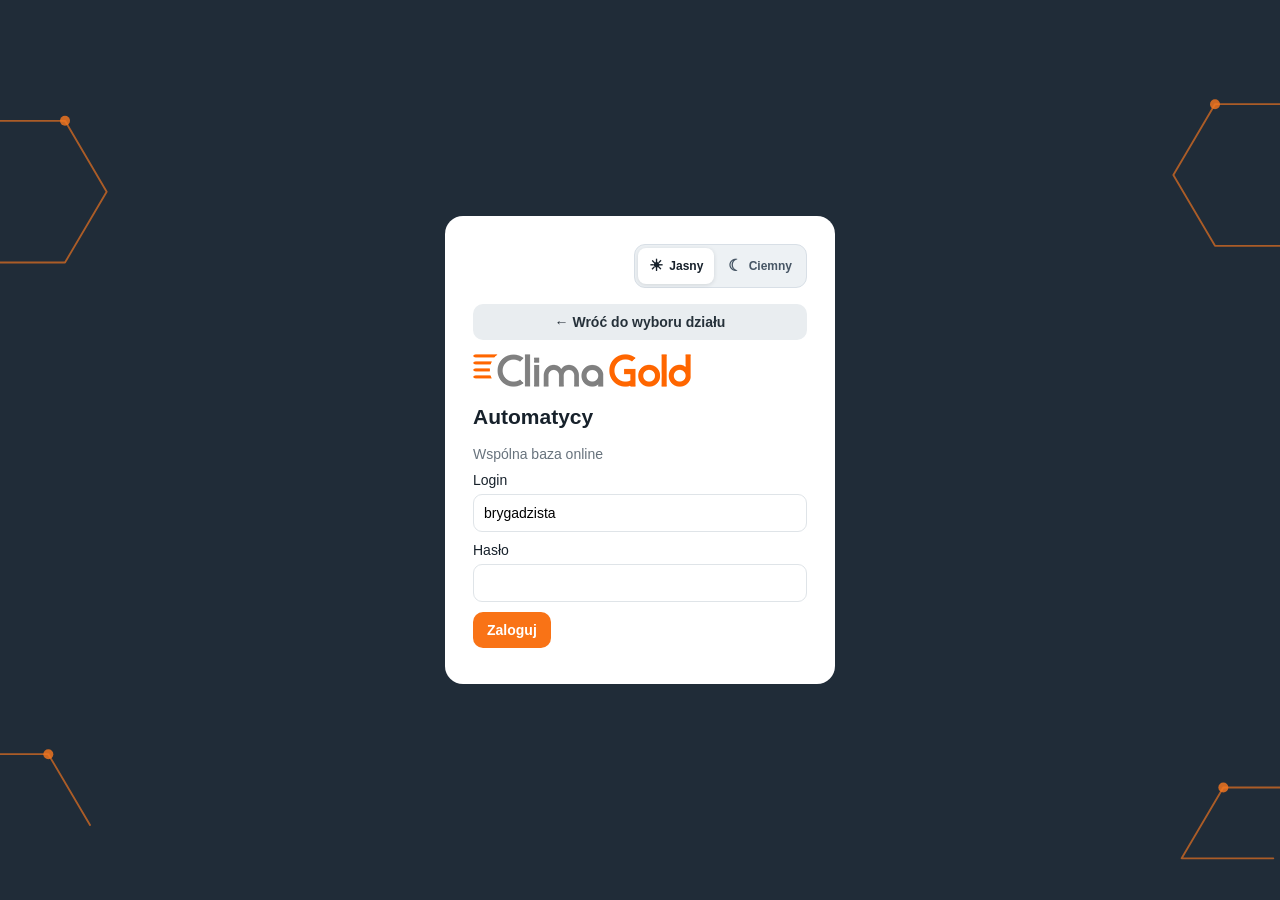
==== commit dba2a5f5: "Add persistent light/dark theme switch across departments and login" ====
--- a/automatycy.html
+++ b/automatycy.html
@@ -1320,6 +1320,8 @@
 .online .btn.secondary{background:#f5f7f8;color:#26313a}
 @media(max-width:800px){body{background-attachment:scroll}.side{background-size:100% 100%}.side .climagold-logo{width:min(100%,194px)}}
 </style>
+<link rel="stylesheet" href="./climagold-theme.css?v=20261103">
+<script src="./climagold-theme.js?v=20261103"></script>
 </head><body>
 <div id="login" class="login"><div class="box"><button type="button" class="btn secondary" onclick="location.href='./index.html'" style="width:100%;margin:0 0 14px">← Wróć do wyboru działu</button><div class="brand"><img class="climagold-logo" src="./climagold-logo.svg" alt="ClimaGold"></div><h2>Automatycy</h2><div class="hint">Wspólna baza online</div><div class="field"><label>Login</label><input id="lu" value="brygadzista" autocomplete="username"></div><div class="field"><label>Hasło</label><input id="lp" type="password" autocomplete="current-password"></div><button class="btn" onclick="doLogin()">Zaloguj</button><div id="le" class="error"></div></div></div>
 <div id="app" class="app"><aside class="side"><div class="brand"><img class="climagold-logo" src="./climagold-logo.svg" alt="ClimaGold"></div><span class="hall">AUTOMATYCY</span><div class="nav">
--- a/climagold-theme.css
+++ b/climagold-theme.css
@@ -0,0 +1,72 @@
+/* Local preference shared by all departments; light remains the default. */
+.cg-top-actions{display:flex;align-items:center;justify-content:flex-end;gap:10px;flex-wrap:wrap}
+.cg-theme-entry{display:flex;justify-content:flex-end;margin:0 0 16px}
+.cg-theme-switch{display:inline-flex;align-items:center;gap:3px;padding:3px;border:1px solid #d8dfe6;border-radius:11px;background:#edf1f4;flex-shrink:0}
+.cg-theme-switch button{appearance:none;border:0;border-radius:8px;background:transparent;color:#475665;font:700 12px Arial,sans-serif;min-height:36px;padding:8px 11px;cursor:pointer;white-space:nowrap}
+.cg-theme-switch button span{font-size:16px;vertical-align:-1px;margin-right:3px}
+.cg-theme-switch button[aria-pressed="true"]{background:#fff;color:#17212b;box-shadow:0 1px 4px #17212b20}
+.cg-theme-switch button:focus-visible{outline:2px solid #e58a1f;outline-offset:2px}
+@media(max-width:560px){.top{flex-wrap:wrap;gap:10px}.cg-top-actions{gap:7px}.cg-theme-switch button{min-height:38px;padding:8px 9px}}
+@media screen{
+html[data-theme="dark"]{color-scheme:dark;--bg:#141c25;--softbg:#141c25;--card:#1d2834;--ink:#edf2f7;--text:#edf2f7;--muted:#b1bfcc;--line:#3a4959;--light:#2e3d4c;--icon:#c0cddb}
+html[data-theme="dark"] body{background-color:var(--bg);color:var(--ink)}
+html[data-theme="dark"] :is(.top,.card,.tablewrap,.dialog,.assignment-warning-box,.login .box,main.box,.dash-panel,.dash-kpi-card,.today-system-card,.settingsmenubtn,.statstab,.breakaccordion,.participation,.pauserow,.breakrow){background:var(--card);color:var(--ink);border-color:var(--line)}
+html[data-theme="dark"] :is(.empblock,.daybox,.pausebox,.breaksystem,.assignment-result-card,.dash-row.head,.breakaccordion>summary,.settingsicon,.statstabicon,.dash-entry-switch,.charttrack){background:#24313f;color:var(--ink);border-color:var(--line)}
+html[data-theme="dark"] :is(input:not([type="checkbox"]):not([type="radio"]):not([type="button"]):not([type="submit"]),select,textarea){background-color:#15212d!important;color:var(--ink)!important;border-color:#4c6073!important;caret-color:var(--ink)}
+html[data-theme="dark"] option{background:#15212d;color:var(--ink)}
+html[data-theme="dark"] input::placeholder,html[data-theme="dark"] textarea::placeholder{color:#a9b7c5;opacity:1}
+html[data-theme="dark"] input[type="checkbox"],html[data-theme="dark"] input[type="radio"]{accent-color:#f97316}
+html[data-theme="dark"] :is(th,#entries table th.actioncol){background:#273544;color:#e6edf4;border-color:var(--line)}
+html[data-theme="dark"] #entries table td.actioncol{background:var(--card)}
+html[data-theme="dark"] :is(td,.dash-row,.dash-panel-head,.rank,.dayrow,.statrankrow){border-color:var(--line)}
+html[data-theme="dark"] .dash-row:not(.head):hover{background:#293a4a}
+html[data-theme="dark"] :is(.btn.secondary,.dash-open,.dash-entry-toggle.active,.tag){background:#344657;color:#f0f4f8}
+html[data-theme="dark"] .btn.danger{background:#542c35;color:#ffd5dc}
+html[data-theme="dark"] :is(.hint,.muted,.dash-kpi-label,.dash-cell small,.dash-empty,.dash-eyebrow,.dash-entry-toggle,.assignment-result-card small){color:var(--muted)}
+html[data-theme="dark"] :is(.dash-link,.dash-kpi-copy small){color:#a9ceff}
+html[data-theme="dark"] .error{color:#ffb4bb}
+html[data-theme="dark"] .quickwork .qicon{color:inherit}
+html[data-theme="dark"] .side{background:#19232e}
+html[data-theme="dark"] .side .hall{background:#344657;color:#edf2f7}
+html[data-theme="dark"] .online{color:#edf2f7}
+html[data-theme="dark"] .online b{color:#98dfa6}
+html[data-theme="dark"] .online #onlineTime{color:#e4e9ed}
+html[data-theme="dark"] :is(.saturdayrow,.centralpausebox,.breakgroupnote,.groupbadge,.breakgroupbox,#sectionField,.breakaccordion[open]>summary,.today-system-card.missing){background:#3b3022;color:#ffe0a8;border-color:#836438}
+html[data-theme="dark"] :is(#sectionField label,.breakgrouphead,.breakdash,.today-system-card.missing .today-system-status){color:#ffe0a8}
+html[data-theme="dark"] :is(.breakclockicon,.breakrowclock,.statkpiicon,.statrankplace,.combinedscore,.sectiontag){background:#51391f;color:#ffdfa7;border-color:#967040}
+html[data-theme="dark"] :is(.addbreakbtn,.centralpause-stop){background:#51391f!important;color:#ffe0a8!important;border-color:#967040!important}
+html[data-theme="dark"] .centralpause-resume{background:#344657!important;color:#edf2f7!important;border-color:#536b80!important}
+html[data-theme="dark"] .today-system-card.set{border-color:#4d8565}
+html[data-theme="dark"] .today-system-card.set .today-system-status{color:#9ee1b3}
+html[data-theme="dark"] .qtytimebest{background:#233f33;color:#a6e6b8}
+html[data-theme="dark"] .statcategoryhero{background:linear-gradient(135deg,#342e27,#1d2834);border-color:#705637}
+html[data-theme="dark"] .statcategoryeyebrow{color:#ffbc77}
+html[data-theme="dark"] .statillustration :is(rect,circle){fill:#4f3821;stroke:#f0a35b}
+html[data-theme="dark"] .statillustration path{stroke:#f0a35b}
+html[data-theme="dark"] .settingsmenubtn.active,html[data-theme="dark"] .statstab.active{background:#493322!important;color:var(--ink)!important;border-color:#df8a3e!important}
+html[data-theme="dark"] .statstab.active small{color:#d8c7b6!important}
+html[data-theme="dark"] #settings .listrow{background:#24313f;border-color:var(--line)}
+html[data-theme="dark"] #entries .entry-toolbar{background:var(--card);border-color:var(--line)}
+html[data-theme="dark"] #entries .entry-actions{border-color:var(--line)}
+html[data-theme="dark"] #entries :is(.entry-actions,.entry-filters)::before{color:var(--muted)}
+html[data-theme="dark"] #entries .entryfilter{background:#2b3b4b;color:#e2eaf1;border-color:#465b70}
+html[data-theme="dark"] #entries .entryfilter.active{background:#503623;color:#ffd6ac;border-color:#b17b47}
+html[data-theme="dark"] .qtysort{background:#344657!important;color:#edf2f7!important;border-color:var(--line)!important}
+html[data-theme="dark"] .qtysort.active{background:#9b4a0c!important;color:#fff!important;border-color:#e58a1f!important}
+html[data-theme="dark"] #ratings tbody tr:first-child td{background:#423721}
+html[data-theme="dark"] .entryactions{background:var(--card);border-color:var(--line)}
+html[data-theme="dark"] .mark-yellow,html[data-theme="dark"] #entries tr.mark-yellow td.actioncol{background:#49401f;color:#fff0bc}
+html[data-theme="dark"] .mark-green,html[data-theme="dark"] #entries tr.mark-green td.actioncol{background:#244333;color:#d4f5dc}
+html[data-theme="dark"] .mark-blue,html[data-theme="dark"] #entries tr.mark-blue td.actioncol{background:#233d59;color:#d7eaff}
+html[data-theme="dark"] .mark-red,html[data-theme="dark"] #entries tr.mark-red td.actioncol{background:#502b35;color:#ffdae1}
+html[data-theme="dark"] .mark-orange,html[data-theme="dark"] #entries tr.mark-orange td.actioncol{background:#503822;color:#ffe2be}
+html[data-theme="dark"] .mark-purple,html[data-theme="dark"] #entries tr.mark-purple td.actioncol{background:#403150;color:#edddff}
+html[data-theme="dark"] .cg-theme-switch{background:#14202c;border-color:#4b6074}
+html[data-theme="dark"] .cg-theme-switch button{color:#b8c7d5}
+html[data-theme="dark"] .cg-theme-switch button[aria-pressed="true"]{background:#3a4d60;color:#fff;box-shadow:0 1px 4px #0003}
+html[data-theme="dark"] :is(.tile.e,.tile.a){background:#573d20;color:#ffe6bf}
+html[data-theme="dark"] .tile.m{background:#344657;color:#edf2f7}
+html[data-theme="dark"] .tile .icon{color:inherit}
+@media(max-width:800px){html[data-theme="dark"] .nav{background:#1d2834;border-color:var(--line)}html[data-theme="dark"] .nav button{color:#d4dfe8}html[data-theme="dark"] .nav button.active{background:#503623;color:#ffd2a5}}
+}
+@media print{.cg-theme-switch{display:none!important}}
